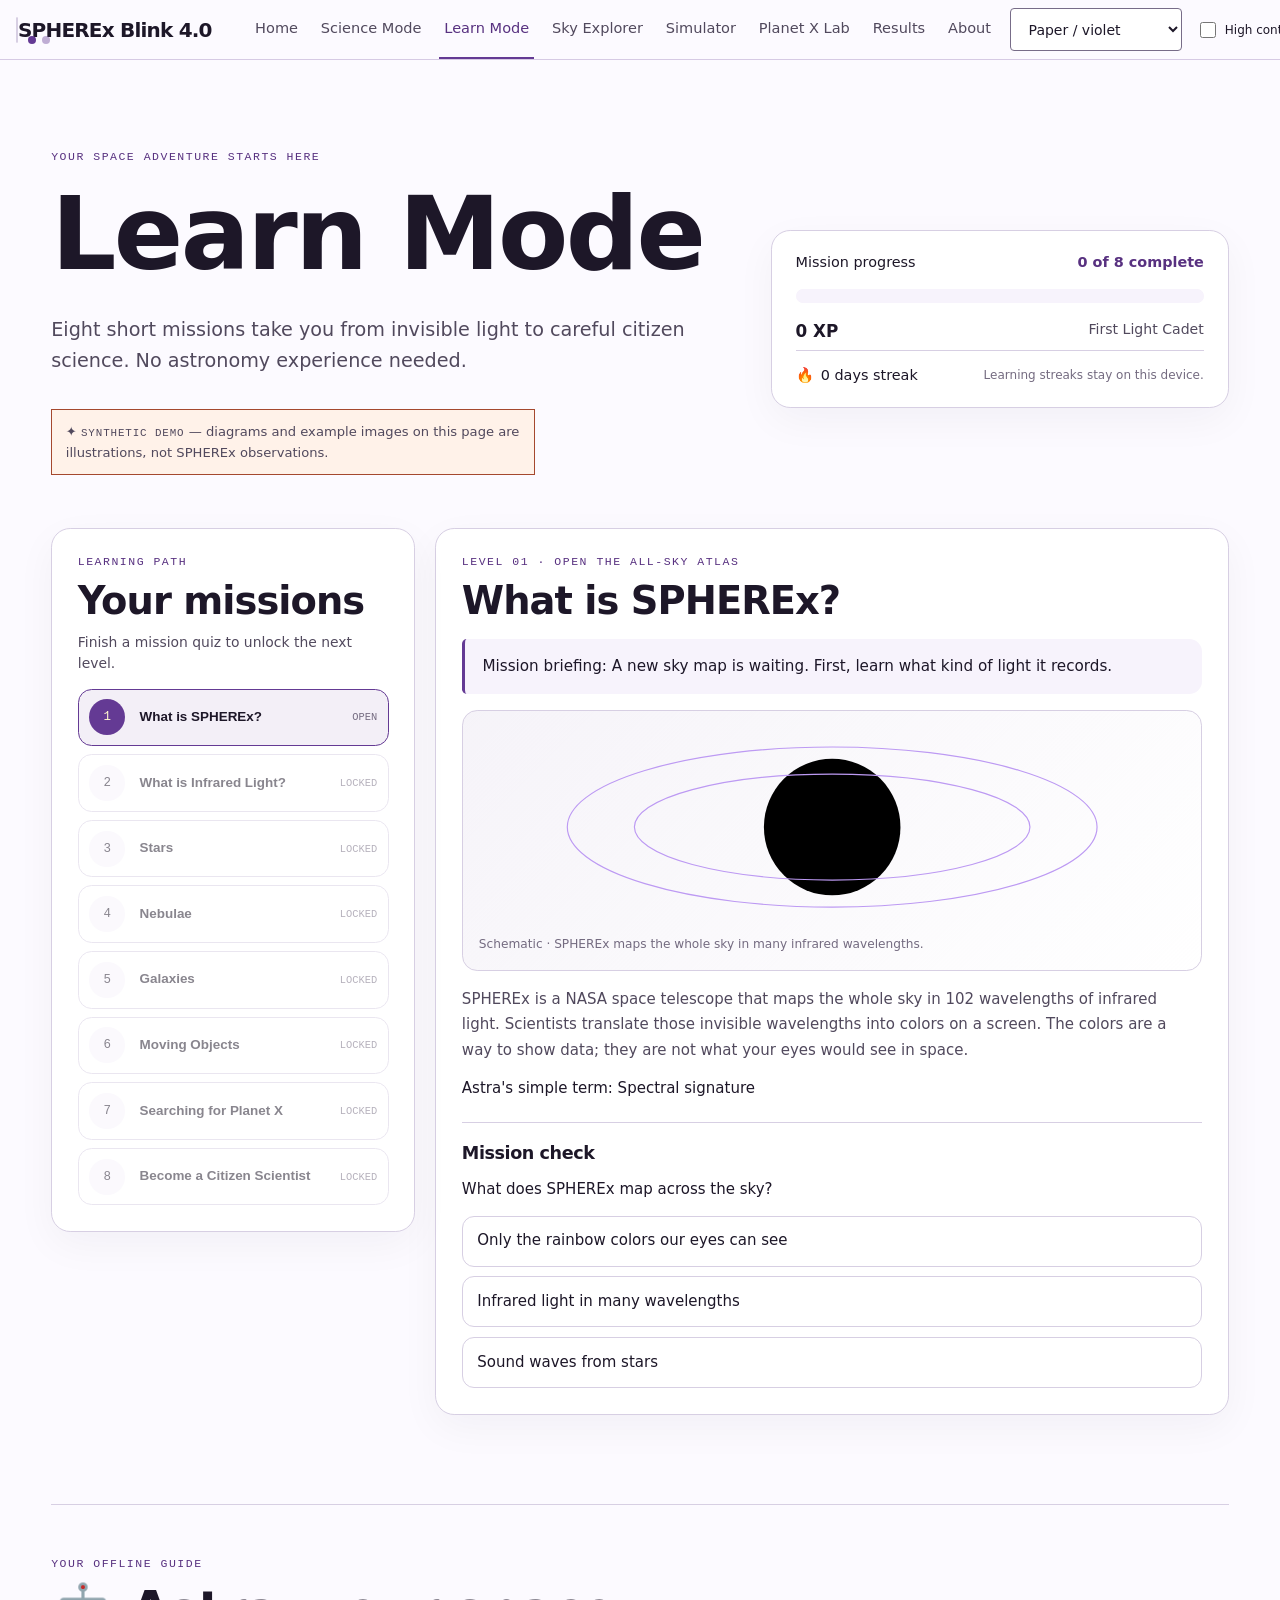
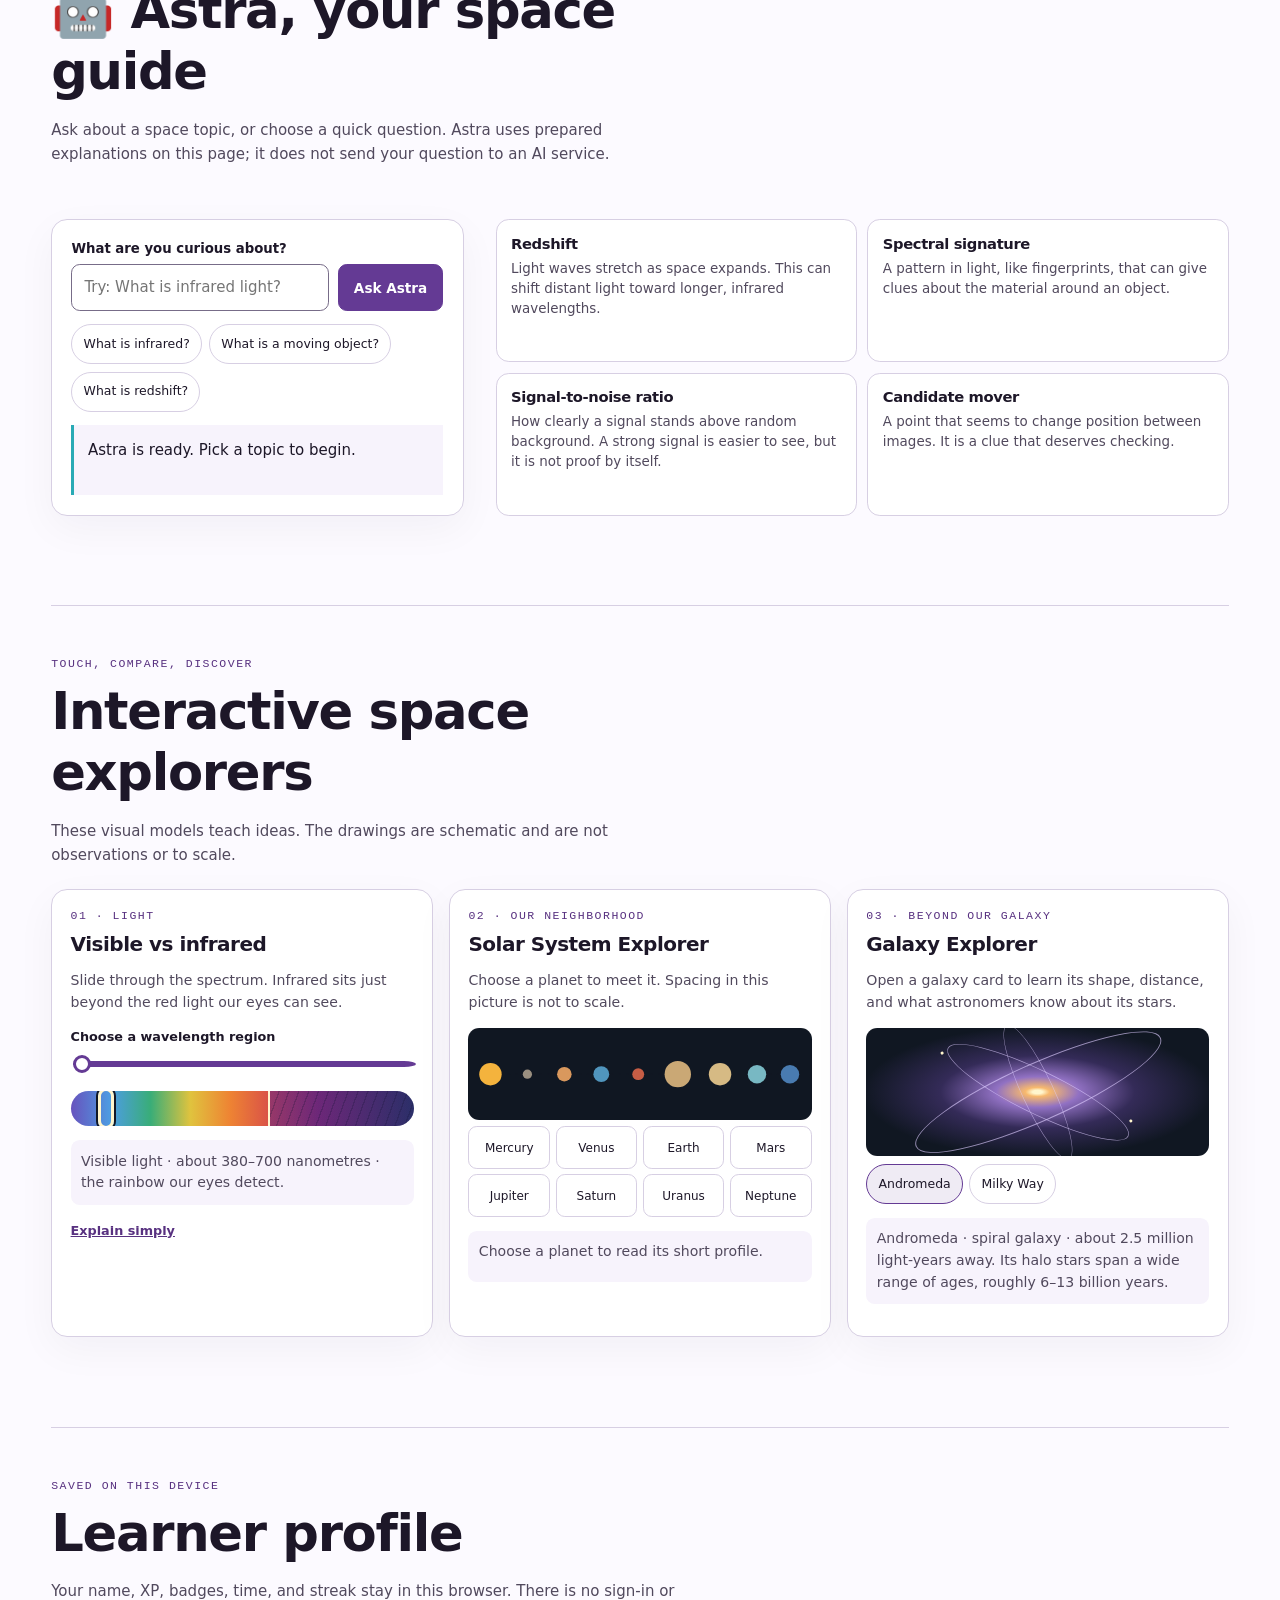
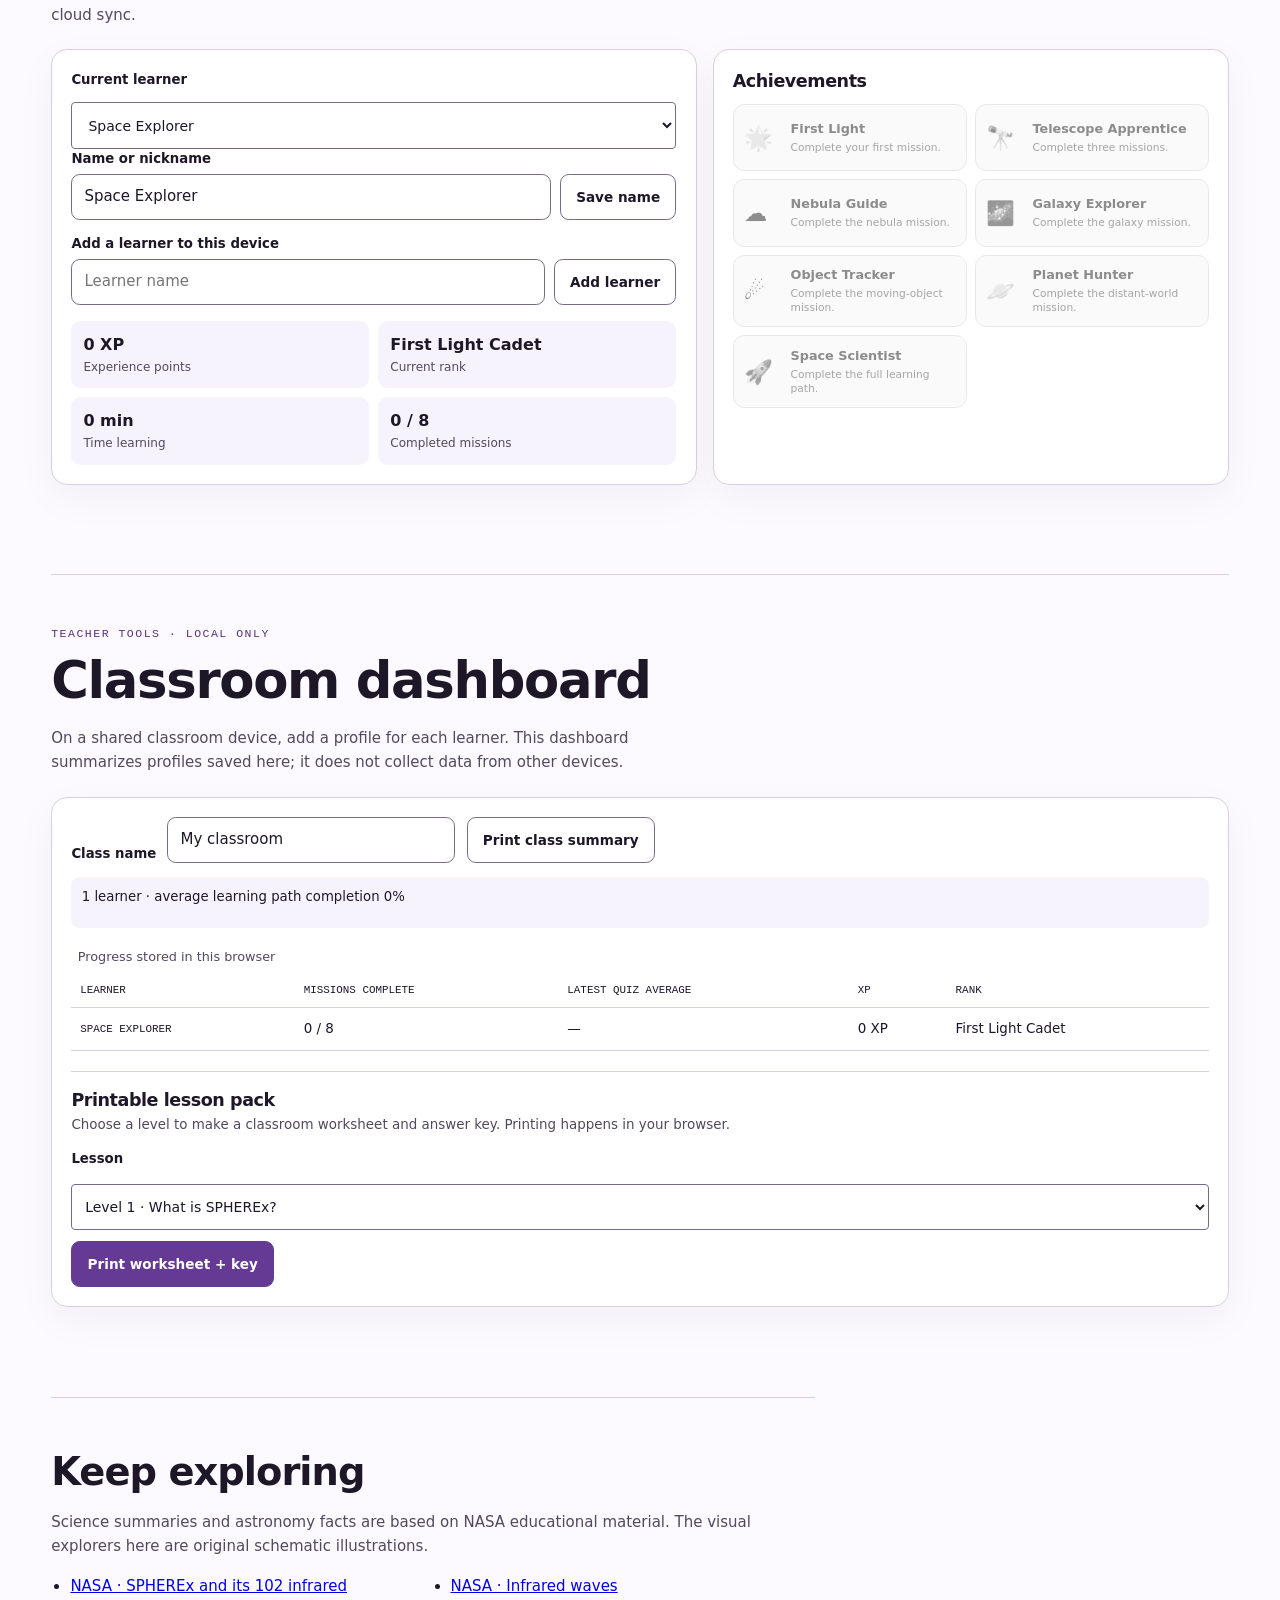
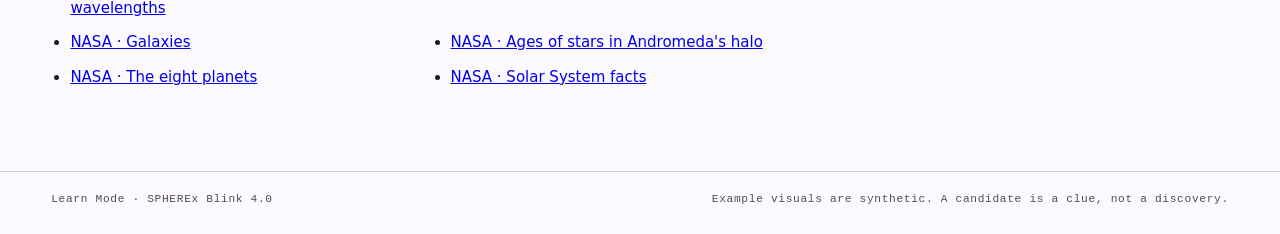
==== frontend/learn.html @ a58c1ca0 "Align Blink 4.0 Science mode with Blink 3.0" ====
<!doctype html>
<html lang="en" data-theme="nebula">
<head>
  <meta charset="utf-8"><meta name="viewport" content="width=device-width,initial-scale=1"><meta name="theme-color" content="#FCFAFF">
  <title>Learn Mode · SPHEREx Blink 4.0</title>
  <script>try{var t=new URLSearchParams(location.search).get("theme")||localStorage.getItem("spherex-blink-theme");if(/^(midnight|nebula|deep-space|observatory|light|classic)$/.test(t))document.documentElement.dataset.theme=t}catch(e){}</script>
  <link rel="stylesheet" href="css/styles.css?v=23"><link rel="stylesheet" href="css/instrument.css"><link rel="stylesheet" href="css/overview.css?v=2"><link rel="stylesheet" href="css/learn.css?v=1">
</head>
<body class="learn-page">
  <a class="skip-link" href="#learn-main">Skip to your missions</a>
  <header class="site-header overview-header learn-header" id="top" data-page="learn">
    <a class="site-brand overview-brand" href="overview.html" aria-label="SPHEREx Blink home"><span class="brand-logo" aria-hidden="true"></span><span>SPHEREx Blink 4.0</span></a>
    <select id="theme-select" data-default-theme="nebula" aria-label="Colour theme"></select>
  </header>
  <main id="learn-main">
    <section class="learn-hero" aria-labelledby="learn-title">
      <div><p class="learn-kicker">Your space adventure starts here</p><h1 id="learn-title">Learn Mode</h1><p>Eight short missions take you from invisible light to careful citizen science. No astronomy experience needed.</p><p class="synthetic-notice"><span aria-hidden="true">✦</span> <strong>SYNTHETIC DEMO</strong> — diagrams and example images on this page are illustrations, not SPHEREx observations.</p></div>
      <aside class="learn-progress-card" aria-label="Your learning progress"><div class="progress-heading"><span>Mission progress</span><strong id="progress-label">0 of 8 complete</strong></div><progress id="mission-progress" max="100" value="0">0%</progress><p><strong id="xp-total">0 XP</strong><span id="rank-label">First Light Cadet</span></p><div class="streak-line"><span aria-hidden="true">🔥</span> <span id="streak-label">0 day streak</span><span class="streak-help">Learning streaks stay on this device.</span></div></aside>
    </section>

    <div class="learn-layout">
      <aside class="path-card" aria-labelledby="path-title"><p class="learn-kicker">Learning path</p><h2 id="path-title">Your missions</h2><p class="path-hint">Finish a mission quiz to unlock the next level.</p><ol id="learning-path" class="learning-path" aria-label="Eight learning levels"></ol></aside>
      <section id="lesson-panel" class="lesson-panel" aria-labelledby="lesson-title" aria-live="polite" aria-atomic="false"><p>Loading your first mission…</p></section>
    </div>

    <section class="learn-section astra-section" aria-labelledby="astra-title">
      <div class="section-heading"><p class="learn-kicker">Your offline guide</p><h2 id="astra-title">🤖 Astra, your space guide</h2><p>Ask about a space topic, or choose a quick question. Astra uses prepared explanations on this page; it does not send your question to an AI service.</p></div>
      <div class="astra-card"><form id="astra-form"><label for="astra-question">What are you curious about?</label><div class="astra-input-row"><input id="astra-question" maxlength="180" placeholder="Try: What is infrared light?" autocomplete="off"><button class="learn-button learn-button-primary" type="submit">Ask Astra</button></div></form><div class="astra-quick" aria-label="Ask a suggested question"><button type="button" data-ask="What is infrared light?">What is infrared?</button><button type="button" data-ask="What is a candidate mover?">What is a moving object?</button><button type="button" data-ask="What is redshift?">What is redshift?</button></div><p id="astra-answer" class="astra-answer" role="status" aria-live="polite">Astra is ready. Pick a topic to begin.</p></div>
      <div class="glossary-grid" aria-label="Simple science explanations"><article><h3>Redshift</h3><p>Light waves stretch as space expands. This can shift distant light toward longer, infrared wavelengths.</p></article><article><h3>Spectral signature</h3><p>A pattern in light, like fingerprints, that can give clues about the material around an object.</p></article><article><h3>Signal-to-noise ratio</h3><p>How clearly a signal stands above random background. A strong signal is easier to see, but it is not proof by itself.</p></article><article><h3>Candidate mover</h3><p>A point that seems to change position between images. It is a clue that deserves checking.</p></article></div>
    </section>

    <section class="learn-section explorer-section" aria-labelledby="explorer-title"><div class="section-heading"><p class="learn-kicker">Touch, compare, discover</p><h2 id="explorer-title">Interactive space explorers</h2><p>These visual models teach ideas. The drawings are schematic and are not observations or to scale.</p></div>
      <div class="explorer-grid">
        <article class="explorer-card" id="infrared-explorer"><p class="explorer-number">01 · Light</p><h3>Visible vs infrared</h3><p>Slide through the spectrum. Infrared sits just beyond the red light our eyes can see.</p><label for="spectrum-slider">Choose a wavelength region</label><input id="spectrum-slider" type="range" min="0" max="2" step="1" value="0"><div class="spectrum-visual" aria-hidden="true"><span class="spectrum-visible"></span><span class="spectrum-infrared"></span><span class="spectrum-marker" id="spectrum-marker"></span></div><p class="explorer-readout" id="spectrum-readout" aria-live="polite">Visible light · about 380–700 nanometres · the rainbow our eyes detect.</p><button class="text-button" type="button" data-explain="infrared">Explain simply</button></article>
        <article class="explorer-card" id="solar-system-explorer"><p class="explorer-number">02 · Our neighborhood</p><h3>Solar System Explorer</h3><p>Choose a planet to meet it. Spacing in this picture is not to scale.</p><svg class="orbit-art" viewBox="0 0 520 140" role="img" aria-label="Schematic row of the eight planets, not to scale"><path d="M24 70H496" stroke="currentColor" stroke-opacity=".25" stroke-dasharray="4 8"/><circle cx="34" cy="70" r="17" fill="var(--learn-sun)"/><circle cx="90" cy="70" r="7" fill="var(--learn-mercury)"/><circle cx="146" cy="70" r="11" fill="var(--learn-venus)"/><circle cx="202" cy="70" r="12" fill="var(--learn-earth)"/><circle cx="258" cy="70" r="9" fill="var(--learn-mars)"/><circle cx="318" cy="70" r="20" fill="var(--learn-jupiter)"/><circle cx="382" cy="70" r="17" fill="var(--learn-saturn)"/><circle cx="438" cy="70" r="14" fill="var(--learn-uranus)"/><circle cx="488" cy="70" r="14" fill="var(--learn-neptune)"/></svg><div id="planet-picker" class="planet-picker" role="group" aria-label="Choose a planet"></div><p class="explorer-readout" id="planet-readout" aria-live="polite">Choose a planet to read its short profile.</p></article>
        <article class="explorer-card" id="galaxy-explorer"><p class="explorer-number">03 · Beyond our galaxy</p><h3>Galaxy Explorer</h3><p>Open a galaxy card to learn its shape, distance, and what astronomers know about its stars.</p><div class="galaxy-art" aria-hidden="true"><span></span><span></span><span></span></div><div class="galaxy-picker" role="group" aria-label="Choose a galaxy"><button type="button" data-galaxy="andromeda" aria-pressed="true">Andromeda</button><button type="button" data-galaxy="milky-way" aria-pressed="false">Milky Way</button></div><p class="explorer-readout" id="galaxy-readout" aria-live="polite">Andromeda · spiral galaxy · about 2.5 million light-years away. Its halo stars span a wide range of ages, roughly 6–13 billion years.</p></article>
      </div>
    </section>

    <section class="learn-section profile-section" id="learner-profile" aria-labelledby="profile-title"><div class="section-heading"><p class="learn-kicker">Saved on this device</p><h2 id="profile-title">Learner profile</h2><p>Your name, XP, badges, time, and streak stay in this browser. There is no sign-in or cloud sync.</p></div><div class="profile-layout"><div class="profile-card"><label for="profile-select">Current learner</label><select id="profile-select" aria-label="Choose a learner profile"></select><form id="profile-form"><label for="profile-name">Name or nickname</label><div class="astra-input-row"><input id="profile-name" maxlength="40" required><button class="learn-button" type="submit">Save name</button></div></form><form id="add-learner-form"><label for="new-learner-name">Add a learner to this device</label><div class="astra-input-row"><input id="new-learner-name" maxlength="40" placeholder="Learner name"><button class="learn-button" type="submit">Add learner</button></div></form><div class="profile-stats"><p><strong id="profile-xp">0 XP</strong><span>Experience points</span></p><p><strong id="profile-rank">First Light Cadet</strong><span>Current rank</span></p><p><strong id="profile-time">0 min</strong><span>Time learning</span></p><p><strong id="profile-completed">0 / 8</strong><span>Completed missions</span></p></div></div><div class="badge-panel"><h3>Achievements</h3><ul id="badge-list" class="badge-list"></ul></div></div></section>

    <section class="learn-section classroom-section" aria-labelledby="classroom-title"><div class="section-heading"><p class="learn-kicker">Teacher tools · local only</p><h2 id="classroom-title">Classroom dashboard</h2><p>On a shared classroom device, add a profile for each learner. This dashboard summarizes profiles saved here; it does not collect data from other devices.</p></div><div class="classroom-dashboard"><div class="classroom-toolbar"><label for="classroom-name">Class name</label><input id="classroom-name" maxlength="60" value="My classroom"><button type="button" id="print-class-report" class="learn-button">Print class summary</button></div><p id="class-progress" class="explorer-readout" aria-live="polite"></p><div class="table-scroll"><table><caption>Progress stored in this browser</caption><thead><tr><th scope="col">Learner</th><th scope="col">Missions complete</th><th scope="col">Latest quiz average</th><th scope="col">XP</th><th scope="col">Rank</th></tr></thead><tbody id="classroom-rows"></tbody></table></div><div class="worksheet-tools"><div><h3>Printable lesson pack</h3><p>Choose a level to make a classroom worksheet and answer key. Printing happens in your browser.</p></div><label for="worksheet-level">Lesson</label><select id="worksheet-level"></select><button type="button" id="print-worksheet" class="learn-button learn-button-primary">Print worksheet + key</button></div><div id="printable-content" class="printable-content" aria-live="polite"></div></div></section>

    <section class="learn-section source-section" aria-labelledby="sources-title"><h2 id="sources-title">Keep exploring</h2><p>Science summaries and astronomy facts are based on NASA educational material. The visual explorers here are original schematic illustrations.</p><ul><li><a href="https://science.nasa.gov/open-science/spherex-universe-map/" target="_blank" rel="noopener">NASA · SPHEREx and its 102 infrared wavelengths</a></li><li><a href="https://science.nasa.gov/ems/07_infraredwaves/" target="_blank" rel="noopener">NASA · Infrared waves</a></li><li><a href="https://science.nasa.gov/universe/galaxies/" target="_blank" rel="noopener">NASA · Galaxies</a></li><li><a href="https://science.nasa.gov/missions/hubble/young-and-old-stars-found-in-andromedas-halo/" target="_blank" rel="noopener">NASA · Ages of stars in Andromeda's halo</a></li><li><a href="https://science.nasa.gov/solar-system/planets/" target="_blank" rel="noopener">NASA · The eight planets</a></li><li><a href="https://science.nasa.gov/solar-system/solar-system-facts/" target="_blank" rel="noopener">NASA · Solar System facts</a></li></ul></section>
  </main>
  <footer class="learn-footer"><span>Learn Mode · SPHEREx Blink 4.0</span><span>Example visuals are synthetic. A candidate is a clue, not a discovery.</span></footer>
  <script type="module" src="js/siteHeader.js"></script>
  <script type="module" src="js/learnPage.js"></script>
  <script type="module" src="js/features/highContrast.js"></script>
</body>
</html>
---- frontend/css/styles.css ----
/* =========================================================
   SPHEREx Blink – styles
   Structure:
   1. Design tokens (CSS variables)   4. Panels & form
   2. Base / reset                    5. Player
   3. Header, layout, footer          6. Utilities, responsive, motion
   ========================================================= */

/* ---------- 1. Design tokens ---------- */
/* Semantic tokens: components use these names only, never a colour. The block below is the CLASSIC theme (the original teal and
   orange look); [data-theme="..."] blocks after it override the same names. js/features/theme.js sets data-theme on <html>.
   Tokens ending in -rgb are space-separated channels, for rgb(var(--x-rgb) / alpha). scratch/test_theme.mjs checks the contrast of
   every text/surface pair of every theme (WCAG 2.x, 4.5:1 for text). */
:root {
  color-scheme: light;
  --bg: #FCFAF5; --bg-2: #F2EEE5; --surface: #FFFFFF; --raised: #F6F0E8; --field: #FFFFFF;
  --border: #D8D0C3; --control-border: #75706A;
  --text: #1A1917; --text-muted: #514C46; --text-faint: #736D65;
  --accent: #A5482E; --accent-hi: #933A25; --accent-text: #933A25; --accent-rgb: 165 72 46;
  --accent-2: #514C46; --alt-rgb: 81 76 70; --rust: #8E583C; --on-accent: #FFFFFF;
  --warn: #7C4D00; --warn-rgb: 124 77 0; --danger: #A52323; --success: #28633B;
  --bg-rgb: 252 250 245; --surface-rgb: 255 255 255; --text-rgb: 26 25 23;
  --panel-alpha: .86;                        /* panels let a little of the nebula through */
  --veil-top:    .30;                        /* how strongly the page colour covers the nebula picture, top and bottom */
  --veil-bottom: .78;
  --chart-bg:     #0F2027;                   /* the Plotly palette in measure.js was validated against this surface */

  /* Learn mode diagrams use a stable, color-blind-conscious palette across page themes. */
  --learn-night: #111827; --learn-star: #FFF6CD; --learn-mover: #FF9B55;
  --learn-sun: #F4B33D; --learn-mercury: #9A8F80; --learn-venus: #D9985D;
  --learn-earth: #5095BD; --learn-mars: #C65D45; --learn-jupiter: #CAA875;
  --learn-saturn: #D6BA84; --learn-uranus: #78B8C3; --learn-neptune: #497BB0;
  --learn-galaxy: #6753BE; --learn-nebula: #A23B6D; --learn-nebula-warm: #EE8333;
  --learn-success: #20653C; --learn-success-border: #2E7D4B; --learn-success-text: #17482B;
  --learn-success-surface: #EAF5ED; --learn-retry: #A96A24; --learn-retry-text: #573616;
  --learn-retry-surface: #FFF4E5; --learn-notice-border: #A5482E;
  --learn-notice-surface: #FFF2E9; --learn-notice-text: #49291D;
  --learn-teal: #29AAB5; --learn-check: #70D8A2; --learn-check-line: #D9D1ED;
  --learn-spectrum-violet: #6753BE; --learn-spectrum-blue: #4D9DE2;
  --learn-spectrum-green: #39AD78; --learn-spectrum-yellow: #E0C33E;
  --learn-spectrum-orange: #EE8333; --learn-spectrum-red: #D95148;
  --learn-spectrum-deep-violet: #74297E; --learn-spectrum-indigo: #2D316D;
  --learn-galaxy-glow: #F7B96E; --learn-galaxy-arm: #9171C3; --learn-galaxy-dust: #342B58;
  --learn-orbit-night: #101722; --learn-orbit-line: #DCC8FF;
  --learn-orbit-line-rgb: 221 204 255; --learn-outline: #BD9AF3;
  --learn-midnight-notice: #2B2019; --learn-midnight-notice-border: #FF9C6B; --learn-midnight-notice-text: #FFE6D8;
  --learn-midnight-success: #173423; --learn-midnight-success-text: #C9F1D3;
  --learn-midnight-retry: #352817; --learn-midnight-retry-text: #FFE2B0;

  --radius:      16px;
  --radius-sm:   10px;
  --shadow:      0 20px 50px -20px rgb(0 0 0 / .7);
  --display:     "Georgia", "Times New Roman", serif;
  --font-body:   "Inter", system-ui, sans-serif;
  --font-head:   "Georgia", "Times New Roman", serif;
  --font-mono:   "JetBrains Mono", ui-monospace, "SF Mono", Menlo, Consolas, monospace;
  --ease:        cubic-bezier(.2, .8, .2, 1);
}

/* NEBULA (default since 10 Nov 2026): indigo-black ground, orchid / magenta accent, cyan secondary. Also the palette of the dark "islands" (the photo banner, the
   image stage, the charts) inside the light theme: they stay dark so that the images and the validated chart colours keep their ground. */
[data-theme="nebula"] {
  color-scheme: light;
  --bg: #FCFAFF; --bg-2: #F4F0FA; --surface: #FFFFFF; --raised: #F7F3FC; --field: #FFFFFF;
  --border: #D7CFE3; --control-border: #776C88; --text: #1D1728; --text-muted: #51495D; --text-faint: #746B80;
  --accent: #643A94; --accent-hi: #583180; --accent-text: #583180; --accent-rgb: 100 58 148; --accent-2: #51495D; --alt-rgb: 81 73 93; --rust: #7650A1; --on-accent: #FFFFFF;
  --warn: #734B00; --warn-rgb: 115 75 0; --danger: #A3214D; --success: #246442; --bg-rgb: 252 250 255; --surface-rgb: 255 255 255; --text-rgb: 29 23 40;
  --panel-alpha: 1; --veil-top: 1; --veil-bottom: 1; --display: "Instrument Serif", Georgia, serif; --font-head: "Instrument Serif", Georgia, serif;
  --font-mono: "JetBrains Mono", ui-monospace, "SF Mono", Menlo, Consolas, monospace;
}
/* The generated photo is orange and teal; in this theme it is tinted violet so that it belongs to the palette (the veil on top of it is near black, so the filter does not show there) */
[data-theme="nebula"] .hero::after, [data-theme="nebula"] body::before, [data-theme="light"] .hero::after { filter: grayscale(1) sepia(1) hue-rotate(238deg) saturate(2.4) brightness(.95); }
[data-theme="nebula"] .sky-bg { opacity: .9; }

/* DEEP SPACE: blue-black ground, blue / violet / cyan accents (the former default) */
[data-theme="deep-space"] {
  color-scheme: light; --bg: #F8FBFE; --bg-2: #EEF4F9; --surface: #FFFFFF; --raised: #F1F6FA; --field: #FFFFFF;
  --border: #CBD8E4; --control-border: #687B8D; --text: #152434; --text-muted: #485B6D; --text-faint: #6D8091;
  --accent: #1C6096; --accent-hi: #15547F; --accent-text: #15547F; --accent-rgb: 28 96 150; --accent-2: #485B6D; --alt-rgb: 72 91 109; --rust: #3578AB; --on-accent: #FFFFFF;
  --warn: #765000; --warn-rgb: 118 80 0; --danger: #A72C36; --success: #216442; --bg-rgb: 248 251 254; --surface-rgb: 255 255 255; --text-rgb: 21 36 52;
  --panel-alpha: 1; --veil-top: 1; --veil-bottom: 1; --display: "Instrument Serif", Georgia, serif; --font-head: "Instrument Serif", Georgia, serif;
  --font-mono: "JetBrains Mono", ui-monospace, "SF Mono", Menlo, Consolas, monospace;
}

/* OBSERVATORY: softer slate ground */
[data-theme="observatory"] {
  color-scheme: light; --bg: #F8FBF9; --bg-2: #EEF4F0; --surface: #FFFFFF; --raised: #F0F6F2; --field: #FFFFFF;
  --border: #CADAD1; --control-border: #677B70; --text: #15261E; --text-muted: #496056; --text-faint: #6E8378;
  --accent: #216B5A; --accent-hi: #185746; --accent-text: #185746; --accent-rgb: 33 107 90; --accent-2: #496056; --alt-rgb: 73 96 86; --rust: #477F72; --on-accent: #FFFFFF;
  --warn: #755000; --warn-rgb: 117 80 0; --danger: #A52A32; --success: #1F6542; --bg-rgb: 248 251 249; --surface-rgb: 255 255 255; --text-rgb: 21 38 30;
  --panel-alpha: 1; --veil-top: 1; --veil-bottom: 1; --display: "Instrument Serif", Georgia, serif; --font-head: "Instrument Serif", Georgia, serif;
  --font-mono: "JetBrains Mono", ui-monospace, "SF Mono", Menlo, Consolas, monospace;
}

/* LIGHT RESEARCH: white panels on a pale ground; images, banner and charts stay dark */
[data-theme="light"] {
  color-scheme: light;
  --bg: #FBFBF9; --bg-2: #F4F4EF; --surface: #FFFFFF; --raised: #F4F4EF; --field: #FFFFFF;
  --border: #D4D5D0; --control-border: #6F7586; --text: #121316; --text-muted: #525866; --text-faint: #6B7280;
  --accent: #C42A37; --accent-hi: #AD202D; --accent-text: #AD202D; --accent-rgb: 196 42 55; --accent-2: #525866; --alt-rgb: 82 88 102; --rust: #8B4550; --on-accent: #FFFFFF;
  --warn: #7A4C00; --warn-rgb: 122 76 0; --danger: #B3261E; --success: #1D6B38; --bg-rgb: 251 251 249; --surface-rgb: 255 255 255; --text-rgb: 18 19 22;
  --panel-alpha: 1; --veil-top: 1; --veil-bottom: 1; --shadow: none; --display: "Instrument Serif", Georgia, serif; --font-head: "Instrument Serif", Georgia, serif;
  --font-mono: "JetBrains Mono", ui-monospace, "SF Mono", Menlo, Consolas, monospace;
}
[data-theme="light"] .sky-bg { display: none; }                    /* white stars on a pale page would be invisible noise */

[data-theme="light"] :is(.hero, .stage, .chart) { color-scheme: dark; color: var(--text); }

/* MIDNIGHT: one intentionally dark alternative to the Paper palettes. */
[data-theme="midnight"] {
  color-scheme: dark;
  --bg: #111213; --bg-2: #171819; --surface: #151617; --raised: #252627; --field: #1c1d1e;
  --border: #424344; --control-border: #757575; --text: #f1f1ee; --text-muted: #c4c4bf; --text-faint: #aaa9a4;
  --accent: #efb24f; --accent-hi: #ffd18b; --accent-text: #f5c16f; --accent-rgb: 239 178 79; --accent-2: #d1cec8; --alt-rgb: 209 206 200; --rust: #D85C74; --on-accent: #20180b;
  --warn: #FFD17A; --warn-rgb: 255 209 122; --danger: #FF9AA7; --success: #76E0A9; --bg-rgb: 17 18 19; --surface-rgb: 21 22 23; --text-rgb: 241 241 238;
  --panel-alpha: 1; --veil-top: 1; --veil-bottom: 1; --shadow: none; --display: "Georgia", "Times New Roman", serif; --font-head: "Georgia", "Times New Roman", serif;
  --font-mono: "JetBrains Mono", ui-monospace, "SF Mono", Menlo, Consolas, monospace;
}

/* Optional high-contrast setting, shared by Science and Learn modes. */
html[data-contrast="high"] {
  color-scheme: dark;
  --bg: #000000; --bg-2: #000000; --surface: #000000; --raised: #111111; --field: #000000;
  --border: #FFFFFF; --control-border: #FFFFFF; --text: #FFFFFF; --text-muted: #FFFFFF; --text-faint: #FFFFFF;
  --accent: #FFFF00; --accent-hi: #FFFF00; --accent-text: #FFFF00; --accent-rgb: 255 255 0; --on-accent: #000000;
  --bg-rgb: 0 0 0; --surface-rgb: 0 0 0; --text-rgb: 255 255 255;
  --contrast-focus: #FFFF00;
}
html[data-contrast="high"] :focus-visible { outline: 4px solid var(--contrast-focus); outline-offset: 3px; }
html[data-contrast="high"] a { text-decoration: underline; text-underline-offset: .2em; }
.contrast-toggle { display: inline-flex; align-items: center; gap: .35rem; min-height: 2.5rem; color: var(--text); font: .75rem var(--font-body); white-space: nowrap; }
.contrast-toggle input { width: 1rem; height: 1rem; accent-color: var(--accent); }
@media (max-width: 900px) { header:has(.contrast-toggle) { flex-wrap: wrap; } }

/* ---------- 2. Base ---------- */
*, *::before, *::after { box-sizing: border-box; }

html, body { margin: 0; }

body {
  min-height: 100vh;
  font-family: var(--font-body);
  color: var(--text);
  background: radial-gradient(ellipse at 85% 0%, rgb(var(--accent-rgb) / .07) 0%, transparent 55%),
              var(--bg);
  line-height: 1.5;
}

h1, h2, h3 { font-family: var(--font-head); margin: 0; line-height: 1.2; }

.skip-link {
  position: absolute; left: .75rem; top: -4rem; z-index: 10; padding: .6rem 1rem;
  background: var(--accent); color: var(--on-accent); font-weight: 600; text-decoration: none; border-radius: 0 0 var(--radius-sm) var(--radius-sm);
}
.skip-link:focus { top: 0; }

/* Visible focus ring for keyboard users (accessibility) */
:focus-visible { outline: 2px solid var(--accent); outline-offset: 2px; }

kbd {
  font-family: var(--font-body);
  font-size: max(.8em, 12px);
  padding: .1em .45em;
  border: 1px solid var(--border);
  border-bottom-width: 2px;
  border-radius: 6px;
  background: var(--bg-2);
}

/* Decorative twinkling stars: many tiny radial gradients, slowly pulsing */
.sky-bg {
  position: fixed; inset: 0; z-index: -1; pointer-events: none;
  background-image:
    radial-gradient(1px 1px at 10% 20%, #fff8 50%, transparent 51%),
    radial-gradient(1px 1px at 30% 70%, #fff6 50%, transparent 51%),
    radial-gradient(1.5px 1.5px at 55% 30%, #fff9 50%, transparent 51%),
    radial-gradient(1px 1px at 75% 85%, #fff5 50%, transparent 51%),
    radial-gradient(1px 1px at 85% 15%, #fff7 50%, transparent 51%),
    radial-gradient(1.5px 1.5px at 45% 90%, #fff6 50%, transparent 51%),
    radial-gradient(1px 1px at 92% 55%, #fff5 50%, transparent 51%);
  background-size: 400px 400px;
  animation: twinkle 6s ease-in-out infinite alternate;
}
@keyframes twinkle { from { opacity: .45; } to { opacity: 1; } }

/* ---------- 3. Header, layout, footer ---------- */
.brand { display: flex; align-items: center; gap: .9rem; }
.brand h1 { font-size: clamp(1.5rem, 3vw, 2rem); letter-spacing: -.02em; }
.accent { color: var(--accent-hi); }
.tagline { margin: .15rem 0 0; color: var(--text-muted); font-size: .95rem; }

/* Small animated "blinking" logo: two dots that alternate */
.brand-logo {
  position: relative; width: 44px; height: 44px; border-radius: 12px; flex-shrink: 0;
  background: var(--raised);
  border: 1px solid var(--border);
}
.brand-logo::before, .brand-logo::after {
  content: ""; position: absolute; width: 8px; height: 8px; border-radius: 50%;
  background: var(--accent); box-shadow: 0 0 12px var(--accent);
  top: 18px; animation: blink-dot 1.2s steps(1) infinite;
}
.brand-logo::before { left: 11px; }
.brand-logo::after  { left: 25px; animation-delay: .6s; }
@keyframes blink-dot { 0% { opacity: 1; } 50% { opacity: 0; } }

.badge {
  font-size: .8rem; font-weight: 600; padding: .35rem .75rem; border-radius: 999px;
  color: var(--warn); background: rgb(var(--warn-rgb) / .12); border: 1px solid rgb(var(--warn-rgb) / .35);
}
.badge.real { color: var(--success); background: rgb(var(--alt-rgb) / .14); border-color: rgb(var(--alt-rgb) / .4); }

.layout {
  display: grid;
  grid-template-columns: minmax(280px, 360px) minmax(0, 1fr);       /* minmax(0, ...): a wide table or plot inside a panel scrolls, it does not widen the page */
  gap: 1.5rem;
  max-width: 1280px; margin: 0 auto; padding: 1rem 1.5rem 2rem;
}

.site-footer { text-align: center; color: var(--text-muted); font-size: .85rem; padding: 1rem 1.5rem 2rem; }

/* ---------- 4. Panels & form ---------- */
.panel {
  background: var(--surface);
  border: 1px solid var(--border);
  border-radius: var(--radius);
  box-shadow: var(--shadow);
  padding: 1.4rem;
}
.panel h2 { font-size: 1.1rem; margin-bottom: 1rem; color: var(--text); }
.panel h3 { font-size: .95rem; margin-bottom: .6rem; color: var(--text-muted); font-weight: 500; }

.field { display: flex; flex-direction: column; gap: .35rem; margin-bottom: 1rem; }
.field label { font-size: .9rem; font-weight: 500; }
.help { color: var(--text-muted); font-size: .78rem; }
.error-text { color: var(--danger); font-size: .8rem; min-height: 0; }
.error-text:empty { display: none; }

input[type="text"], select {
  width: 100%;
  padding: .7rem .85rem;
  font: inherit; color: var(--text);
  background: var(--field);
  border: 1px solid var(--control-border);
  border-radius: var(--radius-sm);
  transition: border-color .2s var(--ease), box-shadow .2s var(--ease);
}
input[type="text"]:hover, select:hover:not(:disabled) { border-color: rgb(var(--accent-rgb) / .45); }
input[type="text"]:focus, select:focus {
  outline: none; border-color: var(--accent); box-shadow: 0 0 0 3px rgb(var(--accent-rgb) / .25);
}
input[aria-invalid="true"] { border-color: var(--danger); }
select:disabled { opacity: .55; cursor: not-allowed; }

/* Range sliders – custom track & thumb */
input[type="range"] {
  -webkit-appearance: none; appearance: none;
  width: 100%; height: 6px; border-radius: 999px; cursor: pointer;
  background: var(--accent);
  /* the visible track stays 6 px, but the touch/click target is 24 px tall (WCAG 2.5.8) */
  box-sizing: content-box; padding: 9px 0; background-clip: content-box;
}
input[type="range"]:disabled { opacity: .35; cursor: not-allowed; }
input[type="range"]::-webkit-slider-thumb {
  -webkit-appearance: none; width: 18px; height: 18px; border-radius: 50%;
  background: #fff; border: 3px solid var(--accent); box-shadow: 0 0 10px rgb(var(--accent-rgb) / .5);
  transition: transform .15s var(--ease);
}
input[type="range"]::-moz-range-thumb {
  width: 14px; height: 14px; border-radius: 50%;
  background: #fff; border: 3px solid var(--accent);
}
input[type="range"]:hover::-webkit-slider-thumb { transform: scale(1.15); }
.range-scale { display: flex; justify-content: space-between; font-size: .75rem; color: var(--text-muted); }
output { font-weight: 600; color: var(--accent); }

/* Buttons */
.btn {
  display: inline-flex; align-items: center; justify-content: center; gap: .5rem;
  font: inherit; font-weight: 600; cursor: pointer;
  border: 1px solid var(--control-border); border-radius: var(--radius-sm);
  color: var(--text); background: var(--bg-2);
  transition: transform .15s var(--ease), box-shadow .2s var(--ease), background .2s;
}
.btn:hover:not(:disabled) { transform: translateY(-1px); }
.btn:active:not(:disabled) { transform: translateY(0); }
.btn:disabled { opacity: .4; cursor: not-allowed; }

.btn-primary {
  width: 100%; padding: .8rem 1rem; border: none; color: var(--on-accent);
  background: var(--accent);
  box-shadow: 0 8px 24px -8px rgb(var(--accent-rgb) / .35);
}
.btn-primary:hover:not(:disabled) { background: var(--accent-hi); box-shadow: 0 10px 30px -6px rgb(var(--accent-rgb) / .45); }
/* Loading state: spinner before the label (toggled by JS in step 6) */
.btn-primary.is-loading .btn-label::before {
  content: ""; display: inline-block; width: 14px; height: 14px; margin-right: .5rem;
  vertical-align: -2px; border: 2px solid currentColor; border-right-color: transparent;
  border-radius: 50%; animation: spin .7s linear infinite;
}
@keyframes spin { to { transform: rotate(360deg); } }

/* Quick-pick chips */
.quick-picks { margin-top: 1.5rem; }
.chip-list { display: flex; flex-wrap: wrap; gap: .5rem; }
.chip {
  font: inherit; font-size: .85rem; cursor: pointer;
  padding: .45rem .8rem; border-radius: 999px;
  color: var(--text); background: var(--raised); border: 1px solid var(--border);
  transition: border-color .2s, background .2s, transform .15s var(--ease);
}
.chip:hover { border-color: var(--accent); background: rgb(var(--accent-rgb) / .12); transform: translateY(-1px); }
.chip[aria-pressed="true"] { border-color: var(--accent); background: rgb(var(--accent-rgb) / .22); }

/* Hint box */
.hint {
  margin-top: 1.5rem; padding: .9rem 1rem; border-radius: var(--radius-sm);
  background: rgb(var(--alt-rgb) / .07); border: 1px solid rgb(var(--alt-rgb) / .25);
  font-size: .88rem;
}
.hint summary { cursor: pointer; font-weight: 600; color: var(--accent-2); }
.hint ol { margin: .6rem 0 0; padding-left: 1.2rem; color: var(--text-muted); }
.hint li + li { margin-top: .3rem; }
.hint strong { color: var(--text); }

/* ---------- 5. Player ---------- */
.player { display: flex; flex-direction: column; }

.stage {
  position: relative;
  width: 100%; max-width: 640px; margin: 0 auto;
  aspect-ratio: 1 / 1;                  /* cutouts are square */
  border-radius: var(--radius-sm);
  overflow: hidden;
  background: #000;
  border: 1px solid var(--border);
  box-shadow: inset 0 0 60px #04090c;
}
#blink-canvas {
  width: 100%; height: 100%; display: block;
  image-rendering: pixelated;           /* keep SPHEREx pixels sharp when scaled up */
}
/* Small crosshair marks the requested RA/Dec (center of the cutout) */
.crosshair {
  position: absolute; left: 50%; top: 50%; width: 36px; height: 36px;
  transform: translate(-50%, -50%); pointer-events: none; opacity: .55;
  background:
    linear-gradient(var(--accent), var(--accent)) center top    / 1px 10px no-repeat,
    linear-gradient(var(--accent), var(--accent)) center bottom / 1px 10px no-repeat,
    linear-gradient(var(--accent), var(--accent)) left center   / 10px 1px no-repeat,
    linear-gradient(var(--accent), var(--accent)) right center  / 10px 1px no-repeat;
}
/* Overlay for empty / loading / error / "no frames" states */
.stage-overlay {
  position: absolute; inset: 0;
  display: flex; flex-direction: column; align-items: center; justify-content: center;
  text-align: center; padding: 1.5rem;
  background: rgb(4 9 12 / .78);
  transition: opacity .3s var(--ease);
}
.stage-overlay.hidden { opacity: 0; pointer-events: none; }
.stage-overlay.error .overlay-title { color: var(--danger); }
.overlay-title { margin: 0; font-family: var(--font-head); font-size: 1.15rem; }
.overlay-sub { margin: .35rem 0 0; color: var(--text-muted); font-size: .9rem; max-width: 36ch; }
.overlay-progress {
  width: min(220px, 70%); height: 6px; margin-top: .9rem;
  appearance: none; -webkit-appearance: none; border: none; border-radius: 999px;
  background: rgb(var(--text-rgb) / .15); overflow: hidden;
}
.overlay-progress::-webkit-progress-bar { background: transparent; }
.overlay-progress::-webkit-progress-value { background: var(--accent); border-radius: 999px; }
.overlay-progress::-moz-progress-bar { background: var(--accent); border-radius: 999px; }
.btn-retry { margin-top: 1rem; padding: .55rem 1.1rem; }
.btn-retry:hover { border-color: var(--accent); }
[hidden] { display: none !important; }

/* Astra's local, child-friendly explanations are attached beside each Science Mode panel. */
.science-explain { margin:.45rem 0 .8rem; padding:.45rem .65rem; border-left:2px solid var(--accent); background:rgb(var(--accent-rgb)/.045); }
.science-explain-button { min-height:2.35rem; padding:.42rem .7rem; border:1px solid var(--control-border); border-radius:999px; background:var(--surface); color:var(--accent-text); font:600 .75rem var(--font-body); cursor:pointer; }
.science-explain-button:hover,.science-explain-button:focus-visible { border-color:var(--accent); background:var(--raised); }
.science-explain-button:focus-visible { outline:3px solid var(--accent); outline-offset:2px; }
.science-explain-answer { max-width:72ch; margin:.5rem 0 .2rem; color:var(--text-muted); font-size:.84rem; line-height:1.55; }

.shortcuts {
  max-width: 640px; width: 100%; margin: .8rem auto 0;
  font-size: .8rem; color: var(--text-muted); text-align: center;
}
/* Shortcuts make no sense on touch-only devices */
@media (hover: none) and (pointer: coarse) { .shortcuts { display: none; } }

.status {
  max-width: 640px; width: 100%; margin: .7rem auto 0; min-height: 1.2em;
  font-size: .85rem; color: var(--warn); text-align: center;
}
.status:empty { visibility: hidden; }

.player-controls {
  display: grid;
  grid-template-columns: auto 1fr minmax(140px, 200px);
  align-items: center; gap: 1rem;
  max-width: 640px; width: 100%; margin: 1.1rem auto 0;
}
.btn-icon {
  width: 52px; height: 52px; border-radius: 50%; border: none;
  background: var(--accent);
  box-shadow: 0 6px 20px -6px rgb(var(--accent-rgb) / .5);
}
/* Play triangle and pause bars drawn with CSS (no icon font needed) */
.icon-play {
  width: 0; height: 0; margin-left: 4px;
  border-left: 15px solid var(--on-accent);
  border-top: 9px solid transparent; border-bottom: 9px solid transparent;
}
.icon-pause {
  width: 14px; height: 18px;
  border-left: 5px solid var(--on-accent); border-right: 5px solid var(--on-accent);
}
.frame-info {
  display: flex; justify-content: space-between; gap: .5rem;
  margin-top: .45rem; font-size: .85rem; color: var(--text-muted);
  font-variant-numeric: tabular-nums;   /* digits don't jump while playing */
}
#frame-counter { white-space: nowrap; }
#frame-date { color: var(--text); font-weight: 500; text-align: right; }
.speed label { display: block; font-size: .8rem; color: var(--text-muted); margin-bottom: .45rem; }

.meta {
  display: grid; grid-template-columns: repeat(4, 1fr); gap: .75rem;
  max-width: 640px; width: 100%; margin: 1.2rem auto 0;
}
.meta > div {
  padding: .7rem .8rem; border-radius: var(--radius-sm);
  background: var(--field); border: 1px solid var(--border);
}
.meta dt { font-size: .8rem; text-transform: uppercase; letter-spacing: .06em; color: var(--text-muted); }
.meta dd { margin: .2rem 0 0; font-weight: 600; font-variant-numeric: tabular-nums; }

/* ---------- 6. Utilities, responsive, motion ---------- */
.sr-only {
  position: absolute; width: 1px; height: 1px; padding: 0; margin: -1px;
  overflow: hidden; clip: rect(0 0 0 0); white-space: nowrap; border: 0;
}

@media (max-width: 860px) {
  .layout { grid-template-columns: minmax(0, 1fr); }
  .player { order: -1; }                /* on phones, show the image first */
  .meta { grid-template-columns: repeat(2, 1fr); }
}
@media (max-width: 480px) {
  .player-controls { grid-template-columns: auto 1fr; }
  .speed { grid-column: 1 / -1; }
}

/* Respect users who disabled animations in their OS */
@media (prefers-reduced-motion: reduce) {
  *, *::before, *::after { animation: none !important; transition: none !important; }
}

/* =========================================================
   7. Stretch features: view modes, options, tools, overview,
      measurement charts, sky context
   ========================================================= */
.muted { color: var(--text-muted); }
.small { font-size: .8rem; }

/* Segmented control made of native radios (keyboard: arrow keys) */
.mode-switch {
  display: flex; gap: .25rem; margin: 0 auto .4rem; padding: .25rem;
  max-width: 640px; width: 100%;
  border: 1px solid var(--border); border-radius: 999px; background: var(--field);
}
.mode-switch label { flex: 1; position: relative; }
.mode-switch input { position: absolute; opacity: 0; inset: 0; margin: 0; cursor: pointer; }
.mode-switch span {
  display: block; text-align: center; padding: .4rem .5rem; border-radius: 999px;
  font-size: .85rem; font-weight: 600; color: var(--text-muted);
  transition: background .2s, color .2s;
}
.mode-switch input:checked + span {
  color: var(--on-accent); background: var(--accent);
}
.mode-switch input:focus-visible + span { outline: 2px solid var(--accent); outline-offset: 2px; }
.mode-switch input:disabled + span { opacity: .4; }
.mode-help {
  max-width: 640px; width: 100%; margin: 0 auto .7rem; min-height: 2.6em;
  font-size: .82rem; color: var(--text-muted); text-align: center;
}
.mode-help .swatch { display: inline-block; width: .8em; height: .8em; border-radius: 2px; vertical-align: -1px; }

/* Legend of the red flagged pixels */
.flags-legend { margin: .4rem 0 0; font-size: .8rem; color: var(--text-muted); }
.flags-legend .swatch { display: inline-block; width: .8em; height: .8em; border-radius: 2px; vertical-align: -1px; background: rgb(255 40 60); }

/* ?embed=1 (the page inside an <iframe> on another site): only the workspace, no banner, about or footer */
.embed .hero, .embed #about, .embed #telescope, .embed footer { display: none; }
.embed .layout { padding-top: .75rem; }
.embed-note { display: none; }
.embed .embed-note { display: block; margin: 0; padding: .6rem clamp(1rem, 3vw, 2rem) 0; font-size: .8rem; color: var(--text-muted); }

/* Compare mode: image A, the operation, image B */
.compare-controls {
  display: grid; grid-template-columns: 1fr minmax(9.5rem, auto) 1fr; gap: .5rem;
  max-width: 640px; width: 100%; margin: 0 auto .7rem;
}
.compare-controls label { display: grid; gap: .2rem; min-width: 0; font-size: .78rem; color: var(--text-muted); }
.compare-controls select { width: 100%; min-width: 0; text-overflow: ellipsis; }
@media (max-width: 560px) { .compare-controls { grid-template-columns: 1fr; } }

#blink-canvas { cursor: crosshair; }

.player-options, .tools {
  display: flex; flex-wrap: wrap; gap: .5rem 1.2rem; justify-content: center;
  max-width: 640px; width: 100%; margin: .8rem auto 0; font-size: .85rem;
}
.check { display: inline-flex; align-items: center; gap: .45rem; cursor: pointer; color: var(--text-muted); }
.check input { accent-color: var(--accent); width: 16px; height: 16px; }
.check:has(input:disabled) { opacity: .45; cursor: not-allowed; }

/* Zoom buttons, in the corner of the picture. The stage is a dark island in every theme (it takes the Deep Space tokens in the light theme). */
.stage-tools {
  position: absolute; top: .5rem; right: .5rem; z-index: 2;
  display: flex; align-items: center; gap: .3rem;
}
.stage-btn {
  min-width: 32px; height: 32px; padding: 0 .5rem;
  font: 600 1rem/1 var(--font-body); color: var(--text); cursor: pointer;
  background: rgb(var(--bg-rgb) / .78); border: 1px solid var(--control-border); border-radius: 8px;
}
.stage-btn-wide { font-size: .78rem; letter-spacing: .02em; }
.stage-btn:hover:not(:disabled) { border-color: var(--accent); }
.stage-btn:disabled { opacity: .4; cursor: not-allowed; }
.zoom-level {
  min-width: 2.6rem; padding: .2rem .35rem; text-align: center;
  font: 600 .78rem/1.2 var(--font-mono); font-variant-numeric: tabular-nums;
  color: var(--text); background: rgb(var(--bg-rgb) / .78); border-radius: 6px;
}
/* Dragging moves the picture only when it is zoomed in; a click without a drag still measures. On a phone a finger drag on a zoomed picture
   moves it, a drag on a whole picture scrolls the page (touch-action). */
#blink-canvas { touch-action: pan-y; }
#blink-canvas.zoomed { cursor: grab; touch-action: none; }
#blink-canvas.dragging { cursor: grabbing; }

/* What is under the pointer: pixel, sky position, offset from the centre of the field, value. A fixed height so the page does not jump. */
.readout {
  max-width: 640px; width: 100%; margin: .55rem auto 0; min-height: 2.9em;
  display: flex; flex-wrap: wrap; gap: .1rem 1rem; align-content: flex-start;
  font: .78rem/1.45 var(--font-mono); font-variant-numeric: tabular-nums; color: var(--text-muted);
}
.readout .ro:empty { display: none; }
.readout .ro-value { color: var(--text); }
.readout-idle { font-family: var(--font-body); }
.readout.active .readout-idle { display: none; }

/* Candidate explorer: a table you can sort, filter, search and page, and a plot of support against S/N (features/candidateExplorerView.js). The plot sits on the dark chart ground. */
.explorer { margin-top: .8rem; }
.ex-toolbar { display: flex; flex-wrap: wrap; align-items: end; gap: .5rem 1rem; }
.ex-toolbar label { display: grid; gap: .2rem; min-width: 0; font-size: .78rem; color: var(--text-muted); }
.ex-toolbar select, .ex-toolbar input { max-width: 100%; min-width: 0; }
.ex-count { margin: .55rem 0 .3rem; font-size: .82rem; color: var(--text-muted); }
.ex-plot { margin: .3rem 0 .8rem; }
.ex-plotbox { position: relative; height: 240px; padding: 0; overflow: hidden; }
.ex-axisbox { position: absolute; border-left: 1px solid var(--control-border); border-bottom: 1px solid var(--control-border); pointer-events: none; }
.ex-tick { position: absolute; font: .75rem/1 var(--font-mono); font-variant-numeric: tabular-nums; color: var(--text-muted); pointer-events: none; }
.ex-tick-y { left: 0; width: 7.5%; text-align: right; transform: translateY(-50%); }
.ex-tick-x { transform: translateX(-50%); margin-top: .25rem; }
.ex-axislabel { position: absolute; bottom: .1rem; left: 9%; font-size: .75rem; color: var(--text-muted); pointer-events: none; white-space: nowrap; }
.ex-threshold { position: absolute; border-top: 1px dashed var(--accent); pointer-events: none; }
.ex-thresholdlabel { position: absolute; right: 3.5%; transform: translateY(-115%); font-size: .75rem; color: var(--accent-text); pointer-events: none; }
.ex-plotnote { margin-top: .4rem; font-size: .78rem; color: var(--text-muted); }
/* the point is a 24 px button with the mark drawn inside: a diamond is a source nothing explains, a ring a weak one, a circle a known one, a square one not checked, a dashed square a possible artefact */
.ex-dot { position: absolute; width: 24px; height: 24px; padding: 0; margin: 0; transform: translate(-50%, -50%); border: 0; background: transparent; cursor: pointer; }
.ex-dot::after { content: ""; position: absolute; left: 50%; top: 50%; width: 11px; height: 11px; box-sizing: border-box; transform: translate(-50%, -50%); }
.ex-dot.cls-unknown::after { background: var(--accent); transform: translate(-50%, -50%) rotate(45deg); }
.ex-dot.cls-unknown-weak::after { border: 2px solid var(--warn); transform: translate(-50%, -50%) rotate(45deg); }
.ex-dot.cls-unchecked::after { background: var(--warn); }
.ex-dot.cls-artefact::after { border: 2px dashed var(--text-muted); }
.ex-dot.cls-catalogued::after, .ex-dot.cls-catalogued-moving::after, .ex-dot.cls-solar-system::after { border-radius: 50%; background: var(--success); }
.ex-dot.is-off { opacity: .22; }
.ex-dot.is-selected::after { outline: 2px solid var(--text); outline-offset: 3px; }
.explorer .table-scroll { max-height: none; overflow-x: auto; overflow-y: visible; }       /* the table pages instead of scrolling up and down; it still scrolls sideways on a phone */
.ex-table { width: 100%; border-collapse: collapse; font-size: .8rem; }
.ex-table th, .ex-table td { padding: .35rem .5rem; text-align: left; vertical-align: top; border-bottom: 1px solid var(--border); }
.ex-table .num { text-align: right; font-family: var(--font-mono); font-variant-numeric: tabular-nums; white-space: nowrap; }
.ex-table tr.is-selected td { background: rgb(var(--accent-rgb) / .12); }
.ex-sort, .ex-rowbtn { padding: .1rem .2rem; font: inherit; color: var(--text); text-align: inherit; cursor: pointer; background: transparent; border: 0; border-radius: 4px; }
.ex-sort { font-size: .75rem; font-weight: 600; letter-spacing: .02em; color: var(--text-muted); white-space: nowrap; }
.ex-sort:hover, .ex-rowbtn:hover { color: var(--accent-hi); }
.ex-empty { padding: 1rem; text-align: center; color: var(--text-muted); }
.ex-pager { display: flex; align-items: center; justify-content: center; gap: .8rem; margin-top: .6rem; }
.ex-pagetext { font-size: .8rem; color: var(--text-muted); }
.discover-views { display: flex; gap: .4rem; margin: .6rem 0 0; }
.discover-views .btn[aria-pressed="true"] { border-color: var(--accent); background: rgb(var(--accent-rgb) / .14); }

/* "How this search was run": input, settings, algorithm version, time (features/provenance.js). Closed by default: a line for people who want to reproduce or doubt a result. */
.provenance { margin: .6rem 0 0; padding: .45rem .7rem; border: 1px solid var(--border); border-radius: var(--radius-sm); font-size: .82rem; color: var(--text-muted); }
.provenance summary { cursor: pointer; color: var(--text); font-weight: 600; }
.provenance p { margin: .5rem 0 0; font-family: var(--font-mono); font-size: .76rem; line-height: 1.5; overflow-wrap: anywhere; font-variant-numeric: tabular-nums; }

/* Timeline: one button per image. Time order across (not to scale), wavelength up; a pass is a group; the filter greys out what it leaves out. */
.timeline { max-width: 640px; width: 100%; margin: 1rem auto 0; padding: .6rem .8rem .8rem; border: 1px solid var(--border); border-radius: var(--radius-sm); }
.tl-head { display: flex; flex-wrap: wrap; align-items: baseline; justify-content: space-between; gap: .2rem .8rem; }
.tl-head h3 { margin: 0; font-size: .78rem; font-weight: 600; letter-spacing: .04em; text-transform: uppercase; color: var(--text-muted); }
.tl-summary { margin: 0; font: .78rem/1.4 var(--font-mono); font-variant-numeric: tabular-nums; color: var(--text-muted); }
.tl-plot { padding: .7rem .4rem 0 4.6rem; }
.tl-field { position: relative; height: 150px; border-left: 1px solid var(--control-border); border-bottom: 1px solid var(--control-border); }
.tl-points { position: absolute; inset: 12px; }
.tl-band { position: absolute; left: 0; right: 0; background: rgb(var(--accent-rgb) / .12); border-block: 1px dashed var(--accent); pointer-events: none; }
.tl-axis { position: absolute; right: calc(100% + .45rem); font: .75rem/1 var(--font-mono); font-variant-numeric: tabular-nums; color: var(--text-muted); white-space: nowrap; }
.tl-axis-hi { top: 0; }
.tl-axis-lo { bottom: 0; }
/* the button is 24 px (a comfortable target); the dot drawn in it is smaller */
.tl-dot { position: absolute; width: 24px; height: 24px; padding: 0; margin: 0; transform: translate(-50%, 50%); border: 0; background: transparent; cursor: pointer; }
.tl-dot::after { content: ""; position: absolute; left: 50%; top: 50%; width: 12px; height: 12px; box-sizing: border-box; transform: translate(-50%, -50%); border-radius: 50%; border: 2px solid var(--accent); background: var(--accent); }
.tl-dot.has-flags::after { border-radius: 2px; transform: translate(-50%, -50%) rotate(45deg); }
.tl-dot.is-off::after { background: transparent; border-color: var(--text-faint); }
.tl-dot.is-current::after { outline: 2px solid var(--text); outline-offset: 3px; }
.tl-dot:hover::after { border-color: var(--text); }
.tl-passes { position: relative; height: 2rem; margin-top: .45rem; }
.tl-pass {
  position: absolute; top: 0; height: 100%; min-width: 24px; padding: 0 .15rem; overflow: hidden; white-space: nowrap; text-overflow: ellipsis;      /* min-width: a target of at least 24 px (WCAG 2.2, 2.5.8) even for a pass of two images on a narrow screen */
  font: 600 .75rem/1 var(--font-body); cursor: pointer; color: var(--text-muted); background: transparent;
  border: 1px solid var(--control-border); border-radius: 6px;
}
.tl-pass[aria-pressed="true"] { color: var(--text); border-color: var(--accent); background: rgb(var(--accent-rgb) / .12); }
.tl-pass.is-off { border-style: dashed; text-decoration: line-through; }
.tl-pass:hover { border-color: var(--text); }
.tl-filter { display: flex; flex-wrap: wrap; align-items: end; gap: .5rem 1rem; margin-top: .7rem; }
.tl-range { flex: 1 1 11rem; display: grid; gap: .2rem; font-size: .78rem; color: var(--text-muted); }
.tl-range output { font-family: var(--font-mono); font-variant-numeric: tabular-nums; color: var(--text); }
.tl-range input[type="range"] { width: 100%; }
.tl-note { margin: .55rem 0 0; font-size: .8rem; color: var(--text-muted); }
@media (max-width: 560px) { .tl-plot { padding-left: 4.4rem; } .tl-pass-word { display: none; } }

/* Layers: what is drawn over the picture, each with its own switch. The key is drawn in the colour used on the canvas, on a dark chip
   (the colours were chosen for the dark picture, not for the page). */
.layers { max-width: 640px; width: 100%; margin: .8rem auto 0; padding: .5rem .8rem .7rem; border: 1px solid var(--border); border-radius: var(--radius-sm); }
.layers legend { padding: 0 .4rem; font-size: .78rem; font-weight: 600; letter-spacing: .04em; text-transform: uppercase; color: var(--text-muted); }
.layer-list { list-style: none; margin: 0; padding: 0; display: grid; grid-template-columns: repeat(auto-fill, minmax(15.5rem, 1fr)); gap: .15rem 1.2rem; font-size: .85rem; }
.layer { display: flex; align-items: center; justify-content: space-between; gap: .5rem; min-width: 0; }
.layer .check { min-width: 0; }
.layer-name { min-width: 0; overflow-wrap: anywhere; }
.layer-count { flex: none; min-width: 1.6em; text-align: right; font: .75rem/1 var(--font-mono); font-variant-numeric: tabular-nums; color: var(--text-muted); }
.layer-count:empty { visibility: hidden; }
.layer-key {
  --key: var(--text-muted);
  flex: none; position: relative; width: 20px; height: 20px; border-radius: 5px; background: var(--chart-bg);
}
.layer-key::after { content: ""; position: absolute; left: 50%; top: 50%; width: 10px; height: 10px; transform: translate(-50%, -50%); box-sizing: border-box; }
.layer-key[data-shape="square"]::after  { background: var(--key); border-radius: 2px; }
.layer-key[data-shape="ring"]::after    { border: 2px solid var(--key); border-radius: 50%; }
.layer-key[data-shape="diamond"]::after { border: 2px solid var(--key); transform: translate(-50%, -50%) rotate(45deg) scale(.85); }
.layer-key[data-shape="bar"]::after     { width: 12px; height: 6px; border: 2px solid var(--key); border-top: 0; }
.layer-key[data-shape="cross"]::after   { width: 12px; height: 12px; background: linear-gradient(var(--key), var(--key)) center / 100% 2px no-repeat, linear-gradient(var(--key), var(--key)) center / 2px 100% no-repeat; }
.layer:has(input:disabled) .layer-key { opacity: .5; }
@media (hover: none) and (pointer: coarse) { .stage-btn { min-width: 44px; height: 44px; } }
.tools { gap: .5rem; }
.btn-small { padding: .45rem .9rem; font-size: .82rem; }
.btn-small:hover:not(:disabled) { border-color: var(--accent); }
.btn-small.recording { border-color: var(--danger); color: var(--danger); }

/* Detector overview */
.overview { max-width: 640px; width: 100%; margin: 1.4rem auto 0; }
.overview h3 { font-size: .95rem; margin-bottom: .6rem; }
.overview h3 .muted { font-family: var(--font-body); font-weight: 400; font-size: .8rem; }
.overview-grid { display: grid; grid-template-columns: repeat(auto-fill, minmax(92px, 1fr)); gap: .6rem; }
.overview-item {
  font: inherit; color: var(--text); cursor: pointer; padding: .35rem;
  border: 1px solid var(--border); border-radius: var(--radius-sm); background: var(--field);
  display: flex; flex-direction: column; gap: .3rem; text-align: left;
  transition: border-color .2s, transform .15s var(--ease);
}
.overview-item:hover { border-color: var(--accent); transform: translateY(-1px); }
.overview-item[aria-pressed="true"] { border-color: var(--accent); box-shadow: 0 0 0 1px var(--accent); }
.overview-item canvas { width: 100%; aspect-ratio: 1; image-rendering: pixelated; border-radius: 6px; background: #000; }
.overview-item .ov-name { font-weight: 600; font-size: .82rem; }
.overview-item .ov-sub { font-size: .8rem; color: var(--text-muted); }

/* Second row: full-width panels */
.measure, .context { grid-column: 1 / -1; }
.measure p, .context p { margin: .4rem 0; }
.measure-pos { font-variant-numeric: tabular-nums; font-size: .88rem; }
.charts { display: grid; grid-template-columns: 1fr 1fr; gap: 1rem; margin-top: .6rem; }
.chart { margin: 0; padding: .6rem; border: 1px solid var(--border); border-radius: var(--radius-sm); background: var(--chart-bg); }
.chart figcaption { font-size: .85rem; font-weight: 600; margin: 0 0 .3rem .3rem; }
.chart-box { width: 100%; height: 300px; }
.table-view { margin-top: .6rem; font-size: .85rem; }
.table-view summary { cursor: pointer; color: var(--accent); }
.table-scroll { max-height: 260px; overflow: auto; margin-top: .4rem; }
.table-view table { border-collapse: collapse; width: 100%; font-variant-numeric: tabular-nums; }
.table-view th, .table-view td { padding: .3rem .6rem; border-bottom: 1px solid var(--border); text-align: right; white-space: nowrap; }
.table-view th:first-child, .table-view td:first-child { text-align: left; }
.table-view th { position: sticky; top: 0; background: var(--bg-2); color: var(--text-muted); font-weight: 600; }

.context-controls { display: flex; flex-wrap: wrap; align-items: center; gap: .6rem; margin: .6rem 0; }
.context-controls label { font-size: .9rem; }
.context-controls select { width: auto; min-width: 220px; }
.skymap { position: relative; width: 100%; height: 440px; border-radius: var(--radius-sm); overflow: hidden; border: 1px solid var(--border); }
/* Coordinates of the cursor (or of the map centre) with, in brackets, the country that sky point is straight above (skyGeo.js) */
.sky-readout {
  position: absolute; left: .5rem; bottom: 2.6rem; z-index: 5; max-width: calc(100% - 1rem); pointer-events: none;   /* above Aladin's own zoom / field-of-view control (bottom left) */
  padding: .3rem .6rem; border-radius: 8px; border: 1px solid var(--border);
  background: rgb(var(--bg-rgb) / .86); color: var(--text); font-size: .8rem; line-height: 1.35; font-variant-numeric: tabular-nums;
}
.sky-readout:empty { display: none; }

/* Full-screen map: the frame (controls + map + status line) fills the screen.
   `is-fullscreen` = real Fullscreen API or CSS fallback; `is-fallback` = CSS fallback only (see fullscreen.js). */
.skyframe.is-fullscreen {
  display: flex; flex-direction: column; gap: .5rem; box-sizing: border-box;
  width: 100%; height: 100%; padding: .75rem 1rem; overflow: auto;   /* scrolls only on tiny screens */
  background: var(--bg);
}
.skyframe.is-fullscreen .context-controls { margin: 0; }
.skyframe.is-fullscreen .skymap { flex: 1 1 auto; height: auto; min-height: 14rem; }
.skyframe.is-fullscreen .muted { margin: 0; }
.skyframe.is-fallback { position: fixed; inset: 0; z-index: 1000; height: 100dvh; }
.panel.no-blur { backdrop-filter: none; -webkit-backdrop-filter: none; }
html.fs-locked { overflow: hidden; }

@media (max-width: 860px) {
  .charts { grid-template-columns: 1fr; }
  .skymap { height: 340px; }
}
@media (max-width: 480px) {
  .mode-switch span { font-size: .78rem; padding: .4rem .2rem; }
  .context-controls select { min-width: 0; width: 100%; }
}

/* Predicted-track info line (green = same colour as the overlay ticks) */
.track-info {
  max-width: 640px; width: 100%; margin: .6rem auto 0; font-size: .8rem; text-align: center;
  color: var(--text-muted);
}
.track-info:empty { display: none; }
.track-info::before { content: "◆ "; color: var(--text); }

/* Find movers: button + status, ranked list, details of the selected candidate */
.movers { margin-top: .9rem; padding-top: .8rem; border-top: 1px solid var(--border); }
.movers-head { display: flex; flex-wrap: wrap; align-items: center; gap: .6rem .9rem; }
.movers-head .btn-primary { width: auto; padding: .55rem 1.1rem; }
.movers-status { flex: 1 1 14rem; margin: 0; font-size: .85rem; color: var(--text-muted); }
.movers-all { font-size: .85rem; }
.mover-list { list-style: none; margin: .7rem 0 0; padding: 0; display: grid; gap: .4rem; }
.mover-item {
  display: grid; grid-template-columns: auto 1fr; column-gap: .75rem; align-items: baseline;
  width: 100%; text-align: left; font: inherit; cursor: pointer;
  padding: .55rem .8rem; border-radius: var(--radius-sm);
  color: var(--text); background: var(--raised); border: 1px solid var(--border);
  transition: border-color .2s, background .2s;
}
.mover-item:hover { border-color: var(--accent); background: rgb(var(--accent-rgb) / .12); }
.mover-item[aria-pressed="true"] { border-color: var(--accent); background: rgb(var(--accent-rgb) / .22); }
.mover-rank { grid-row: 1 / span 2; font-family: var(--display); font-weight: 700; font-size: 1.15rem; color: var(--accent-text); }
.mover-main { font-weight: 600; }
.mover-sub { font-size: .8rem; color: var(--text-muted); }
.mover-detail {
  margin-top: .6rem; padding: .7rem .8rem; font-size: .85rem;
  border-left: 3px solid var(--accent); border-radius: 0 var(--radius-sm) var(--radius-sm) 0;
  background: rgb(var(--accent-rgb) / .08);
}
.mover-detail p { margin: 0 0 .55rem; }
.mover-detail .btn + .btn { margin-left: .4rem; }
.mover-export { margin-top: .6rem; display: flex; flex-wrap: wrap; gap: .5rem; }
summary { padding-block: .4rem; cursor: pointer; }          /* a 21 px tall summary is a small target */

/* Find everything: every source in the images, its class, and the dossier of the one you open (js/features/discoverPanel.js) */
.discover { margin-top: .9rem; padding-top: .8rem; border-top: 1px solid var(--border); }
.discover-head { display: flex; flex-wrap: wrap; align-items: center; gap: .6rem .9rem; }
.discover-head .btn-primary { width: auto; padding: .55rem 1.1rem; }
.discover-status { flex: 1 1 14rem; margin: 0; font-size: .85rem; color: var(--text-muted); }
.discover-notes { margin: .6rem 0 0; padding: .5rem .8rem .5rem 1.6rem; font-size: .82rem; color: var(--warn); border-left: 3px solid var(--warn); background: rgb(var(--warn-rgb) / .07); border-radius: 0 var(--radius-sm) var(--radius-sm) 0; }
.discover-chips { list-style: none; margin: .7rem 0 0; padding: 0; display: flex; flex-wrap: wrap; gap: .4rem .5rem; }
.discover-chips li { padding: .2rem .65rem; font-size: .82rem; color: var(--text-muted); background: var(--field); border: 1px solid var(--border); border-radius: 99px; }
.discover-chips strong { color: var(--text); font-family: var(--display); font-size: 1rem; }
.discover-controls { display: flex; flex-wrap: wrap; gap: .5rem 1rem; margin-top: .7rem; font-size: .85rem; }
.discover-controls label { flex: 1 1 13rem; min-width: 0; display: flex; align-items: center; gap: .45rem; color: var(--text-muted); }
.discover-controls select { flex: 1 1 auto; width: 100%; min-width: 0; padding-block: .3rem; text-overflow: ellipsis; }
.discover-list { list-style: none; margin: .7rem 0 0; padding: 0; display: grid; gap: .4rem; }
.discover-li { border-left: 3px solid var(--text-muted); border-radius: var(--radius-sm); background: var(--raised); }
.discover-li.cls-unknown { border-left-color: var(--accent); }
.discover-li.cls-unknown-weak { border-left-color: var(--warn); }
.discover-li.cls-artefact { border-left-style: dashed; }
.discover-li.cls-catalogued, .discover-li.cls-catalogued-moving, .discover-li.cls-solar-system { border-left-color: var(--success); }
.discover-item {
  display: grid; gap: .1rem; width: 100%; text-align: left; font: inherit; cursor: pointer;
  padding: .55rem .8rem; border-radius: var(--radius-sm); color: var(--text); background: transparent; border: 1px solid transparent;
  transition: border-color .2s, background .2s;
}
.discover-item:hover, .discover-item[aria-expanded="true"] { border-color: var(--accent); background: rgb(var(--accent-rgb) / .12); }
.discover-badge { font-size: .72rem; letter-spacing: .06em; text-transform: uppercase; color: var(--text-muted); }
.cls-unknown .discover-badge { color: var(--accent-hi); font-weight: 700; }
.cls-unknown-weak .discover-badge { color: var(--warn); }
.discover-main { font-weight: 600; overflow-wrap: anywhere; }
.discover-sub { font-size: .8rem; color: var(--text-muted); overflow-wrap: anywhere; }
.discover-more { padding: .4rem .8rem; font-size: .82rem; color: var(--text-muted); }
.discover-export { margin-top: .6rem; display: flex; flex-wrap: wrap; gap: .5rem; }
.discover-list > li { min-width: 0; }                      /* a grid item would otherwise grow to fit a long catalogue name */
.discover-detail { margin: 0 .5rem .6rem; padding: .7rem .8rem; font-size: .85rem; border-radius: var(--radius-sm); background: rgb(var(--accent-rgb) / .08); overflow-wrap: anywhere; }
.discover-detail h3 { font-size: 1rem; margin-bottom: .4rem; overflow-wrap: anywhere; }
.discover-detail h4 { margin: .8rem 0 .3rem; font-size: .85rem; letter-spacing: .04em; color: var(--text-muted); }
.discover-lead { margin: 0 0 .6rem; }
.discover-stamps { display: flex; flex-wrap: wrap; gap: .5rem; margin: .2rem 0 .3rem; }
.discover-stampnote { margin: 0 0 .8rem; font-size: .74rem; color: var(--text-muted); }
.stamp { margin: 0; width: 76px; text-align: center; }
.stamp-pic { position: relative; width: 76px; height: 76px; border: 1px solid var(--border); background: #000; }
.stamp.seen .stamp-pic { border-color: var(--accent); }
.stamp canvas { display: block; width: 100%; height: 100%; image-rendering: pixelated; }
.stamp-ring { position: absolute; width: 22px; height: 22px; margin: -11px 0 0 -11px; border: 1px dashed var(--accent-hi); border-radius: 50%; pointer-events: none; }
.stamp figcaption { margin-top: .15rem; font-size: .68rem; line-height: 1.2; color: var(--text-muted); }
.discover-facts { margin: 0; display: grid; gap: .35rem; }
.discover-facts div { display: grid; grid-template-columns: 6.5rem 1fr; gap: .6rem; }
.discover-facts dt { color: var(--text-muted); }
.discover-facts dd { margin: 0; overflow-wrap: anywhere; }
.discover-spectrum { margin-top: .6rem; }
.discover-spectrum table { width: 100%; border-collapse: collapse; font-size: .78rem; }
.discover-spectrum th, .discover-spectrum td { padding: .15rem .4rem; text-align: right; border-bottom: 1px solid var(--border); }
.discover-flags, .discover-todo { margin: 0; padding-left: 1.2rem; }
.discover-flags li, .discover-todo li { margin-bottom: .25rem; }
.discover-actions { display: flex; flex-wrap: wrap; gap: .5rem; margin-top: .7rem; }
.discover-honest { margin: .7rem 0 0; font-size: .78rem; color: var(--text-muted); }
@media (max-width: 480px) { .discover-facts div { grid-template-columns: 1fr; gap: 0; } .discover-detail { margin-inline: 0; } }

/* Phones, tablets and projectors with a touch screen: every control at least 44 px high (the usual comfortable touch size) */
@media (pointer: coarse) {
  .btn, .btn-small, .chip, .mover-item, .discover-item, summary { min-height: 44px; }
  .check { min-height: 44px; }
  .check input { width: 22px; height: 22px; }
  input[type="range"] { padding: 18px 0; }                  /* 6 px track inside a 42 px band */
}

/* Guided tour (js/features/tour.js): a spotlight with a huge shadow dims the rest of the page */
.tour-spot {
  position: fixed; z-index: 1000; pointer-events: none;
  border-radius: var(--radius-sm); outline: 2px solid var(--accent);
  box-shadow: 0 0 0 100vmax rgb(5 12 16 / .72);
}
.tour-card {
  position: fixed; z-index: 1001; box-sizing: border-box; width: min(22rem, calc(100vw - 1rem));
  padding: 1rem 1.1rem; border-radius: var(--radius-sm);
  color: var(--text); background: var(--raised); border: 1px solid var(--accent);
  box-shadow: 0 10px 30px rgb(0 0 0 / .5);
}
.tour-count { margin: 0 0 .2rem; font-size: .75rem; letter-spacing: .08em; text-transform: uppercase; color: var(--text-muted); }
.tour-title { margin: 0 0 .4rem; font-size: 1.05rem; }
.tour-text { margin: 0 0 .9rem; font-size: .9rem; line-height: 1.45; }
.tour-actions { display: flex; align-items: center; gap: .5rem; }
.tour-spacer { flex: 1; }
.tour-card .btn-primary { width: auto; }
.tour-card button:focus-visible { outline: 2px solid var(--accent-hi); outline-offset: 2px; }
.mover-colour { color: var(--text-muted); }
.chip-sim { border-style: dashed; }          /* the simulated object: not one of the real test objects */

/* =========================================================
   8. Hero header (photo banner)
   ========================================================= */
.hero {
  --ink: rgb(var(--bg-rgb)); --cta: var(--accent); --cta-hover: var(--accent-hi); --peach: var(--accent-hi);
  position: relative; isolation: isolate; overflow: hidden;
  min-height: clamp(400px, 62vh, 620px);
  display: flex; flex-direction: column; justify-content: space-between;
  background: #0b0d0c;
}
/* Legibility scrim behind the top bar (functional, not decorative) */
.hero::before {
  content: ""; position: absolute; inset: 0 0 auto 0; height: 38%; z-index: -1;
  background: linear-gradient(to bottom, rgb(var(--bg-rgb) / .78), transparent);
}
.hero .badge { background: var(--ink); }
.hero-title {
  align-self: flex-start; width: min(100%, 660px);
  background: var(--ink); color: #fff;
  padding: clamp(1rem, 2.6vw, 2.4rem);
}
.hero-eyebrow {
  margin: 0 0 .8rem; font-size: .75rem; letter-spacing: .2em; text-transform: uppercase; color: var(--peach);
}
.hero h1 {
  font-family: var(--display); font-size: clamp(3.4rem, 10vw, 7.6rem); line-height: .9; letter-spacing: -.01em; font-weight: 700;
}
.hero h1 span { display: block; }
.hero-tag { margin: .9rem 0 0; max-width: 28em; font-size: clamp(1rem, 1.6vw, 1.25rem); color: #fff; }
.hero-cta {
  display: inline-block; margin-top: 1.2rem; padding: .8rem 1.3rem;
  background: var(--cta); color: var(--ink); font-weight: 700; text-decoration: none;
  transition: background .2s var(--ease);
}
.hero-cta:hover { background: var(--cta-hover); }
.hero-credit {
  position: absolute; right: clamp(.8rem, 2vw, 1.5rem); bottom: clamp(.8rem, 2vw, 1.2rem); margin: 0;
  background: var(--ink); color: var(--text-muted); font-size: .75rem; padding: .3rem .6rem;
}
html { scroll-behavior: smooth; }
@media (max-width: 560px) {
  .hero { min-height: 460px; }
  .hero-title { width: 100%; }
  .hero-credit { top: 3.8rem; bottom: auto; }
}
@media (prefers-reduced-motion: reduce) { html { scroll-behavior: auto; } }

/* =========================================================
   9. Photo backgrounds (our own generated nebula, scratch/make_nebula.py)
   ========================================================= */
/* Hero picture: scaled from the left edge so the nebula sits in the right half,
   away from the title block. Scale >= 1 keeps the picture covering the banner. */
.hero::after {
  content: ""; position: absolute; inset: 0; z-index: -2;
  background: url("../img/header-nebula-hd.jpg") center / cover no-repeat;
  transform: scale(1.5); transform-origin: 0% 62%;
}
/* Page background: fixed, darkened in steps so text on it keeps its contrast */
body::before {
  content: ""; position: fixed; inset: 0; z-index: -2; pointer-events: none;
  background:
    linear-gradient(to bottom, rgb(var(--bg-rgb) / var(--veil-top)), rgb(var(--bg-rgb) / var(--veil-bottom))),
    url("../img/bg-nebula.jpg") center / cover no-repeat;
}
/* Panels let a little of the background through */
.panel {
  background: rgb(var(--surface-rgb) / var(--panel-alpha));
  backdrop-filter: blur(8px); -webkit-backdrop-filter: blur(8px);
}
@media (max-width: 560px) {
  .hero::after { transform: scale(1.12); transform-origin: 62% 40%; }
}

/* =========================================================
   10. Hero extras (nav, scroll ring) and info sections
   ========================================================= */
.hero-scroll {
  position: absolute; right: clamp(1rem, 7vw, 6rem); bottom: 4.2rem; width: 104px; height: 104px;
  display: grid; place-items: center; color: var(--accent); text-decoration: none;
}
.hero-scroll:hover { color: var(--accent-hi); }
.hero-scroll svg { width: 100%; height: 100%; }
.hero-scroll .ring { transform-origin: 50% 50%; animation: spin-slow 40s linear infinite; }
@keyframes spin-slow { to { transform: rotate(360deg); } }
@media (prefers-reduced-motion: reduce) { .hero-scroll .ring { animation: none; } }
@media (max-width: 720px) {
  .hero-scroll { display: none; }
  .hero-credit { position: static; align-self: flex-end; margin: .5rem 1rem; }
}

.info { max-width: 1240px; margin: 0 auto; padding: clamp(2rem, 5vw, 4rem) clamp(1rem, 3vw, 2rem) 0; }
.info:last-of-type { padding-bottom: clamp(1.5rem, 4vw, 3rem); }
.info-box {
  background: rgb(var(--surface-rgb) / var(--panel-alpha)); backdrop-filter: blur(8px); -webkit-backdrop-filter: blur(8px);
  border: 1px solid var(--border); padding: clamp(1.2rem, 3vw, 2.6rem);
}
.info-kicker { margin: 0 0 .6rem; font-size: .75rem; letter-spacing: .22em; text-transform: uppercase; color: var(--accent-hi); }
.info h2 {
  margin: 0 0 1rem; font-family: var(--display); font-weight: 700; color: var(--text);
  font-size: clamp(2rem, 5vw, 3.6rem); line-height: 1; letter-spacing: -.005em;
}
.info h2::after { content: ""; display: block; width: 64px; height: 4px; margin-top: 1rem; background: var(--accent); }
.info h3 { margin: 0 0 .5rem; font-family: var(--display); font-weight: 500; font-size: 1.3rem; letter-spacing: .02em; color: var(--text); }
.info p { margin: 0 0 1rem; max-width: 64ch; color: var(--text-muted); }
.info strong { color: var(--text); font-weight: 600; }
.info p.info-lead { color: var(--text); font-size: clamp(1.05rem, 1.6vw, 1.3rem); line-height: 1.55; }
.info-top { display: grid; grid-template-columns: 1.1fr 1fr; gap: clamp(1.2rem, 4vw, 3rem); align-items: start; }
.steps { list-style: none; counter-reset: step; margin: 0; padding: 0; display: grid; gap: 1rem; }
.steps li { counter-increment: step; position: relative; padding-left: 3.4rem; color: var(--text-muted); }
.steps li::before {
  content: counter(step, decimal-leading-zero); position: absolute; left: 0; top: -.25rem;
  font-family: var(--display); font-weight: 700; font-size: 1.9rem; color: var(--accent-hi);
}
.steps b { display: block; color: var(--text); font-weight: 600; }
.info-cols {
  display: grid; grid-template-columns: repeat(auto-fit, minmax(240px, 1fr)); gap: clamp(1rem, 3vw, 2rem);
  margin-top: clamp(1.4rem, 3vw, 2.4rem); padding-top: clamp(1.2rem, 3vw, 2rem); border-top: 1px solid var(--border);
}
.info-cols p { margin-bottom: 0; }
.stats { display: grid; grid-template-columns: repeat(auto-fit, minmax(130px, 1fr)); gap: 1rem; margin: 1.4rem 0 0; padding: 0; list-style: none; }
.stats li { padding-left: .8rem; border-left: 3px solid var(--accent); }
.stats b { display: block; font-family: var(--display); font-weight: 700; font-size: clamp(1.8rem, 3.4vw, 2.6rem); line-height: 1; color: var(--text); }
.stats span { font-size: .82rem; letter-spacing: .04em; color: var(--text-muted); }
.det-table { width: 100%; margin-top: .4rem; border-collapse: collapse; font-size: .92rem; font-variant-numeric: tabular-nums; }
.det-table th, .det-table td { padding: .5rem .7rem; text-align: left; border-bottom: 1px solid var(--border); }
.det-table th { font-weight: 500; font-size: .75rem; letter-spacing: .08em; text-transform: uppercase; color: var(--text-muted); }
.det-table td { color: var(--text); }
.det-table td:first-child { font-family: var(--display); font-weight: 700; color: var(--accent-hi); }
.det-table td:last-child { color: var(--text-muted); }
.info-note { font-size: .8rem !important; margin-top: .6rem !important; }
.info-links { display: flex; flex-wrap: wrap; gap: .8rem; margin-top: 1rem; }
.info-links a { padding: .5rem .9rem; border: 1px solid var(--border); color: var(--text); text-decoration: none; font-weight: 500; }
.info-links a:hover { border-color: var(--accent); color: var(--accent-hi); }
@media (max-width: 860px) { .info-top { grid-template-columns: 1fr; } }

/* =========================================================
   Theme switch and numerals (css tokens: section 1; js/features/theme.js)
   ========================================================= */
.theme-switch { display: inline-flex; align-items: center; }
.theme-switch select { width: auto; min-width: 0; max-width: 100%; padding: .3rem 1.7rem .3rem .7rem; font-size: .8rem; border-radius: 999px; }
/* Numbers that people compare line by line: equal-width digits, and the monospace face in the themes that define one */
.meta dd, .frame-info, .measure-pos, .mover-sub, .discover-sub, .discover-facts dd, .discover-spectrum td, .stamp figcaption,
.discover-chips strong, #measure-table td, .rtable td, .stats b {
  font-variant-numeric: tabular-nums;
}
.meta dd, .measure-pos, .mover-sub, .discover-sub, .discover-facts dd, .discover-spectrum td, .stamp figcaption, #measure-table td, .rtable td {
  font-family: var(--font-mono);
}
.mover-sub, .discover-sub { font-size: .76rem; }
@media (max-width: 560px) {
  .theme-switch select { padding-block: .25rem; font-size: .75rem; }
}

/* ---------- Workspace panels: search | picture | inspector (features/workspace.js, workspaceView.js) ----------
   From 1180 px three columns; from 861 px the search panel beside the picture and the inspector below them; below that one column.
   The two side panels close (a button each, or the keys [ and ]): on a wide screen the closed panel is a thin rail with its heading
   written upright, so the picture takes the room; on a narrow one only its body is hidden. */
.panel-head { display: flex; align-items: flex-start; justify-content: space-between; gap: .6rem; }
.panel-head h2 { min-width: 0; }
.panel-toggle {
  flex: none; display: inline-grid; place-items: center; width: 2rem; height: 2rem; padding: 0;
  border: 1px solid var(--control-border); border-radius: var(--radius-sm); background: transparent; color: var(--text); cursor: pointer;
}
.panel-toggle:hover { border-color: var(--accent); }
.panel-toggle-icon { width: .5rem; height: .5rem; border-left: 2px solid currentColor; border-bottom: 2px solid currentColor; transform: translateX(.12rem) rotate(45deg); }   /* a chevron: points left */
.panel-toggle-right .panel-toggle-icon { transform: translateX(-.12rem) rotate(-135deg); }                                                                       /* points right */
.layout[data-left="closed"] #panel-left-btn .panel-toggle-icon { transform: translateX(-.12rem) rotate(-135deg); }
.layout[data-right="closed"] #panel-right-btn .panel-toggle-icon { transform: translateX(.12rem) rotate(45deg); }
@media (hover: none) and (pointer: coarse) { .panel-toggle { width: 2.75rem; height: 2.75rem; } }

.layout[data-left="closed"] .controls h2, .layout[data-right="closed"] .inspector h2 { margin-bottom: 0; }

.inspector { grid-column: 1 / -1; }
.inspector .panel-body { display: grid; grid-template-columns: repeat(auto-fit, minmax(240px, 1fr)); gap: 1rem 1.5rem; }
.insp-sec { min-width: 0; }
.insp-sec h3 { margin-bottom: .5rem; }
.inspector .meta { grid-template-columns: repeat(2, minmax(0, 1fr)); max-width: none; margin: 0; }
.insp-mark { margin: 0; font-size: .85rem; font-variant-numeric: tabular-nums; font-family: var(--font-mono); overflow-wrap: anywhere; color: var(--text-muted); }
.insp-mark.has-mark { color: var(--text); }
.insp-slot > * + * { margin-top: .6rem; }
.insp-slot .mover-detail, .insp-slot .discover-detail { margin-inline: 0; }

@media (min-width: 1180px) {
  .layout { grid-template-columns: minmax(250px, 320px) minmax(0, 1fr) minmax(280px, 340px); max-width: 1560px; }
  .layout[data-left="closed"] { grid-template-columns: 3.25rem minmax(0, 1fr) minmax(280px, 340px); }
  .layout[data-right="closed"] { grid-template-columns: minmax(250px, 320px) minmax(0, 1fr) 3.25rem; }
  .layout[data-left="closed"][data-right="closed"] { grid-template-columns: 3.25rem minmax(0, 1fr) 3.25rem; }
  .inspector { grid-column: auto; align-self: start; position: sticky; top: 1rem; max-height: calc(100dvh - 2rem); overflow: auto; }
  .inspector .panel-body { display: block; }
  .insp-sec + .insp-sec { margin-top: 1.1rem; }
  .layout[data-left="closed"] .controls, .layout[data-right="closed"] .inspector { padding: .7rem .4rem; overflow: hidden; }
  .layout[data-left="closed"] .controls .panel-head, .layout[data-right="closed"] .inspector .panel-head { flex-direction: column; align-items: center; }
  .layout[data-left="closed"] .controls h2, .layout[data-right="closed"] .inspector h2 { writing-mode: vertical-rl; font-size: .9rem; white-space: nowrap; margin-top: .4rem; }
  .layout[data-right="closed"] .inspector { position: static; max-height: none; }
  /* a closed side panel gives its room to the picture, but never more than the window is high (the picture is square) */
  .layout[data-left="closed"] .stage, .layout[data-right="closed"] .stage { max-width: max(640px, min(780px, calc(100dvh - 9rem))); }
  .layout[data-left="closed"][data-right="closed"] .stage { max-width: max(640px, min(920px, calc(100dvh - 9rem))); }
}

/* ---------- Shared interface pieces: icons, tooltips, dialog, state boxes (features/ui.js, tooltip.js, dialog.js) ---------- */
.icon { display: block; flex: none; }
.btn-ico { display: inline-flex; vertical-align: -3px; margin-right: .4rem; }
.btn-ico:empty { display: none; }

.tooltip {
  position: fixed; z-index: 1100; max-width: min(22rem, calc(100vw - 16px)); padding: .45rem .65rem; border-radius: var(--radius-sm);
  background: var(--raised); color: var(--text); border: 1px solid var(--control-border); box-shadow: var(--shadow);
  font-size: .8rem; line-height: 1.35; pointer-events: none; overflow-wrap: anywhere;
}

.dlg {
  width: min(34rem, calc(100vw - 2rem)); max-height: calc(100dvh - 2rem); padding: 1.2rem 1.4rem; overflow: auto;
  border: 1px solid var(--control-border); border-radius: var(--radius); background: var(--surface); color: var(--text); box-shadow: var(--shadow);
}
.dlg::backdrop { background: rgb(var(--bg-rgb) / .72); }
.dlg-head { display: flex; align-items: center; justify-content: space-between; gap: 1rem; margin-bottom: .8rem; }
.dlg-head h2 { margin: 0; font-size: 1.1rem; }
.keys { width: 100%; border-collapse: collapse; font-size: .9rem; }
.keys th, .keys td { padding: .45rem .5rem; text-align: left; vertical-align: top; border-bottom: 1px solid var(--border); }
.keys th { width: 1%; white-space: nowrap; font-weight: 400; }

.state {
  display: flex; align-items: flex-start; gap: .7rem; padding: .8rem .9rem; text-align: left; color: var(--text);
  border: 1px solid var(--border); border-radius: var(--radius-sm); background: rgb(var(--accent-rgb) / .06);
}
.state-icon { display: inline-flex; margin-top: .1rem; color: var(--text-muted); }
.state-error { border-color: var(--danger); }
.state-error .state-icon { color: var(--danger); }
.state-partial { border-color: var(--warn); }
.state-partial .state-icon { color: var(--warn); }
.state-body { min-width: 0; }
.state-body p { margin: .25rem 0 .5rem; font-size: .85rem; color: var(--text-muted); }
.state-loading .icon { animation: state-spin 1s linear infinite; }
@keyframes state-spin { to { transform: rotate(360deg); } }
@media (prefers-reduced-motion: reduce) { .state-loading .icon { animation: none; } }
.ex-empty { padding: 1rem; }

/* The explainer (features/assistantView.js): sentences with the ids of the measured values they are made of */
.assistant { grid-column: 1 / -1; }
.assistant p { margin: .4rem 0; }
.assistant-buttons { display: flex; flex-wrap: wrap; gap: .5rem; margin: .6rem 0; }
.assistant-out { display: grid; gap: .6rem; max-width: 80ch; margin: .6rem 0; padding-left: 1.2rem; }
.assistant-out li.is-fixed { color: var(--text-muted); font-style: italic; }
.cites { display: inline-flex; flex-wrap: wrap; gap: .25rem; margin-left: .4rem; }
.cite { padding: .2rem .45rem; font: .72rem/1 var(--font-mono); color: var(--accent-text); cursor: pointer; border: 1px solid var(--control-border); border-radius: 999px; background: transparent; }
.cite:hover { border-color: var(--accent); }
.ss-table tr.is-cited th, .ss-table tr.is-cited td { background: rgb(var(--accent-rgb) / .14); }

/* The Solar System simulator (features/solarSystemView.js): the map sits in a .chart box, which keeps a dark ground and the Deep Space tokens in every theme */
.ss { grid-column: 1 / -1; }
.ss p { margin: .4rem 0; }
.ss-modes { display: grid; gap: .3rem; margin: .6rem 0; padding: .4rem .7rem .6rem; border: 1px solid var(--border); border-radius: var(--radius-sm); }
.ss-modes legend { padding: 0 .3rem; font-size: .78rem; font-weight: 600; letter-spacing: .04em; text-transform: uppercase; color: var(--text-muted); }
.ss-controls, .ss-body-controls { display: flex; flex-wrap: wrap; align-items: center; gap: .6rem 1.2rem; margin: .5rem 0; font-size: .88rem; }
.ss-controls label, .ss-body-controls label { display: inline-flex; align-items: center; gap: .4rem; }
.ss-date input[type="range"] { width: min(18rem, 60vw); }
.ss-controls output { font-variant-numeric: tabular-nums; min-width: 6.5rem; }
.ss-body-controls input[type="number"] { width: 6rem; min-height: 1.75rem; }      /* min-height: a target of at least 24 px (WCAG 2.2, 2.5.8); it was 21 px */
.ss-map { max-width: 640px; margin: .6rem auto; }
.ss-svg { display: block; width: 100%; height: auto; }
.ss-edge { fill: none; stroke: var(--text-muted); stroke-width: .006; }
.ss-ring { fill: none; stroke: var(--text-muted); stroke-opacity: .25; stroke-width: .004; }
.ss-orbit { fill: none; stroke: var(--text-muted); stroke-opacity: .45; stroke-width: .005; }
.ss-orbit.is-earth { stroke: var(--accent-hi); stroke-opacity: .8; }
.ss-sun { fill: var(--warn); }
.ss-planet { fill: var(--text); }
.ss-planet.is-earth { fill: var(--accent-hi); }
.ss-name, .ss-label { font-size: .055px; font-family: var(--font-body); }
.ss-name { fill: var(--text); }
.ss-label { fill: var(--text-muted); }
.ss-sight { stroke: var(--accent-2); stroke-width: .006; stroke-dasharray: .03 .02; }
.ss-earth-date { fill: none; stroke: var(--accent-hi); stroke-width: .006; }
.ss-body { stroke: var(--warn); stroke-width: .012; fill: none; }
.ss-table th, .ss-table td { padding: .35rem .6rem; border-bottom: 1px solid var(--border); text-align: left; font-size: .85rem; }
.ss-table .num { text-align: right; font-variant-numeric: tabular-nums; }

/* The sky explorer (features/skyExplorerView.js): the maps sit in .chart boxes, which keep a dark ground and the Deep Space tokens in every theme */
.sky { grid-column: 1 / -1; }
.sky p { margin: .4rem 0; }
.sky-map { max-width: 920px; margin: .6rem auto; }
.sky-svg { display: block; width: 100%; height: auto; cursor: crosshair; }
.sky-outline { fill: none; stroke: var(--text-muted); stroke-width: .012; }
.sky-grid { fill: none; stroke: var(--text-muted); stroke-opacity: .3; stroke-width: .006; }
.sky-ecliptic { fill: none; stroke: var(--warn); stroke-width: .016; stroke-dasharray: .07 .05; }
.sky-galactic { fill: none; stroke: var(--accent-2); stroke-width: .024; stroke-dasharray: .012 .04; stroke-linecap: round; }
.sky-label, .sky-field-label { font-size: .12px; font-family: var(--font-body); }
.sky-label { fill: var(--text-muted); }
.sky-field-label { fill: var(--text); font-weight: 600; }
.sky-field circle { fill: rgb(var(--accent-rgb) / .35); stroke: var(--accent-hi); stroke-width: .014; }
.sky-field.is-selected circle { fill: rgb(var(--accent-rgb) / .85); stroke: var(--text); }
.sky-list { list-style: none; margin: .6rem 0; padding: 0; display: grid; gap: .4rem; grid-template-columns: repeat(auto-fill, minmax(18rem, 1fr)); }
.sky-item { display: grid; grid-template-columns: auto 1fr; column-gap: .7rem; width: 100%; padding: .5rem .7rem; text-align: left; cursor: pointer;
  border: 1px solid var(--control-border); border-radius: var(--radius-sm); background: transparent; color: var(--text); }
.sky-item:hover { border-color: var(--accent); }
.sky-item[aria-pressed="true"] { border-color: var(--accent); box-shadow: 0 0 0 1px var(--accent); }
.sky-item-id { grid-row: 1 / 3; align-self: center; font-weight: 700; color: var(--accent-text); }
.sky-item-main { font-family: var(--font-mono); font-size: .85rem; }
.sky-item-sub { grid-column: 2; font-size: .78rem; color: var(--text-muted); }
.sky-detail h3 { margin-top: 1rem; }
.sky-detail .chart { max-width: 460px; }
.sky-detail .btn, .sky .btn { width: auto; }
.sky-field-svg { display: block; width: 100%; height: auto; }
.fp-poly { fill: rgb(var(--accent-rgb) / .1); stroke: var(--accent-hi); stroke-width: 1.5px; vector-effect: non-scaling-stroke; }
.fp-poly.fp-dash { stroke: var(--accent-2); stroke-dasharray: 6 4; }
.fp-centre { fill: var(--text); }
.survey-chart { max-width: 560px; margin: .6rem auto; }
.survey-svg { display: block; width: 100%; height: auto; }
.survey-poly-far { fill: none; stroke: var(--text-muted); stroke-opacity: .45; stroke-width: 1px; vector-effect: non-scaling-stroke; }
.survey-circle { fill: none; stroke: var(--warn); stroke-width: 1.5px; stroke-dasharray: 6 4; vector-effect: non-scaling-stroke; }

/* Detectors with no images of the field are shown as missing (main.js renderOverview, features/spectral.js), and the style of the spectrum's uncertainty */
.overview-item.is-missing { cursor: default; border-style: dashed; opacity: 1; }
.overview-item.is-missing:hover { border-color: var(--border); transform: none; }
.overview-item .ov-blank { display: block; width: 100%; aspect-ratio: 1; border-radius: 6px; background: repeating-linear-gradient(45deg, transparent 0 6px, rgb(var(--text-rgb) / .08) 6px 7px); border: 1px dashed var(--border); }
.measure-tools { display: grid; gap: .3rem; margin: .4rem 0; }
.chart-style { display: flex; flex-wrap: wrap; align-items: center; gap: .2rem 1.2rem; margin: 0; padding: .3rem .6rem; border: 1px solid var(--border); border-radius: var(--radius-sm); }
.chart-style legend { padding: 0 .3rem; font-size: .78rem; font-weight: 600; letter-spacing: .04em; text-transform: uppercase; color: var(--text-muted); }

/* The Planet X Lab (features/planetLabView.js) */
.lab { grid-column: 1 / -1; }
.lab p { margin: .4rem 0; }
.lab h3 { margin-top: 1.3rem; }
.lab-form { display: flex; flex-wrap: wrap; align-items: flex-end; gap: .6rem 1rem; margin: .6rem 0; }
.lab-form label { display: grid; gap: .25rem; font-size: .85rem; color: var(--text-muted); }
.lab-form input[type="text"] { min-width: 12rem; }
.lab-form .btn { width: auto; }
.lab-progress { width: min(32rem, 100%); }
.lab-models, .lab-map { border-collapse: collapse; font-size: .85rem; }
.lab-models th, .lab-models td, .lab-map th, .lab-map td { padding: .4rem .6rem; border-bottom: 1px solid var(--border); text-align: left; }
.lab-models .num { text-align: right; font-variant-numeric: tabular-nums; }
.lab-models .is-best th, .lab-models .is-best td { color: var(--text); font-weight: 600; }
.lab-verdict { font-weight: 600; }
.lab-distance { padding: .5rem .7rem; border-left: 3px solid var(--border); border-radius: 0 var(--radius-sm) var(--radius-sm) 0; background: rgb(var(--accent-rgb) / .06); }
.lab-constrained { border-left-color: var(--accent); }
.lab-map th { font-weight: 500; color: var(--text-muted); }
.lab-swing { display: block; font-size: .72rem; font-weight: 400; }
.lab-map th.leaves { color: var(--warn); }
.lab-cell { text-align: center; min-width: 6.5rem; background: rgb(var(--accent-rgb) / calc(var(--f, 0) * .4)); }
.lab-cell.is-empty { background: transparent; }
.lab-cell-num { display: block; font-family: var(--font-mono); font-variant-numeric: tabular-nums; color: var(--text); }
.lab-cell-word { display: block; font-size: .72rem; color: var(--text); }
.lab-cell.is-empty .lab-cell-num, .lab-cell.is-empty .lab-cell-word { color: var(--text-muted); }

/* The spectrum sketch in a row of the candidate table (ui.js sparklineSvg) */
.ex-spec { width: 7rem; color: var(--text-muted); }
.spark { display: block; }

/* Opacity and order of the layers (viewerControls.js renderLayerOrder) */
.layer-settings { margin-top: .6rem; padding-top: .5rem; border-top: 1px solid var(--border); }
.layer-settings summary { cursor: pointer; font-size: .82rem; font-weight: 600; color: var(--text-muted); min-height: 1.6rem; }
.layer-settings p { margin: .4rem 0 .6rem; }
.layer-order { list-style: none; margin: 0; padding: 0; display: grid; gap: .35rem; }
.layer-row { display: grid; grid-template-columns: 20px minmax(7rem, 1fr) minmax(5rem, 11rem) 3.2rem auto auto; align-items: center; gap: .5rem; font-size: .85rem; }
.layer-opacity { width: 100%; min-width: 0; }
.layer-pct { font: .75rem/1 var(--font-mono); font-variant-numeric: tabular-nums; text-align: right; color: var(--text-muted); }
.layer-move {
  width: 1.9rem; height: 1.9rem; padding: 0; display: inline-grid; place-items: center; cursor: pointer;
  border: 1px solid var(--control-border); border-radius: var(--radius-sm); background: transparent; color: var(--text);
}
.layer-move:hover:not(:disabled) { border-color: var(--accent); }
.layer-move:disabled { opacity: .35; cursor: default; }
@media (hover: none) and (pointer: coarse) { .layer-move { width: 2.75rem; height: 2.75rem; } }
@media (max-width: 560px) {
  .layer-row { grid-template-columns: 20px 1fr auto auto; }
  .layer-opacity { grid-column: 2 / 4; grid-row: 2; }
  .layer-pct { grid-column: 4; grid-row: 2; }
}

/* ---------- From the other Blink 2.0 line: settings, image display, links to the standalone research pages, the pair of detectors ---------- */
.workspace-settings, .view-settings { margin: .7rem 0; }
.workspace-settings label, .view-settings label { display: flex; align-items: center; gap: .6rem; margin: .5rem 0; }
.workspace-settings select, .view-settings select { width: auto; }
.view-settings input[type="range"] { width: 10rem; }
.research-nav { display: flex; gap: .5rem 1rem; flex-wrap: wrap; }
.research-nav a { color: var(--accent-text); }
.detector-pair { margin: .75rem 0; }
.pair-grid { display: grid; grid-template-columns: repeat(2, minmax(0, 1fr)); gap: .5rem; }
.pair-grid figure { margin: 0; }
.pair-grid img { width: 100%; aspect-ratio: 1; object-fit: contain; background: #000; image-rendering: pixelated; }
.pair-grid figcaption { font-size: .85rem; font-variant-numeric: tabular-nums; }
.observation-select { display: grid; gap: .3rem; margin: .7rem 0; font-size: .88rem; color: var(--text-muted); }
.observation-select select { width: 100%; min-width: 0; }

/* "About the project" sits in the workspace grid, to the right of the text analysis (which is one narrow column and left the row empty). On a narrow screen it is a full-width block under it. */
.layout .info-aside { grid-column: 1 / -1; max-width: none; margin: 0; padding: 0; }
@media (min-width: 861px) { .layout .info-aside { grid-column: 2 / -1; align-self: start; position: sticky; top: 1rem; } }      /* the text analysis beside it is long: About stays in view while it scrolls */
/* Once the text analysis has built its tables it needs the whole row; About then takes the whole row below it */
@media (min-width: 861px) {
  .layout .textan:has(#ta-out:not([hidden])) { grid-column: 1 / -1; }
  .layout .textan:has(#ta-out:not([hidden])) + .info-aside { grid-column: 1 / -1; position: static; }
}

/* Blink 3.0 research interface. The same semantic colours and theme choices remain;
   surfaces, spacing and hierarchy are shared by the workspace and research pages. */
html[data-theme] {
  --radius: 8px;
  --radius-sm: 6px;
  --shadow: none;
  --display: "Inter", system-ui, sans-serif;
  --font-head: "Inter", system-ui, sans-serif;
}
body { background: var(--bg); }
body::before, .sky-bg { display: none; }
h1, h2, h3 { letter-spacing: -.015em; }
.panel {
  background: var(--surface);
  border-color: var(--border);
  box-shadow: none;
  backdrop-filter: none;
  -webkit-backdrop-filter: none;
}
.layout { gap: .75rem; padding-top: .75rem; }
.panel h2 { font-size: 1rem; }
.panel h3 { font-size: .9rem; font-weight: 600; color: var(--text); }
.btn:hover:not(:disabled), .chip:hover, .overview-item:hover { transform: none; }
.btn-primary, .btn-primary:hover:not(:disabled) { box-shadow: none; }
.brand-logo::before, .brand-logo::after { animation: none; box-shadow: none; }
.brand-logo::after { opacity: .4; }
.badge {
  border-radius: var(--radius-sm);
  font-size: .75rem;
  letter-spacing: .025em;
  text-transform: uppercase;
}
.chip, .discover-chips li { border-radius: var(--radius-sm); }
.hint, .mover-detail, .discover-detail, .rnotice, .rcaveat { box-shadow: none; }

/* Keep the complete introduction and navigation, with the workspace visible at once. */
.hero, [data-theme="light"] .hero {
  min-height: 0;
  background: var(--surface);
  color: var(--text);
  color-scheme: inherit;
  border-bottom: 1px solid var(--border);
}
[data-theme="light"] .hero {
  --surface: #FFFFFF;
  --raised: #F1F5FA;
  --border: #DCE3EC;
  --control-border: #77869C;
  --text: #172033;
  --text-muted: #56657C;
  --accent-text: #1D4ED8;
  --warn: #9A4A06;
}
.hero::before, .hero::after { display: none; }
.hero .brand-logo { width: 30px; height: 30px; border-radius: 5px; }
.hero .brand-logo::before, .hero .brand-logo::after { top: 10px; width: 6px; height: 6px; }
.hero .brand-logo::before { left: 7px; }
.hero .brand-logo::after { left: 17px; }
.hero .badge { background: var(--raised); }
.hero .theme-switch select { color: var(--text); background: var(--surface); border-radius: var(--radius-sm); }
.hero-title {
  align-self: stretch;
  width: auto;
  max-width: 1560px;
  margin: 0 auto;
  padding: .55rem clamp(1rem, 2vw, 1.5rem) .75rem;
  display: flex;
  align-items: baseline;
  gap: .35rem 1rem;
  flex-wrap: wrap;
  background: transparent;
  color: var(--text);
  border-top: 1px solid var(--border);
}
.hero-eyebrow { margin: 0; color: var(--text-muted); letter-spacing: .055em; font-size: .7rem; }
.hero h1 { font: 700 clamp(1.05rem, 2vw, 1.35rem)/1.2 var(--font-body); letter-spacing: -.03em; }
.hero h1 span { display: inline; }
.hero h1 span + span::before { content: " "; }
.hero-tag { margin: 0; max-width: none; color: var(--text-muted); font-size: .85rem; }
.hero-cta { margin: 0 0 0 auto; padding: .35rem .65rem; border: 1px solid var(--control-border); border-radius: var(--radius-sm); background: transparent; color: var(--accent-text); font-size: .82rem; }
.hero-cta:hover { background: var(--raised); }
.hero-credit, .hero-scroll { display: none; }
.research-nav { display: grid; gap: 0; margin: .45rem 0 .8rem; border-block: 1px solid var(--border); }
.research-nav a {
  display: block;
  padding: .45rem .15rem;
  color: var(--text-muted);
  text-decoration: none;
  font-size: .85rem;
  border-bottom: 1px solid var(--border);
}
.research-nav a:last-child { border-bottom: 0; }
.research-nav a:hover, .research-nav a:focus-visible { color: var(--accent-text); background: var(--raised); }
@media (max-width: 720px) {
  .hero-title { gap: .3rem .8rem; }
  .hero-cta { margin-left: 0; }
}
@media (max-width: 860px) {
  .layout { grid-template-columns: minmax(0, 1fr); }
  .layout > *, .panel, .table-scroll, .layers { min-width: 0; }
  .layer-list { grid-template-columns: minmax(0, 1fr); }
  .ss-date { flex-wrap: wrap; min-width: 0; }
  .ss-date input[type="range"] { max-width: 100%; width: min(18rem, 100%); }
}

/* ---------- Paper presentation: shared by every named palette ---------- */
html[data-theme] body::before, html[data-theme] .sky-bg { display: none; }
html[data-theme] .panel { box-shadow: none; border-radius: 2px; backdrop-filter: none; -webkit-backdrop-filter: none; }
html[data-theme] .btn:hover:not(:disabled) { background: var(--raised); transform: none; }
html[data-theme] :focus-visible { outline: 2px solid var(--accent); outline-offset: 3px; }
html[data-theme] :is(input, select, textarea):focus { outline: 2px solid var(--accent); outline-offset: 1px; box-shadow: none; }
html[data-theme] .hero { background: var(--bg); border-bottom: 1px solid var(--border); }
html[data-theme] .hero::before { display: none; }
html[data-theme] .hero-title { background: transparent; color: var(--text); }
html[data-theme] .hero h1 { font-family: var(--font-head); font-size: clamp(2.8rem, 6vw, 5.6rem); font-weight: 400; text-transform: none; color: var(--text); }
html[data-theme] .hero h1 span { display: inline; }
html[data-theme] .hero h1 span + span::before { content: " "; }
html[data-theme] .hero-tag, html[data-theme] .hero-eyebrow { color: var(--text-muted); }
html[data-theme] .hero-eyebrow, html[data-theme] .workspace-kicker, html[data-theme] .atlas-kicker { color: var(--accent-text); font-family: var(--font-mono); font-size: .72rem; letter-spacing: .13em; text-transform: uppercase; }
html[data-theme] .hero-cta { background: var(--text); border-color: var(--text); color: #fff; }
html[data-theme] .hero-cta:hover { background: var(--accent); }
html[data-theme] .stage, html[data-theme] .chart { color-scheme: dark; --bg: #0B0F19; --bg-2: #101724; --surface: #141D2B; --raised: #1E2A3A; --field: #0B0F19; --border: #536070; --control-border: #8D9AAD; --text: #F6F7F9; --text-muted: #CDD4DF; --text-faint: #9CA8B7; --accent: #F4F6F8; --accent-hi: #F4F6F8; --accent-text: #F4F6F8; --accent-rgb: 244 246 248; --accent-2: #CDD4DF; --alt-rgb: 205 212 223; --warn: #F5C451; --warn-rgb: 245 196 81; --danger: #FF9A9A; --success: #68D4A0; --bg-rgb: 11 15 25; --surface-rgb: 20 29 43; --text-rgb: 246 247 249; }
html[data-theme] .site-footer { border-top: 1px solid var(--border); background: var(--bg-2); }
---- frontend/css/instrument.css ----
/* Shared observing-tool typography, surfaces and controls. */
html[data-theme] {
  --font-head: system-ui, sans-serif;
  --font-body: system-ui, sans-serif;
  --radius: 5px;
  --radius-sm: 4px;
}
html[data-theme] body { background: var(--bg); font: 400 15px/1.45 var(--font-body); }
html[data-theme] :is(h1,h2,h3) { font-weight: 650; letter-spacing: -.025em; line-height: 1.2; }
html[data-theme] :is(.btn,.chip,.hero-cta,.stage-btn,select,input[type=text],input[type=search],input[type=date],input[type=number]) {
  font: 500 .875rem/1.25 var(--font-body);
  letter-spacing: normal;
  text-transform: none;
  border-radius: 4px;
  box-shadow: none;
}
html[data-theme] :is(.btn,.chip) {
  color: var(--text);
  border: 1px solid var(--control-border);
  background: var(--field);
  padding: .43rem .82rem;
  min-height: 32px;
}
html[data-theme] :is(.btn-primary,.mode-switch input:checked + span,.overview-item[aria-pressed=true]) {
  border-color: var(--accent);
}
html[data-theme] :is(.btn-primary,.overview-primary,.mode-switch input:checked + span) { background: var(--accent); color: var(--on-accent); }
html[data-theme] .btn-primary:hover:not(:disabled) { background: var(--accent-hi); color: var(--on-accent); }
html[data-theme] .chip[aria-pressed=true] { color: var(--accent-text); border-color: var(--accent); background: var(--raised); }
html[data-theme] .btn:disabled { opacity: .55; }
html[data-theme] .panel { min-width: 0; border: 1px solid var(--border); border-radius: 5px; padding: 16px; }
html[data-theme] .panel h2 { font-size: 1.16rem; margin: 0 0 .7rem; }
html[data-theme] .panel h3 { font-size: .95rem; }
input[type=range] { accent-color: var(--accent); }
input[type=range]::-webkit-slider-thumb { box-shadow: none; }


/* Viewer tools stay together above the observation and playback controls. */
.viewer-tools {
  display: flex;
  flex-wrap: wrap;
  align-items: center;
  gap: 6px;
  padding: 8px 12px;
  background: color-mix(in srgb, var(--accent) 6%, var(--surface));
  border-top: 1px solid var(--border);
}
.viewer-tools > span { font-weight: 650; margin-inline-end: 6px; }
.viewer-tools .btn { display: inline-flex; align-items: center; gap: 6px; }
.viewer-tools svg {
  width: 16px;
  height: 16px;
  fill: none;
  stroke: var(--accent-text);
  stroke-width: 1.8;
  stroke-linecap: round;
  stroke-linejoin: round;
}
@media (max-width: 540px) {
  .viewer-tools > span { flex-basis: 100%; }
}

/* One application masthead. The compact menu overlays the page in normal tab order. */
.site-header {
  position: relative; z-index: 6; min-height: 60px; display: flex;
  align-items: center; gap: clamp(16px, 3vw, 48px);
  padding: 0 max(16px, calc((100% - 1440px) / 2 + 20px));
  background: var(--bg); border-bottom: 1px solid var(--border);
}
.site-brand { white-space: nowrap; color: var(--text); font: 700 1.3rem var(--font-head); letter-spacing: -.04em; text-decoration: none; }
.project-menu { flex: 1; display: flex; align-items: center; justify-content: space-between; gap: 14px; }
.project-menu nav { display: flex; align-items: center; gap: clamp(4px, 1vw, 18px); }
.project-menu nav a {
  display: flex; align-items: center; min-height: 59px; padding: 0 5px;
  border-bottom: 2px solid transparent; color: var(--text-muted); text-decoration: none;
  font: 500 .91rem/1.25 var(--font-body); white-space: nowrap;
}
.project-menu nav a:hover { color: var(--text); }
.project-menu nav a[aria-current] { color: var(--accent-text); border-color: var(--accent); }
.project-menu select { width: auto; max-width: 12rem; min-height: 36px; }
#pages-toggle,.embed .site-header { display: none; }
@media (max-width: 64rem) {
  .site-header { justify-content: space-between; min-height: 56px; }
  #pages-toggle { display: inline-flex; align-items: center; min-height: 44px; }
  .project-menu { display: none; position: absolute; top: 100%; right: 8px;
    width: min(19rem, calc(100% - 16px)); max-height: calc(100dvh - 64px); overflow: auto;
    padding: 8px; background: var(--surface); border: 1px solid var(--control-border); border-radius: var(--radius); }
  .project-menu.is-open { display: block; }
  .project-menu nav { display: grid; gap: 0; }
  .project-menu nav a { min-height: 44px; padding-inline: 12px; border: 0; }
  .project-menu nav a[aria-current] { background: var(--raised); }
  .project-menu select { margin: 8px; }
}
html[data-theme] :is(.workspace-kicker,.atlas-kicker,.overview-kicker,.info-kicker,.result-links a) {
  text-transform: none; letter-spacing: normal; font-family: var(--font-body);
}
---- frontend/css/overview.css ----
.overview-primary{display:inline-flex;align-items:center;justify-content:center;gap:.7rem;min-height:2.8rem;padding:.65rem 1rem;background:var(--text);color:#fff;font:.72rem var(--font-mono);letter-spacing:.1em;text-decoration:none;text-transform:uppercase}.overview-primary:hover{background:var(--accent)}#overview-main{overflow:hidden}.overview-hero{display:grid;grid-template-columns:minmax(0,1.08fr) minmax(22rem,.92fr);gap:clamp(2rem,6vw,7rem);align-items:center;max-width:110rem;min-height:clamp(38rem,calc(100vh - 4.5rem),50rem);margin:auto;padding:clamp(3rem,7vw,7rem) clamp(1.25rem,5vw,5.5rem)}.overview-copy{max-width:45rem}.overview-kicker{margin:0 0 1rem;color:var(--accent-text);font:.72rem var(--font-mono);letter-spacing:.15em;text-transform:uppercase}.overview-copy h1,.overview-section h2,.overview-method h2,.overview-callout h2{margin:0;font:clamp(4.2rem,10vw,8.5rem)/.88 var(--font-head);letter-spacing:-.045em}.overview-copy h1 span{color:var(--accent)}.overview-copy>p:not(.overview-kicker):not(.overview-meta){max-width:37rem;margin:2rem 0;font-size:clamp(1.05rem,1.6vw,1.35rem);line-height:1.55;color:var(--text-muted)}.overview-actions{display:flex;flex-wrap:wrap;gap:.8rem}.overview-secondary{display:inline-flex;align-items:center;justify-content:center;min-height:2.8rem;padding:.65rem 1rem;border:1px solid var(--border);color:var(--text);font:.72rem var(--font-mono);letter-spacing:.1em;text-decoration:none;text-transform:uppercase}.overview-secondary:hover{border-color:var(--text);background:var(--raised)}.overview-meta{margin:3.2rem 0 0;color:var(--text-faint);font:.72rem var(--font-mono);letter-spacing:.1em;text-transform:uppercase}.overview-frame{position:relative;min-height:31rem;margin:0;overflow:hidden;background:#111;border:1px solid var(--text);box-shadow:1.25rem 1.25rem 0 var(--raised)}.overview-frame-status{position:absolute;z-index:2;top:1rem;left:1rem;color:#e6e8ed;font:.72rem var(--font-mono);letter-spacing:.12em;text-transform:uppercase}.overview-frame-status span{display:inline-block;width:.55rem;height:.55rem;margin-right:.4rem;border-radius:50%;background:#e4414f}.overview-frame figcaption{position:absolute;z-index:2;right:1rem;bottom:1rem;color:#d8dbe2;font:.65rem var(--font-mono);letter-spacing:.08em;text-transform:uppercase}.overview-stars{position:absolute;inset:0;background:radial-gradient(circle at 16% 18%,#d8d8d8 0 1.2%,transparent 2%),radial-gradient(circle at 75% 22%,#eee 0 1.8%,transparent 2.8%),radial-gradient(circle at 68% 68%,#e4e4e4 0 2%,transparent 3.5%),radial-gradient(circle at 29% 61%,#ccc 0 1.6%,transparent 3%),radial-gradient(circle at 87% 78%,#f1f1f1 0 1.3%,transparent 2.7%),radial-gradient(circle at 48% 42%,#aaa 0 1.1%,transparent 2.2%),repeating-linear-gradient(0deg,#121212 0 8px,#1a1a1a 8px 15px);filter:contrast(1.2);animation:overview-noise 6s steps(2) infinite}.overview-stars i{position:absolute;width:clamp(2rem,5vw,4rem);aspect-ratio:1;border-radius:50%;background:radial-gradient(circle,#eee 0 14%,#aaa 15% 28%,transparent 56%);filter:blur(1px);opacity:.78}.overview-stars i:nth-child(1){left:14%;top:46%}.overview-stars i:nth-child(2){left:48%;top:19%}.overview-stars i:nth-child(3){right:14%;top:42%}.overview-stars i:nth-child(4){left:55%;bottom:9%}.overview-stars i:nth-child(5){left:25%;bottom:15%;transform:scale(.65)}.overview-stars i:nth-child(6){right:31%;top:67%;transform:scale(.6)}.overview-stars b{position:absolute;left:54%;top:58%;width:3rem;aspect-ratio:1;border:2px solid #e4414f;border-radius:50%;box-shadow:0 0 0 1rem rgb(228 65 79/.08);animation:overview-pulse 2.2s ease-in-out infinite}@keyframes overview-noise{50%{transform:scale(1.025)}}@keyframes overview-pulse{50%{transform:scale(1.25);opacity:.45}}.overview-ticker{display:flex;justify-content:center;gap:clamp(1rem,3.6vw,4rem);margin:0;padding:1.4rem 1rem;border-block:1px solid var(--border);font:clamp(1.1rem,2vw,1.8rem)/1 var(--font-head);font-style:italic;white-space:nowrap}.overview-ticker b{color:var(--accent);font-size:.65em}.overview-section,.overview-method{max-width:110rem;margin:auto;padding:clamp(5rem,10vw,9rem) clamp(1.25rem,5vw,5.5rem)}.overview-section h2,.overview-method h2,.overview-callout h2{font-size:clamp(2.8rem,5vw,5rem);line-height:1}.overview-modes{display:grid;grid-template-columns:repeat(4,1fr);gap:1.4rem;margin-top:3.5rem;padding:1.4rem;border:1px solid var(--border);background:var(--surface)}.mode-image{aspect-ratio:1;background:#202020}.mode-blink{background:radial-gradient(circle at 45% 48%,#ddd 0 5%,transparent 7%),radial-gradient(circle at 75% 26%,#eee 0 4%,transparent 6%),repeating-linear-gradient(90deg,#171717 0 12px,#282828 12px 18px)}.mode-difference{background:radial-gradient(circle at 53% 51%,#050505 0 8%,transparent 9%),repeating-linear-gradient(45deg,#b7b7b7 0 6px,#aaa 6px 12px)}.mode-stack{background:radial-gradient(circle at 45% 48%,#f5f5f5 0 4%,transparent 6%),radial-gradient(circle at 72% 28%,#aaa 0 4%,transparent 6%),#252525}.mode-trail{background:linear-gradient(135deg,transparent 43%,#dedede 44% 48%,transparent 49%),radial-gradient(circle at 40% 52%,#eee 0 5%,transparent 7%),#202020}.overview-modes article p{margin:.9rem 0 .35rem;font:.75rem var(--font-mono);letter-spacing:.12em;text-transform:uppercase}.overview-modes article span{color:var(--text-muted);font-size:.9rem;line-height:1.45}.overview-method{border-top:1px solid var(--border);background:var(--bg-2);max-width:none}.overview-method>p,.overview-method>h2,.overview-method>ol{max-width:110rem;margin-left:auto;margin-right:auto}.overview-method ol{display:grid;grid-template-columns:repeat(3,1fr);gap:3rem;margin-top:3.5rem;padding:0;list-style:none}.overview-method li{border-top:2px solid var(--text);padding-top:1.5rem}.overview-method li>span{color:var(--accent);font:1rem var(--font-mono)}.overview-method h3{margin:1.1rem 0 .7rem;font-size:clamp(1.55rem,2.5vw,2.4rem)}.overview-method li p{color:var(--text-muted);line-height:1.55}.overview-presets{border-top:1px solid var(--border)}.overview-preset-grid{display:grid;grid-template-columns:repeat(3,1fr);gap:1.25rem;margin-top:3.5rem}.overview-preset-grid a{min-height:14rem;padding:1.5rem;border:1px solid var(--border);color:var(--text);text-decoration:none;background:var(--surface);transition:transform .18s ease,box-shadow .18s ease}.overview-preset-grid a:hover{transform:translateY(-.3rem);box-shadow:.35rem .35rem 0 var(--accent)}.overview-preset-grid h3{display:flex;justify-content:space-between;margin:0;font-size:1.7rem}.overview-preset-grid h3 span{color:var(--text-faint)}.preset-coords{color:var(--accent-text);font:.72rem var(--font-mono);letter-spacing:.08em}.overview-preset-grid a>p:last-child{color:var(--text-muted);line-height:1.45}.overview-callout{max-width:110rem;margin:0 auto clamp(4rem,8vw,8rem);padding:clamp(2rem,5vw,5rem);background:#151515;color:#fff}.overview-callout .overview-kicker{color:#cfd2db}.overview-callout h2{max-width:19ch}.overview-callout>p:not(.overview-kicker){max-width:54ch;color:#cfd2db;line-height:1.55}.overview-callout .overview-secondary{border-color:#fff;color:#fff}.overview-callout .overview-secondary:hover{background:#fff;color:#151515}.overview-footer{display:flex;justify-content:space-between;gap:1rem;padding:1.5rem clamp(1rem,5vw,5.5rem);border-top:1px solid var(--border);color:var(--text-muted);font:.7rem var(--font-mono);letter-spacing:.08em;text-transform:uppercase}@media (max-width:1100px){.overview-hero{grid-template-columns:1fr}.overview-frame{max-width:45rem;width:100%;min-height:25rem}.overview-modes{grid-template-columns:repeat(2,1fr)}}@media(max-width:700px){.overview-hero{min-height:0;padding-top:4rem;padding-bottom:4rem}.overview-copy h1{font-size:clamp(3.8rem,19vw,6rem)}.overview-frame{min-height:18rem;box-shadow:.6rem .6rem 0 var(--raised)}.overview-ticker{justify-content:flex-start;overflow:auto}.overview-method ol,.overview-preset-grid{grid-template-columns:1fr;gap:1.25rem}.overview-modes{grid-template-columns:1fr}.overview-footer{display:grid}.overview-section,.overview-method{padding-top:4rem;padding-bottom:4rem}}@media(prefers-reduced-motion:reduce){.overview-stars,.overview-stars b{animation:none}.overview-preset-grid a{transition:none}}
.overview-kicker{margin:0 0 1rem}
.mode-choices{display:grid;grid-template-columns:repeat(2,minmax(0,1fr));gap:1.25rem;max-width:110rem;margin:0 auto;padding:0 clamp(1.25rem,5vw,5.5rem) clamp(3rem,6vw,6rem)}.mode-card{position:relative;display:flex;flex-direction:column;align-items:flex-start;min-height:24rem;padding:clamp(1.5rem,3vw,3rem);border:1px solid var(--border);background:var(--surface);color:var(--text);text-decoration:none;box-shadow:0 1rem 2.5rem rgb(var(--text-rgb)/.05);transition:transform .2s ease,border-color .2s ease,box-shadow .2s ease}.mode-card:hover{transform:translateY(-.3rem);border-color:var(--accent);box-shadow:0 .7rem 0 rgb(var(--accent-rgb)/.22)}.mode-card:focus-visible{outline:3px solid var(--accent);outline-offset:4px}.mode-card-learn{background:linear-gradient(145deg,var(--surface),rgb(var(--accent-rgb)/.08))}.mode-card-icon{display:grid;place-items:center;width:3.5rem;height:3.5rem;border-radius:50%;background:var(--raised);font-size:1.7rem}.mode-card-kicker{margin:1.25rem 0 .5rem;color:var(--accent-text);font:.68rem var(--font-mono);letter-spacing:.12em;text-transform:uppercase}.mode-card h2{margin:0;font:clamp(2.5rem,4.8vw,4.8rem)/1 var(--font-head);letter-spacing:-.04em}.mode-card>p{margin:.75rem 0;color:var(--text);font-size:1.15rem;font-weight:650}.mode-card-detail{max-width:48ch;color:var(--text-muted);line-height:1.6}.mode-card-cta{display:flex;justify-content:space-between;gap:1rem;width:100%;margin-top:auto;padding-top:2rem;color:var(--accent-text);font:.72rem var(--font-mono);letter-spacing:.09em;text-transform:uppercase}.mode-card-cta span{font-size:1.1rem}.mode-card-learn .mode-card-icon{background:rgb(var(--accent-rgb)/.13)}@media(max-width:700px){.mode-choices{grid-template-columns:1fr;padding-bottom:3rem}.mode-card{min-height:21rem}.mode-card h2{font-size:clamp(2.6rem,13vw,4.2rem)}}@media(prefers-reduced-motion:reduce){.mode-card{transition:none}.mode-card:hover{transform:none}}
---- frontend/css/learn.css ----
.learn-page{background:radial-gradient(ellipse at 15% 0%,rgb(var(--accent-rgb)/.11),transparent 40%),var(--bg)}
.learn-header{border-bottom-color:rgb(var(--accent-rgb)/.25)}
.learn-header nav a[aria-current=page]{color:var(--accent-text)}
.learn-header .overview-brand{font-size:1.25rem}
#learn-main{max-width:112rem;margin:auto;padding:0 clamp(1rem,4vw,4rem) 4rem}
.learn-hero{display:grid;grid-template-columns:minmax(0,1.2fr) minmax(18rem,.8fr);gap:2rem;align-items:center;padding:clamp(3rem,7vw,6.5rem) 0 2.5rem}
.learn-kicker,.explorer-number{margin:0 0 .65rem;color:var(--accent-text);font:.72rem var(--font-mono);letter-spacing:.13em;text-transform:uppercase}
.learn-hero h1{margin:0;font:clamp(3.5rem,8vw,7rem)/.95 var(--font-head);letter-spacing:-.045em}
.learn-hero>div>p:not(.learn-kicker){max-width:58ch;color:var(--text-muted);font-size:clamp(1rem,1.5vw,1.2rem);line-height:1.6}
.synthetic-notice{display:inline-block;padding:.7rem .85rem;border:1px solid var(--learn-notice-border);background:var(--learn-notice-surface);color:var(--learn-notice-text);font-size:.82rem!important}
.synthetic-notice strong{font:.68rem var(--font-mono);letter-spacing:.08em}
.learn-progress-card,.path-card,.lesson-panel,.astra-card,.explorer-card,.profile-card,.badge-panel,.classroom-dashboard{border:1px solid var(--border);background:var(--surface);box-shadow:0 .8rem 2.5rem rgb(var(--text-rgb)/.045)}
.learn-progress-card{padding:1.35rem 1.5rem;border-radius:1.2rem}
.progress-heading{display:flex;justify-content:space-between;gap:1rem;font-size:.9rem}.progress-heading strong{color:var(--accent-text)}
.learn-progress-card progress{display:block;width:100%;height:.9rem;margin:1rem 0;border:0;border-radius:1rem;overflow:hidden;background:var(--raised);accent-color:var(--accent)}.learn-progress-card progress::-webkit-progress-bar{background:var(--raised);border-radius:1rem}.learn-progress-card progress::-webkit-progress-value{background:linear-gradient(90deg,var(--accent),var(--learn-teal));border-radius:1rem}.learn-progress-card progress::-moz-progress-bar{background:linear-gradient(90deg,var(--accent),var(--learn-teal));border-radius:1rem}
.learn-progress-card>p{display:flex;justify-content:space-between;gap:1rem;margin:.4rem 0;color:var(--text-muted);font-size:.88rem}.learn-progress-card>p strong{color:var(--text);font-size:1.05rem}.streak-line{display:flex;align-items:center;gap:.45rem;padding-top:.85rem;border-top:1px solid var(--border);font-size:.9rem}.streak-help{margin-left:auto;color:var(--text-faint);font-size:.75rem}
.learn-layout{display:grid;grid-template-columns:minmax(16rem,.78fr) minmax(0,1.7fr);align-items:start;gap:1.25rem}
.path-card,.lesson-panel{padding:clamp(1.1rem,2vw,1.8rem);border-radius:1.2rem}
.path-card{position:sticky;top:1rem}.path-card h2,.lesson-panel h2{margin:.1rem 0 .5rem;font:clamp(1.8rem,3vw,2.7rem)/1.05 var(--font-head)}.path-hint{margin:.2rem 0 1rem;color:var(--text-muted);font-size:.87rem}
.learning-path{display:grid;gap:.5rem;margin:0;padding:0;list-style:none;counter-reset:mission}
.learning-path button{display:grid;grid-template-columns:2.5rem 1fr auto;align-items:center;gap:.65rem;width:100%;min-height:3.6rem;padding:.5rem .65rem;border:1px solid var(--border);border-radius:.85rem;background:var(--surface);color:var(--text);text-align:left;cursor:pointer}
.learning-path button:hover:not(:disabled),.learning-path button[aria-current=step]{border-color:var(--accent);background:rgb(var(--accent-rgb)/.08)}.learning-path button:focus-visible,.learn-button:focus-visible,.answer-button:focus-visible,.planet-picker button:focus-visible,.galaxy-picker button:focus-visible{outline:3px solid var(--accent);outline-offset:3px}.learning-path button:disabled{opacity:.52;cursor:not-allowed}
.path-number{display:grid;place-items:center;width:2.25rem;height:2.25rem;border-radius:50%;background:var(--raised);font: .78rem var(--font-mono)}.learning-path [data-status=complete] .path-number{background:var(--learn-success);color:var(--learn-star)}.learning-path [data-status=active] .path-number{background:var(--accent);color:var(--learn-star)}.path-title{font-size:.84rem;font-weight:650;line-height:1.25}.path-state{color:var(--text-faint);font:.65rem var(--font-mono);text-transform:uppercase}
.lesson-story{margin:.9rem 0;padding:1rem 1.1rem;border-left:3px solid var(--accent);border-radius:.3rem .8rem .8rem .3rem;background:var(--raised);color:var(--text);font-size:.95rem;line-height:1.55}
.lesson-copy{max-width:75ch;color:var(--text-muted);line-height:1.7}
.lesson-visual{margin:1rem 0;padding:1rem;border:1px solid var(--border);border-radius:.95rem;background:linear-gradient(135deg,rgb(var(--accent-rgb)/.06),var(--surface))}
.lesson-visual svg{display:block;width:100%;max-height:14rem}.lesson-visual figcaption{margin-top:.55rem;color:var(--text-faint);font-size:.76rem}
.lesson-mover-sequence{display:grid;grid-template-columns:repeat(3,1fr);gap:.6rem}.lesson-frame{position:relative;display:grid;place-items:center;aspect-ratio:1.7;border-radius:.7rem;background:var(--learn-night);overflow:hidden}.lesson-frame:before,.lesson-frame:after{position:absolute;width:.42rem;height:.42rem;border-radius:50%;background:var(--learn-star);box-shadow:0 0 1rem var(--learn-star)}.lesson-frame:before{content:"";left:24%;top:31%}.lesson-frame:after{content:"";right:25%;bottom:27%}.lesson-frame span{position:relative;z-index:1;width:.75rem;height:.75rem;border-radius:50%;background:var(--learn-mover);box-shadow:0 0 1rem var(--learn-mover)}.lesson-frame:nth-child(1) span{transform:translateX(-1rem)}.lesson-frame:nth-child(2) span{transform:translateX(0)}.lesson-frame:nth-child(3) span{transform:translateX(1rem)}
.lesson-quiz{margin-top:1.4rem;padding-top:1rem;border-top:1px solid var(--border)}.lesson-quiz h3{margin:.2rem 0 .8rem;font-size:1.1rem}.answer-list{display:grid;gap:.6rem}.answer-button{display:flex;align-items:center;gap:.8rem;min-height:3.2rem;padding:.7rem .9rem;border:1px solid var(--border);border-radius:.75rem;background:var(--surface);color:var(--text);text-align:left;font:inherit;cursor:pointer}.answer-button:hover{border-color:var(--accent)}.answer-button[aria-pressed=true]{border-color:var(--accent);background:rgb(var(--accent-rgb)/.09)}.answer-button:disabled{cursor:default}.choice-icon{display:grid;place-items:center;flex:0 0 2rem;width:2rem;height:2rem;border-radius:50%;background:var(--raised)}.quiz-feedback{min-height:3rem;margin:.75rem 0 0;padding:.75rem;border-radius:.65rem;color:var(--text-muted);background:var(--raised);line-height:1.5}.quiz-feedback[data-kind=correct]{border:1px solid var(--learn-success-border);color:var(--learn-success-text);background:var(--learn-success-surface)}.quiz-feedback[data-kind=try]{border:1px solid var(--learn-retry);color:var(--learn-retry-text);background:var(--learn-retry-surface)}.quiz-feedback[hidden]{display:none}.lesson-finish{display:inline-flex;align-items:center;gap:.5rem;margin-top:1rem;padding:.65rem .9rem;border-radius:999px;background:var(--learn-success);color:var(--learn-star);font-weight:700}
.sort-board{display:grid;grid-template-columns:repeat(3,minmax(0,1fr));gap:.7rem;margin-top:.85rem}.sort-bin{min-height:8rem;padding:.7rem;border:2px dashed var(--border);border-radius:.8rem;background:rgb(var(--accent-rgb)/.035)}.sort-bin h4{margin:0 0 .5rem;font-size:.87rem}.sort-items{display:flex;flex-wrap:wrap;gap:.4rem}.sort-item{min-height:2.6rem;padding:.45rem .65rem;border:1px solid var(--border);border-radius:.6rem;background:var(--surface);color:var(--text);font:inherit;cursor:grab}.sort-item[aria-pressed=true]{outline:3px solid var(--accent);outline-offset:1px}.sort-item[data-placed=true]{background:var(--raised)}.sort-bin.is-over{outline:3px solid var(--accent)}.sort-help{color:var(--text-faint);font-size:.8rem}
.learn-section{margin-top:clamp(3rem,7vw,6rem);padding-top:clamp(2rem,4vw,3.5rem);border-top:1px solid var(--border)}.section-heading{max-width:67ch;margin-bottom:1.4rem}.section-heading h2,.learn-section>h2{margin:0 0 .65rem;font:clamp(2rem,4vw,3.4rem)/1.05 var(--font-head)}.section-heading>p:not(.learn-kicker){color:var(--text-muted);line-height:1.6}
.astra-section{display:grid;grid-template-columns:minmax(17rem,.72fr) minmax(0,1.28fr);gap:1rem 2rem}.astra-section .section-heading{grid-column:1/-1}.astra-card{padding:1.2rem;border-radius:1rem}.astra-card label,.profile-card label,.classroom-toolbar label,.worksheet-tools label{display:block;margin:0 0 .35rem;font-size:.83rem;font-weight:700}.astra-input-row{display:flex;gap:.55rem}.astra-input-row input,.classroom-toolbar input,.profile-card select,.classroom-toolbar input{min-width:0;min-height:2.9rem;padding:.65rem .75rem;border:1px solid var(--control-border);border-radius:.55rem;background:var(--field);color:var(--text);font:inherit}.astra-input-row input{flex:1}.learn-button{display:inline-flex;align-items:center;justify-content:center;min-height:2.9rem;padding:.65rem .95rem;border:1px solid var(--control-border);border-radius:.55rem;background:var(--surface);color:var(--text);font:700 .85rem var(--font-body);cursor:pointer}.learn-button:hover{border-color:var(--accent);background:var(--raised)}.learn-button-primary{border-color:var(--accent);background:var(--accent);color:var(--on-accent)}.learn-button-primary:hover{background:var(--accent-hi)}.astra-quick{display:flex;flex-wrap:wrap;gap:.45rem;margin-top:.85rem}.astra-quick button,.galaxy-picker button{min-height:2.5rem;padding:.5rem .7rem;border:1px solid var(--border);border-radius:999px;background:var(--surface);color:var(--text);font:inherit;font-size:.78rem;cursor:pointer}.astra-quick button:hover,.galaxy-picker button:hover{border-color:var(--accent)}.astra-answer{min-height:4.4rem;margin:.85rem 0 0;padding:.85rem;border-left:3px solid var(--learn-teal);background:var(--raised);line-height:1.55}.glossary-grid{display:grid;grid-template-columns:repeat(2,minmax(0,1fr));gap:.65rem}.glossary-grid article{padding:.9rem;border:1px solid var(--border);border-radius:.8rem;background:var(--surface)}.glossary-grid h3{margin:0 0 .4rem;font-size:.92rem}.glossary-grid p{margin:0;color:var(--text-muted);font-size:.84rem;line-height:1.5}
.explorer-grid{display:grid;grid-template-columns:repeat(3,minmax(0,1fr));gap:1rem}.explorer-card{min-width:0;padding:1.15rem;border-radius:1rem}.explorer-card h3{margin:.2rem 0 .5rem;font-size:1.25rem}.explorer-card>p:not(.explorer-number){color:var(--text-muted);font-size:.88rem;line-height:1.55}.explorer-card label{display:block;margin:.75rem 0 .25rem;font-size:.8rem;font-weight:700}.explorer-card input[type=range]{width:100%;accent-color:var(--accent)}.spectrum-visual{position:relative;height:2.2rem;margin:.5rem 0;border-radius:999px;background:linear-gradient(90deg,var(--learn-spectrum-violet),var(--learn-spectrum-blue),var(--learn-spectrum-green),var(--learn-spectrum-yellow),var(--learn-spectrum-orange),var(--learn-spectrum-red) 58%,var(--learn-nebula) 58%,var(--learn-spectrum-deep-violet) 72%,var(--learn-spectrum-indigo) 100%);overflow:hidden}.spectrum-visible{position:absolute;top:0;bottom:0;left:0;width:58%;border-right:2px solid var(--learn-star)}.spectrum-infrared{position:absolute;inset:0 0 0 58%;background:repeating-linear-gradient(110deg,rgb(20 19 52/.08) 0 .5rem,rgb(20 19 52/.3) .5rem .58rem)}.spectrum-marker{position:absolute;top:-.2rem;left:8%;width:1rem;height:2.6rem;border:3px solid var(--learn-star);border-radius:1rem;box-shadow:0 0 0 2px var(--learn-night);transition:left .2s ease}.explorer-readout{min-height:3.2rem;padding:.65rem;border-radius:.55rem;background:var(--raised);font-size:.83rem;line-height:1.45}.text-button{padding:.25rem 0;border:0;background:none;color:var(--accent-text);font:700 .8rem var(--font-body);text-decoration:underline;cursor:pointer}.orbit-art{display:block;width:100%;height:auto;margin:.4rem 0;background:var(--learn-orbit-night);border-radius:.7rem}.planet-picker{display:grid;grid-template-columns:repeat(4,1fr);gap:.35rem}.planet-picker button{min-height:2.65rem;border:1px solid var(--border);border-radius:.55rem;background:var(--surface);color:var(--text);font: .75rem var(--font-body);cursor:pointer}.planet-picker button:hover,.planet-picker button[aria-pressed=true]{border-color:var(--accent);background:rgb(var(--accent-rgb)/.1)}.galaxy-art{position:relative;height:8rem;margin:.5rem 0;border-radius:.7rem;background:radial-gradient(ellipse at 50% 50%,var(--learn-star) 0 2%,var(--learn-galaxy-glow) 5%,var(--learn-galaxy-arm) 17%,var(--learn-galaxy-dust) 40%,var(--learn-orbit-night) 72%);overflow:hidden}.galaxy-art:before,.galaxy-art:after,.galaxy-art span{position:absolute;left:50%;top:50%;width:78%;height:45%;border:1px solid rgb(var(--learn-orbit-line-rgb)/.65);border-radius:50%;content:"";transform:translate(-50%,-50%) rotate(-24deg)}.galaxy-art:after{transform:translate(-50%,-50%) rotate(26deg) scale(.75)}.galaxy-art span:first-child{transform:translate(-50%,-50%) rotate(65deg) scale(.55)}.galaxy-art span:nth-child(2){left:22%;top:20%;width:.18rem;height:.18rem;background:var(--learn-star);border:0}.galaxy-art span:nth-child(3){left:77%;top:73%;width:.2rem;height:.2rem;background:var(--learn-star);border:0}.galaxy-picker{display:flex;flex-wrap:wrap;gap:.4rem}.galaxy-picker button[aria-pressed=true]{border-color:var(--accent);background:rgb(var(--accent-rgb)/.1)}
.profile-layout{display:grid;grid-template-columns:minmax(0,1fr) minmax(18rem,.8fr);gap:1rem}.profile-card,.badge-panel{padding:1.2rem;border-radius:1rem}.profile-card>label,.profile-card form{margin-bottom:.85rem}.profile-card select{width:100%}.profile-stats{display:grid;grid-template-columns:repeat(2,1fr);gap:.55rem;margin-top:1rem}.profile-stats p{display:grid;gap:.18rem;margin:0;padding:.75rem;border-radius:.6rem;background:var(--raised)}.profile-stats strong{font-size:1rem}.profile-stats span{color:var(--text-muted);font-size:.75rem}.badge-panel h3{margin:.1rem 0 .75rem}.badge-list{display:grid;grid-template-columns:repeat(2,minmax(0,1fr));gap:.5rem;margin:0;padding:0;list-style:none}.badge-list li{display:grid;grid-template-columns:2.4rem 1fr;gap:.5rem;align-items:center;min-height:4.2rem;padding:.65rem;border:1px solid var(--border);border-radius:.7rem;background:var(--raised);font-size:.8rem}.badge-list li.is-locked{opacity:.5;filter:grayscale(1)}.badge-icon{font-size:1.45rem}.badge-list small{display:block;margin-top:.15rem;color:var(--text-muted);line-height:1.35}
.classroom-dashboard{padding:1.2rem;border-radius:1rem}.classroom-toolbar{display:flex;align-items:end;gap:.7rem;flex-wrap:wrap;margin-bottom:.85rem}.classroom-toolbar label{margin:0}.classroom-toolbar input{width:min(18rem,100%)}.table-scroll{overflow-x:auto}.classroom-dashboard table{width:100%;border-collapse:collapse;font-size:.84rem}.classroom-dashboard caption{text-align:left;color:var(--text-muted);font-size:.8rem;padding:.4rem}.classroom-dashboard th,.classroom-dashboard td{padding:.7rem .55rem;border-bottom:1px solid var(--border);text-align:left;white-space:nowrap}.classroom-dashboard th{font:.68rem var(--font-mono);text-transform:uppercase}.worksheet-tools{display:flex;align-items:end;gap:.65rem;flex-wrap:wrap;margin-top:1.25rem;padding-top:1.1rem;border-top:1px solid var(--border)}.worksheet-tools>div{flex:1 1 100%}.worksheet-tools h3{margin:0 0 .3rem}.worksheet-tools p{margin:.2rem 0;color:var(--text-muted);font-size:.84rem}.worksheet-tools select{min-height:2.9rem;padding:.55rem;border:1px solid var(--control-border);border-radius:.5rem;background:var(--field);color:var(--text);font:inherit}.printable-content{display:none}
.source-section{max-width:80ch}.source-section h2{margin:0 0 .75rem;font:clamp(1.8rem,3vw,2.5rem) var(--font-head)}.source-section>p{color:var(--text-muted);line-height:1.6}.source-section ul{display:grid;grid-template-columns:repeat(2,minmax(0,1fr));gap:.4rem 1rem;padding-left:1.2rem}.source-section li{padding:.2rem 0}.learn-footer{display:flex;justify-content:space-between;gap:1rem;padding:1.3rem clamp(1rem,4vw,4rem);border-top:1px solid var(--border);color:var(--text-muted);font:.7rem var(--font-mono);letter-spacing:.06em}
html[data-theme=midnight] .synthetic-notice{background:var(--learn-midnight-notice);border-color:var(--learn-midnight-notice-border);color:var(--learn-midnight-notice-text)}html[data-theme=midnight] .quiz-feedback[data-kind=correct]{background:var(--learn-midnight-success);color:var(--learn-midnight-success-text)}html[data-theme=midnight] .quiz-feedback[data-kind=try]{background:var(--learn-midnight-retry);color:var(--learn-midnight-retry-text)}
@media(max-width:900px){.learn-hero{grid-template-columns:1fr}.learn-layout{grid-template-columns:1fr}.path-card{position:static}.learning-path{grid-template-columns:repeat(2,minmax(0,1fr))}.astra-section{grid-template-columns:1fr}.explorer-grid{grid-template-columns:1fr 1fr}.explorer-card:last-child{grid-column:1/-1}.profile-layout{grid-template-columns:1fr}}
@media(max-width:600px){#learn-main{padding-inline:.85rem}.learn-header nav{justify-content:flex-start}.learn-hero{padding-top:2.5rem}.learn-hero h1{font-size:clamp(3.2rem,18vw,5rem)}.learn-layout{gap:.8rem}.learning-path{grid-template-columns:1fr}.learning-path button{min-height:3.25rem}.lesson-mover-sequence{gap:.35rem}.lesson-frame{aspect-ratio:1.15}.sort-board,.explorer-grid{grid-template-columns:1fr}.explorer-card:last-child{grid-column:auto}.astra-input-row{flex-direction:column}.astra-input-row input,.astra-input-row button{width:100%}.glossary-grid,.badge-list{grid-template-columns:1fr}.source-section ul{grid-template-columns:1fr}.classroom-toolbar>*{width:100%}.classroom-toolbar label{margin-bottom:-.4rem}.learn-footer{display:grid}.streak-help{font-size:.68rem}}
@media(prefers-reduced-motion:reduce){.spectrum-marker{transition:none}.mode-card,.overview-stars{animation:none;transition:none}}
@media print{body.learn-page{background:var(--learn-star);color:#000}.learn-header,#learn-main>section:not(.classroom-section),.learn-hero,.learn-layout,.classroom-toolbar,.worksheet-tools,.learn-footer{display:none!important}#learn-main{padding:0}.classroom-section{display:block!important;border:0;margin:0;padding:0}.classroom-section>.section-heading,.classroom-dashboard>div:not(.printable-content),.classroom-dashboard>.table-scroll{display:none!important}.classroom-dashboard{border:0;box-shadow:none;padding:0}.printable-content{display:block!important}.printable-content h1,.printable-content h2{font-family:Georgia,serif}.printable-content .answer-key{break-before:page}}
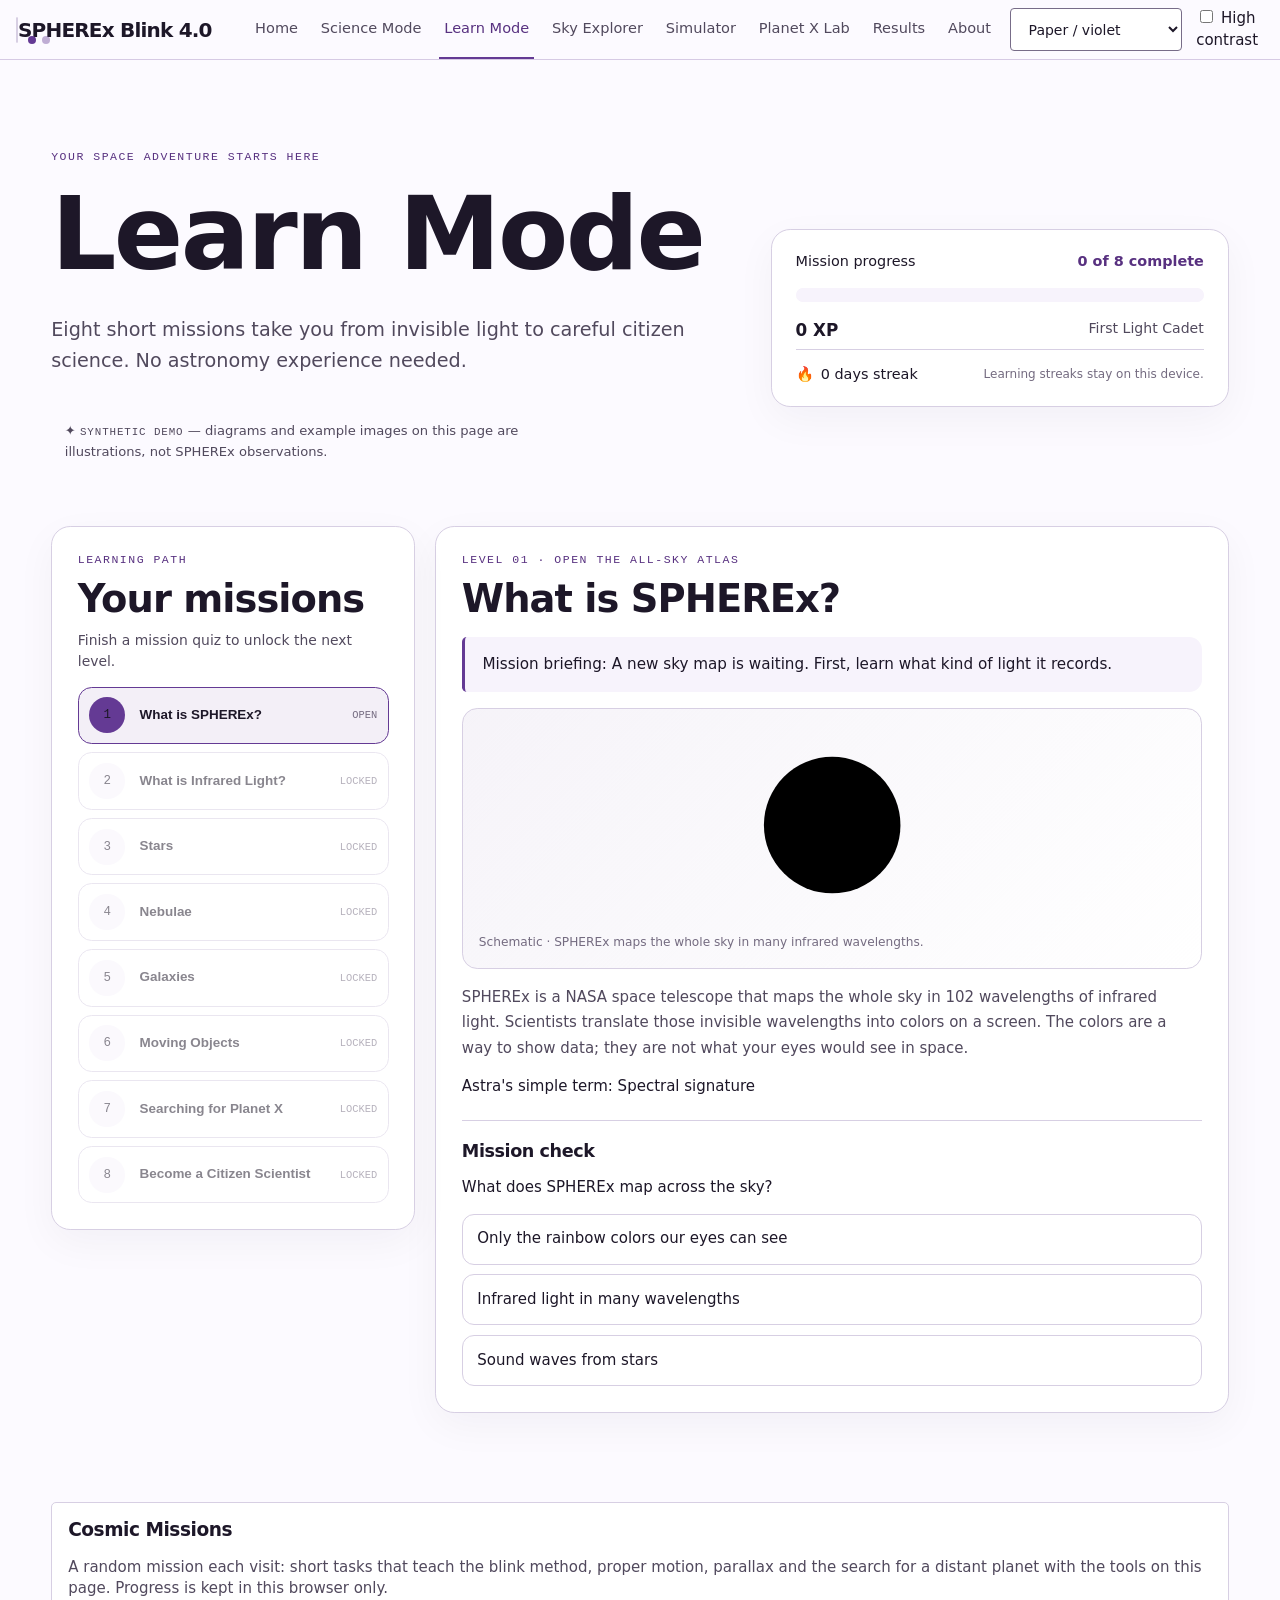
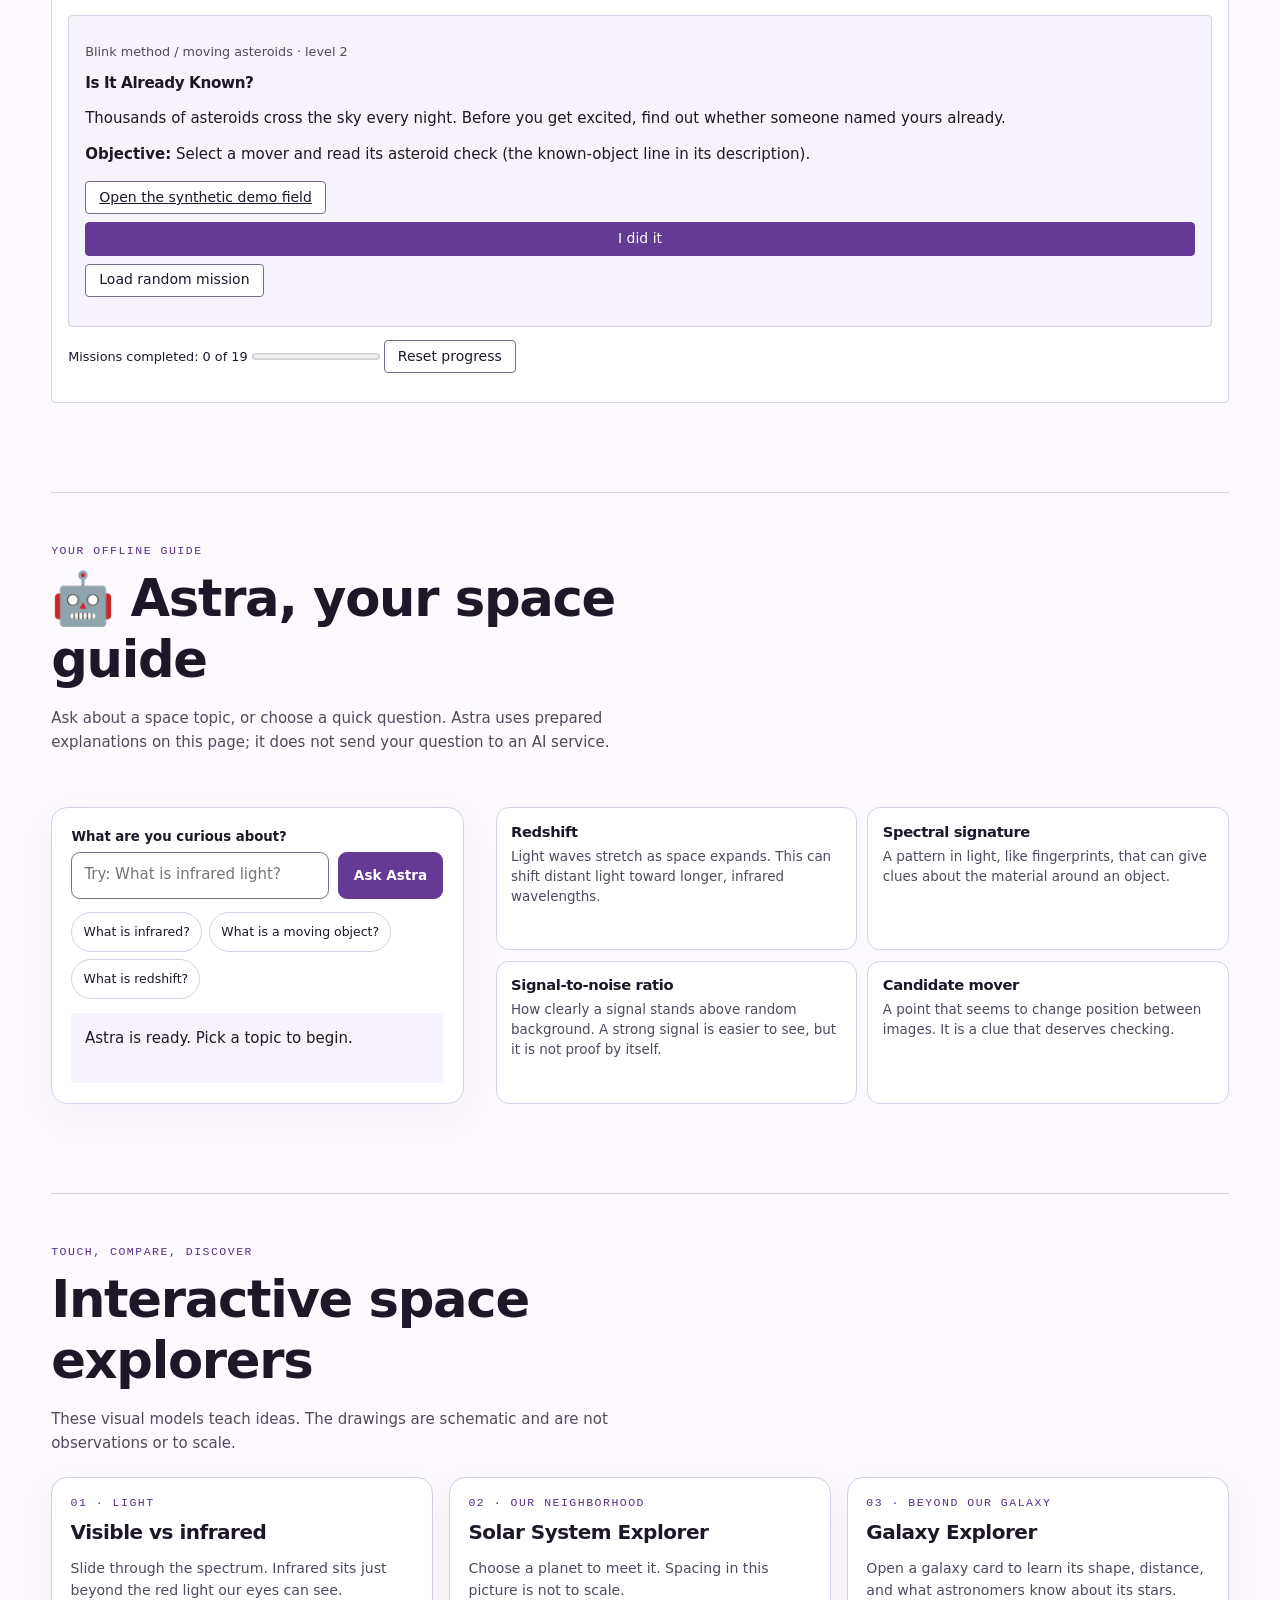
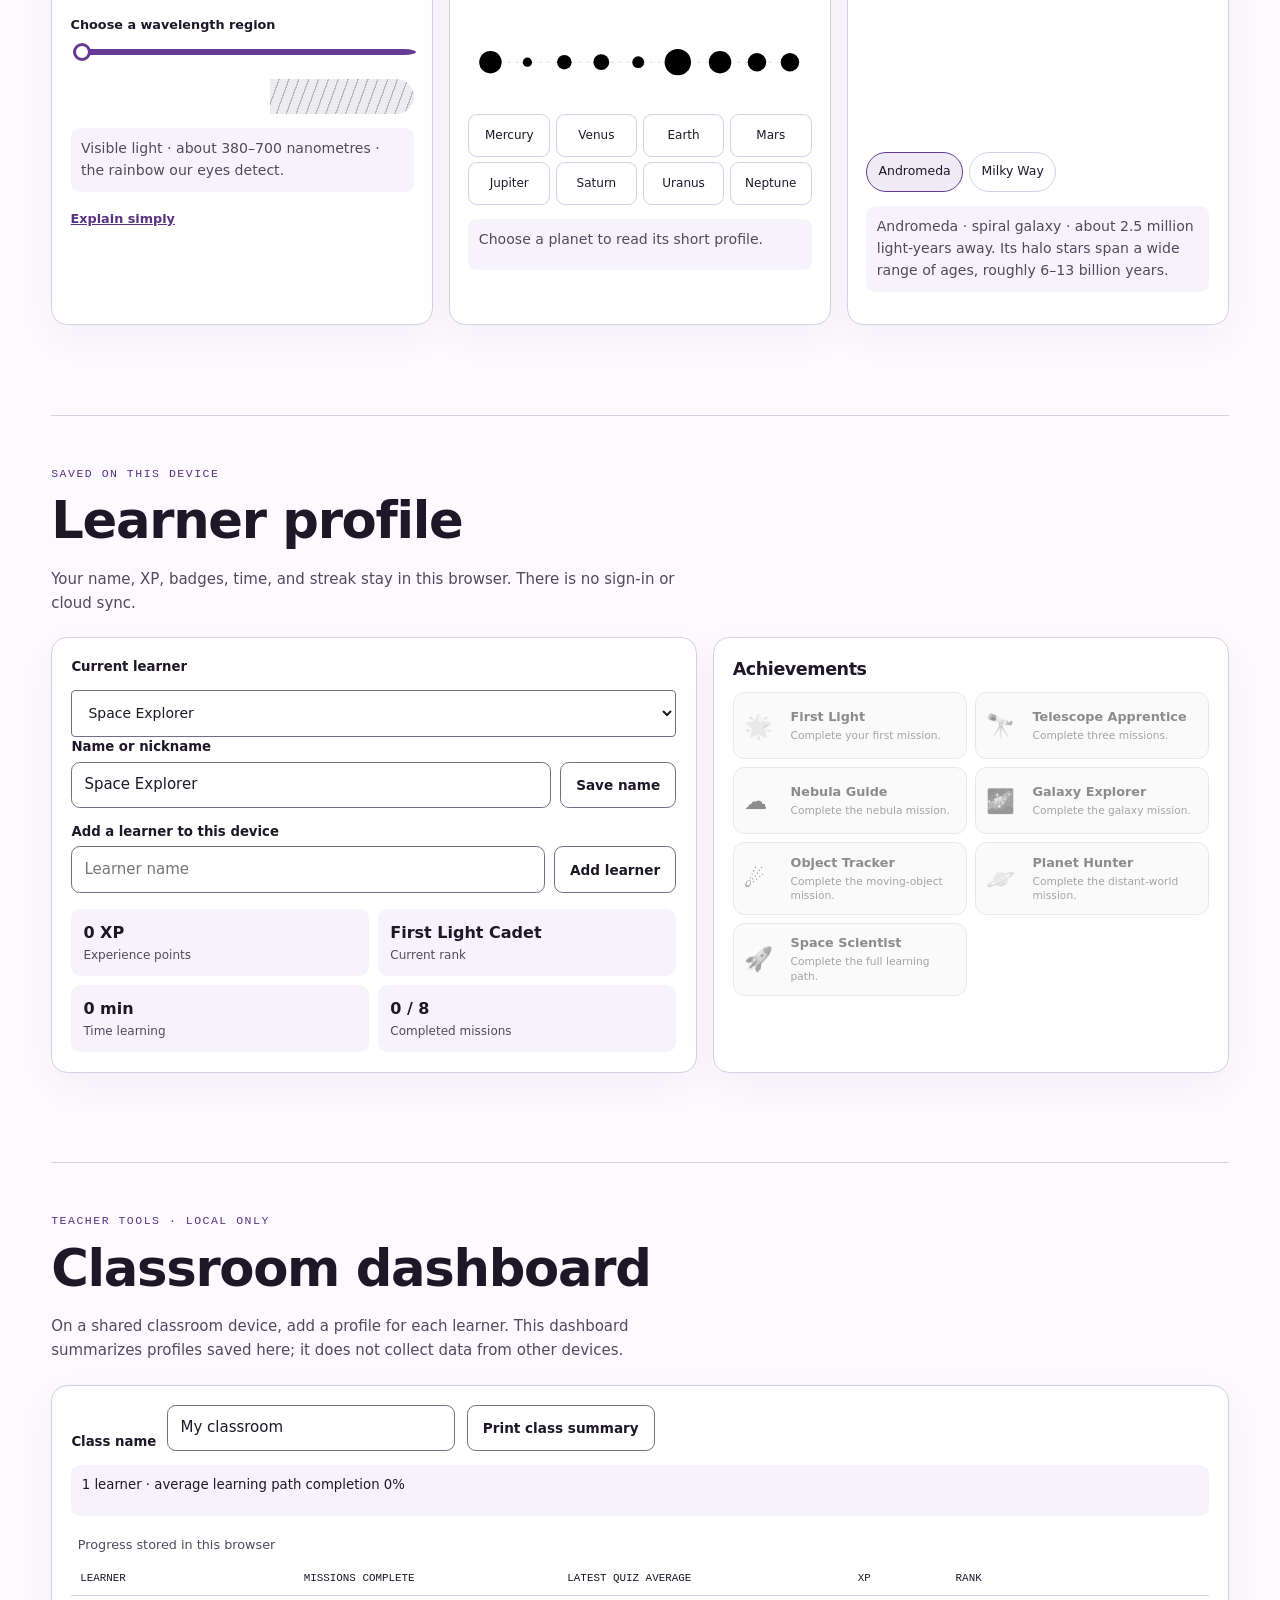
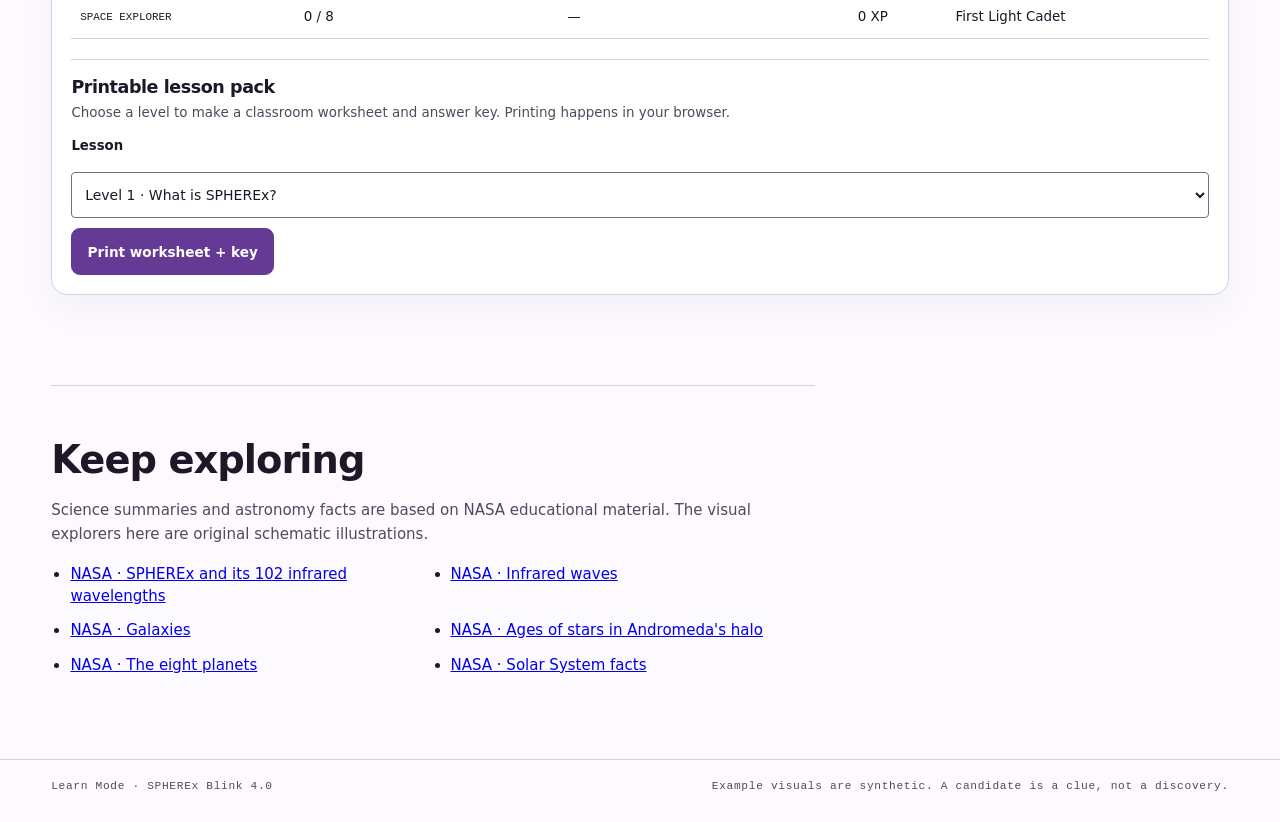
==== commit 935548d8: "Missions card in Learn Mode; pin board texts as specified (Waze-style button, observer prompt, Disco" ====
--- a/frontend/learn.html
+++ b/frontend/learn.html
@@ -23,6 +23,26 @@
       <section id="lesson-panel" class="lesson-panel" aria-labelledby="lesson-title" aria-live="polite" aria-atomic="false"><p>Loading your first mission…</p></section>
     </div>
 
+    <!-- ============ Cosmic Missions (features/missions.js, missionsPinView.js) ============ -->
+    <section class="learn-section panel missions" id="missions" aria-labelledby="missions-title">
+      <h2 id="missions-title">Cosmic Missions</h2>
+      <p class="muted">A random mission each visit: short tasks that teach the blink method, proper motion, parallax and the search for a distant planet with the tools on this page. Progress is kept in this browser only.</p>
+      <article class="mission-card" id="mission-card" aria-live="polite">
+        <p class="muted small" id="mission-category"></p>
+        <h3 id="mission-title"></h3>
+        <p id="mission-story"></p>
+        <p><strong>Objective:</strong> <span id="mission-objective"></span></p>
+        <p class="mission-feedback" id="mission-feedback" hidden></p>
+        <p class="mission-actions">
+          <a class="btn btn-small" id="mission-go" href="#"></a>
+          <button type="button" class="btn btn-small btn-primary" id="mission-done-btn">I did it</button>
+          <button type="button" class="btn btn-small" id="mission-random-btn">Load random mission</button>
+        </p>
+      </article>
+      <p class="small"><span id="cm-progress"></span> <progress id="cm-progress-bar" value="0" max="1"></progress>
+        <button type="button" class="btn btn-small" id="mission-reset-btn">Reset progress</button></p>
+    </section>
+
     <section class="learn-section astra-section" aria-labelledby="astra-title">
       <div class="section-heading"><p class="learn-kicker">Your offline guide</p><h2 id="astra-title">🤖 Astra, your space guide</h2><p>Ask about a space topic, or choose a quick question. Astra uses prepared explanations on this page; it does not send your question to an AI service.</p></div>
       <div class="astra-card"><form id="astra-form"><label for="astra-question">What are you curious about?</label><div class="astra-input-row"><input id="astra-question" maxlength="180" placeholder="Try: What is infrared light?" autocomplete="off"><button class="learn-button learn-button-primary" type="submit">Ask Astra</button></div></form><div class="astra-quick" aria-label="Ask a suggested question"><button type="button" data-ask="What is infrared light?">What is infrared?</button><button type="button" data-ask="What is a candidate mover?">What is a moving object?</button><button type="button" data-ask="What is redshift?">What is redshift?</button></div><p id="astra-answer" class="astra-answer" role="status" aria-live="polite">Astra is ready. Pick a topic to begin.</p></div>
@@ -46,6 +66,7 @@
   <footer class="learn-footer"><span>Learn Mode · SPHEREx Blink 4.0</span><span>Example visuals are synthetic. A candidate is a clue, not a discovery.</span></footer>
   <script type="module" src="js/siteHeader.js"></script>
   <script type="module" src="js/learnPage.js"></script>
+  <script type="module">import { setupMissions } from "./js/features/missionsPinView.js"; setupMissions();</script>
   <script type="module" src="js/features/highContrast.js"></script>
 </body>
 </html>
--- a/frontend/css/styles.css
+++ b/frontend/css/styles.css
@@ -25,28 +25,6 @@
   --veil-bottom: .78;
   --chart-bg:     #0F2027;                   /* the Plotly palette in measure.js was validated against this surface */
 
-  /* Learn mode diagrams use a stable, color-blind-conscious palette across page themes. */
-  --learn-night: #111827; --learn-star: #FFF6CD; --learn-mover: #FF9B55;
-  --learn-sun: #F4B33D; --learn-mercury: #9A8F80; --learn-venus: #D9985D;
-  --learn-earth: #5095BD; --learn-mars: #C65D45; --learn-jupiter: #CAA875;
-  --learn-saturn: #D6BA84; --learn-uranus: #78B8C3; --learn-neptune: #497BB0;
-  --learn-galaxy: #6753BE; --learn-nebula: #A23B6D; --learn-nebula-warm: #EE8333;
-  --learn-success: #20653C; --learn-success-border: #2E7D4B; --learn-success-text: #17482B;
-  --learn-success-surface: #EAF5ED; --learn-retry: #A96A24; --learn-retry-text: #573616;
-  --learn-retry-surface: #FFF4E5; --learn-notice-border: #A5482E;
-  --learn-notice-surface: #FFF2E9; --learn-notice-text: #49291D;
-  --learn-teal: #29AAB5; --learn-check: #70D8A2; --learn-check-line: #D9D1ED;
-  --learn-spectrum-violet: #6753BE; --learn-spectrum-blue: #4D9DE2;
-  --learn-spectrum-green: #39AD78; --learn-spectrum-yellow: #E0C33E;
-  --learn-spectrum-orange: #EE8333; --learn-spectrum-red: #D95148;
-  --learn-spectrum-deep-violet: #74297E; --learn-spectrum-indigo: #2D316D;
-  --learn-galaxy-glow: #F7B96E; --learn-galaxy-arm: #9171C3; --learn-galaxy-dust: #342B58;
-  --learn-orbit-night: #101722; --learn-orbit-line: #DCC8FF;
-  --learn-orbit-line-rgb: 221 204 255; --learn-outline: #BD9AF3;
-  --learn-midnight-notice: #2B2019; --learn-midnight-notice-border: #FF9C6B; --learn-midnight-notice-text: #FFE6D8;
-  --learn-midnight-success: #173423; --learn-midnight-success-text: #C9F1D3;
-  --learn-midnight-retry: #352817; --learn-midnight-retry-text: #FFE2B0;
-
   --radius:      16px;
   --radius-sm:   10px;
   --shadow:      0 20px 50px -20px rgb(0 0 0 / .7);
@@ -116,21 +94,6 @@
   --panel-alpha: 1; --veil-top: 1; --veil-bottom: 1; --shadow: none; --display: "Georgia", "Times New Roman", serif; --font-head: "Georgia", "Times New Roman", serif;
   --font-mono: "JetBrains Mono", ui-monospace, "SF Mono", Menlo, Consolas, monospace;
 }
-
-/* Optional high-contrast setting, shared by Science and Learn modes. */
-html[data-contrast="high"] {
-  color-scheme: dark;
-  --bg: #000000; --bg-2: #000000; --surface: #000000; --raised: #111111; --field: #000000;
-  --border: #FFFFFF; --control-border: #FFFFFF; --text: #FFFFFF; --text-muted: #FFFFFF; --text-faint: #FFFFFF;
-  --accent: #FFFF00; --accent-hi: #FFFF00; --accent-text: #FFFF00; --accent-rgb: 255 255 0; --on-accent: #000000;
-  --bg-rgb: 0 0 0; --surface-rgb: 0 0 0; --text-rgb: 255 255 255;
-  --contrast-focus: #FFFF00;
-}
-html[data-contrast="high"] :focus-visible { outline: 4px solid var(--contrast-focus); outline-offset: 3px; }
-html[data-contrast="high"] a { text-decoration: underline; text-underline-offset: .2em; }
-.contrast-toggle { display: inline-flex; align-items: center; gap: .35rem; min-height: 2.5rem; color: var(--text); font: .75rem var(--font-body); white-space: nowrap; }
-.contrast-toggle input { width: 1rem; height: 1rem; accent-color: var(--accent); }
-@media (max-width: 900px) { header:has(.contrast-toggle) { flex-wrap: wrap; } }
 
 /* ---------- 2. Base ---------- */
 *, *::before, *::after { box-sizing: border-box; }
@@ -373,13 +336,6 @@
 .btn-retry { margin-top: 1rem; padding: .55rem 1.1rem; }
 .btn-retry:hover { border-color: var(--accent); }
 [hidden] { display: none !important; }
-
-/* Astra's local, child-friendly explanations are attached beside each Science Mode panel. */
-.science-explain { margin:.45rem 0 .8rem; padding:.45rem .65rem; border-left:2px solid var(--accent); background:rgb(var(--accent-rgb)/.045); }
-.science-explain-button { min-height:2.35rem; padding:.42rem .7rem; border:1px solid var(--control-border); border-radius:999px; background:var(--surface); color:var(--accent-text); font:600 .75rem var(--font-body); cursor:pointer; }
-.science-explain-button:hover,.science-explain-button:focus-visible { border-color:var(--accent); background:var(--raised); }
-.science-explain-button:focus-visible { outline:3px solid var(--accent); outline-offset:2px; }
-.science-explain-answer { max-width:72ch; margin:.5rem 0 .2rem; color:var(--text-muted); font-size:.84rem; line-height:1.55; }
 
 .shortcuts {
   max-width: 640px; width: 100%; margin: .8rem auto 0;
@@ -1365,3 +1321,23 @@
 html[data-theme] .hero-cta:hover { background: var(--accent); }
 html[data-theme] .stage, html[data-theme] .chart { color-scheme: dark; --bg: #0B0F19; --bg-2: #101724; --surface: #141D2B; --raised: #1E2A3A; --field: #0B0F19; --border: #536070; --control-border: #8D9AAD; --text: #F6F7F9; --text-muted: #CDD4DF; --text-faint: #9CA8B7; --accent: #F4F6F8; --accent-hi: #F4F6F8; --accent-text: #F4F6F8; --accent-rgb: 244 246 248; --accent-2: #CDD4DF; --alt-rgb: 205 212 223; --warn: #F5C451; --warn-rgb: 245 196 81; --danger: #FF9A9A; --success: #68D4A0; --bg-rgb: 11 15 25; --surface-rgb: 20 29 43; --text-rgb: 246 247 249; }
 html[data-theme] .site-footer { border-top: 1px solid var(--border); background: var(--bg-2); }
+
+/* ---------- Cosmic Missions and the Discovery Pin Board (features/missionsPinView.js) ---------- */
+.mission-card { border: 1px solid var(--border); border-radius: var(--radius-sm); background: var(--raised); padding: 14px 16px; margin: 10px 0; }
+.mission-card h3 { margin: 2px 0 8px; font-family: var(--font-head); }
+.mission-feedback { border-left: 3px solid var(--success); padding-left: 10px; }
+.mission-actions { display: flex; flex-wrap: wrap; gap: 8px; }
+#mission-progress-bar { vertical-align: middle; accent-color: var(--accent); }
+.pin-map { width: 100%; max-width: 720px; height: auto; display: block; border-radius: var(--radius-sm); border: 1px solid var(--border); }
+.pin-map-bg { fill: var(--chart-bg); }
+.pin-map-grid { stroke: #ffffff2e; stroke-width: .5; fill: none; }
+.pin-map-label { fill: #ffffffb3; font-size: 7px; font-family: var(--font-mono); }
+.pin-marker path { fill: var(--accent); stroke: #fff; stroke-width: .6; }
+.pin-marker circle { fill: #fff; }
+.pin-marker.is-synthetic path { fill: var(--text-faint); stroke-dasharray: 1.5 1; }
+.pin-list { list-style: none; padding: 0; margin: 10px 0; display: grid; gap: 8px; }
+.pin-item { border: 1px solid var(--border); border-radius: var(--radius-sm); padding: 8px 10px; overflow-wrap: anywhere; }
+.pin-hash { font-family: var(--font-mono); font-size: .8em; color: var(--text-muted); }
+.pin-dialog { border: 1px solid var(--border); border-radius: var(--radius); background: var(--surface); color: var(--text); max-width: min(420px, calc(100vw - 32px)); }
+.pin-dialog input { width: 100%; box-sizing: border-box; padding: 6px 8px; background: var(--field); color: var(--text); border: 1px solid var(--control-border); border-radius: 6px; }
+#pin-name-error { color: var(--danger); }
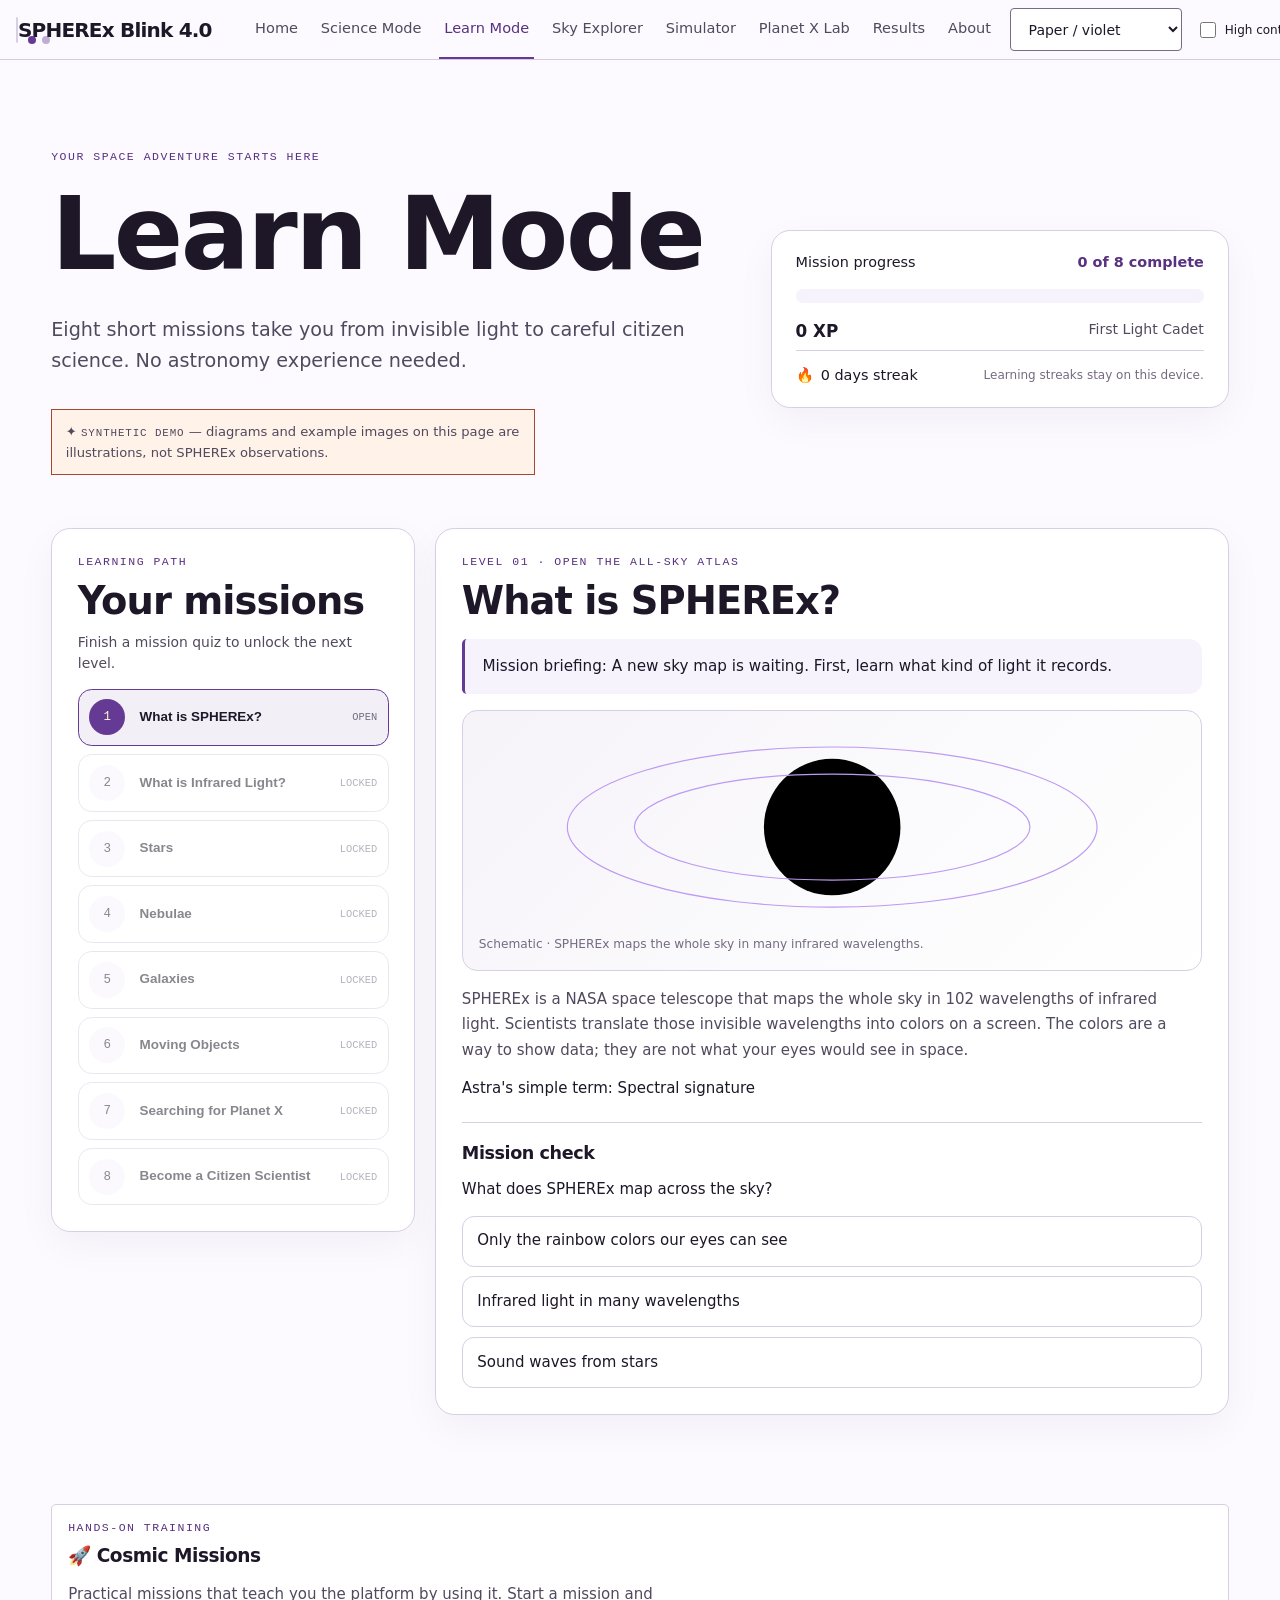
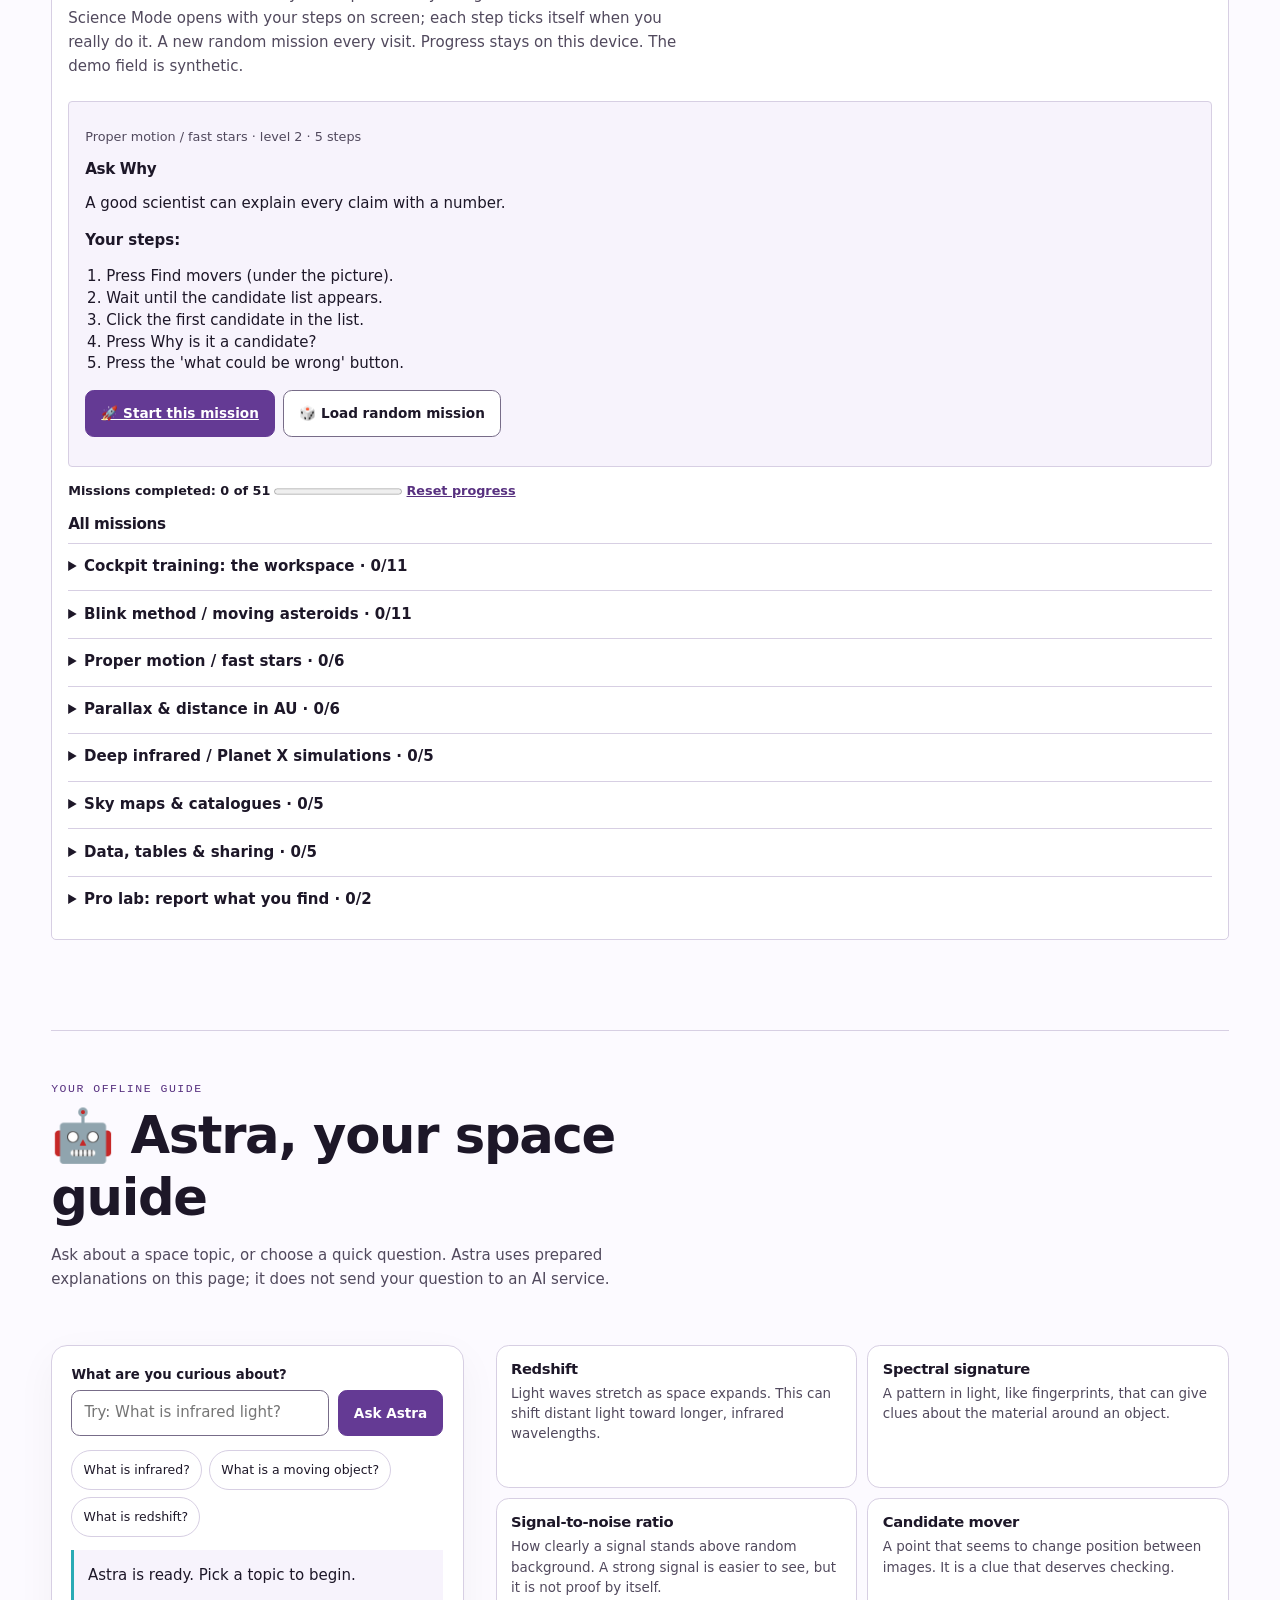
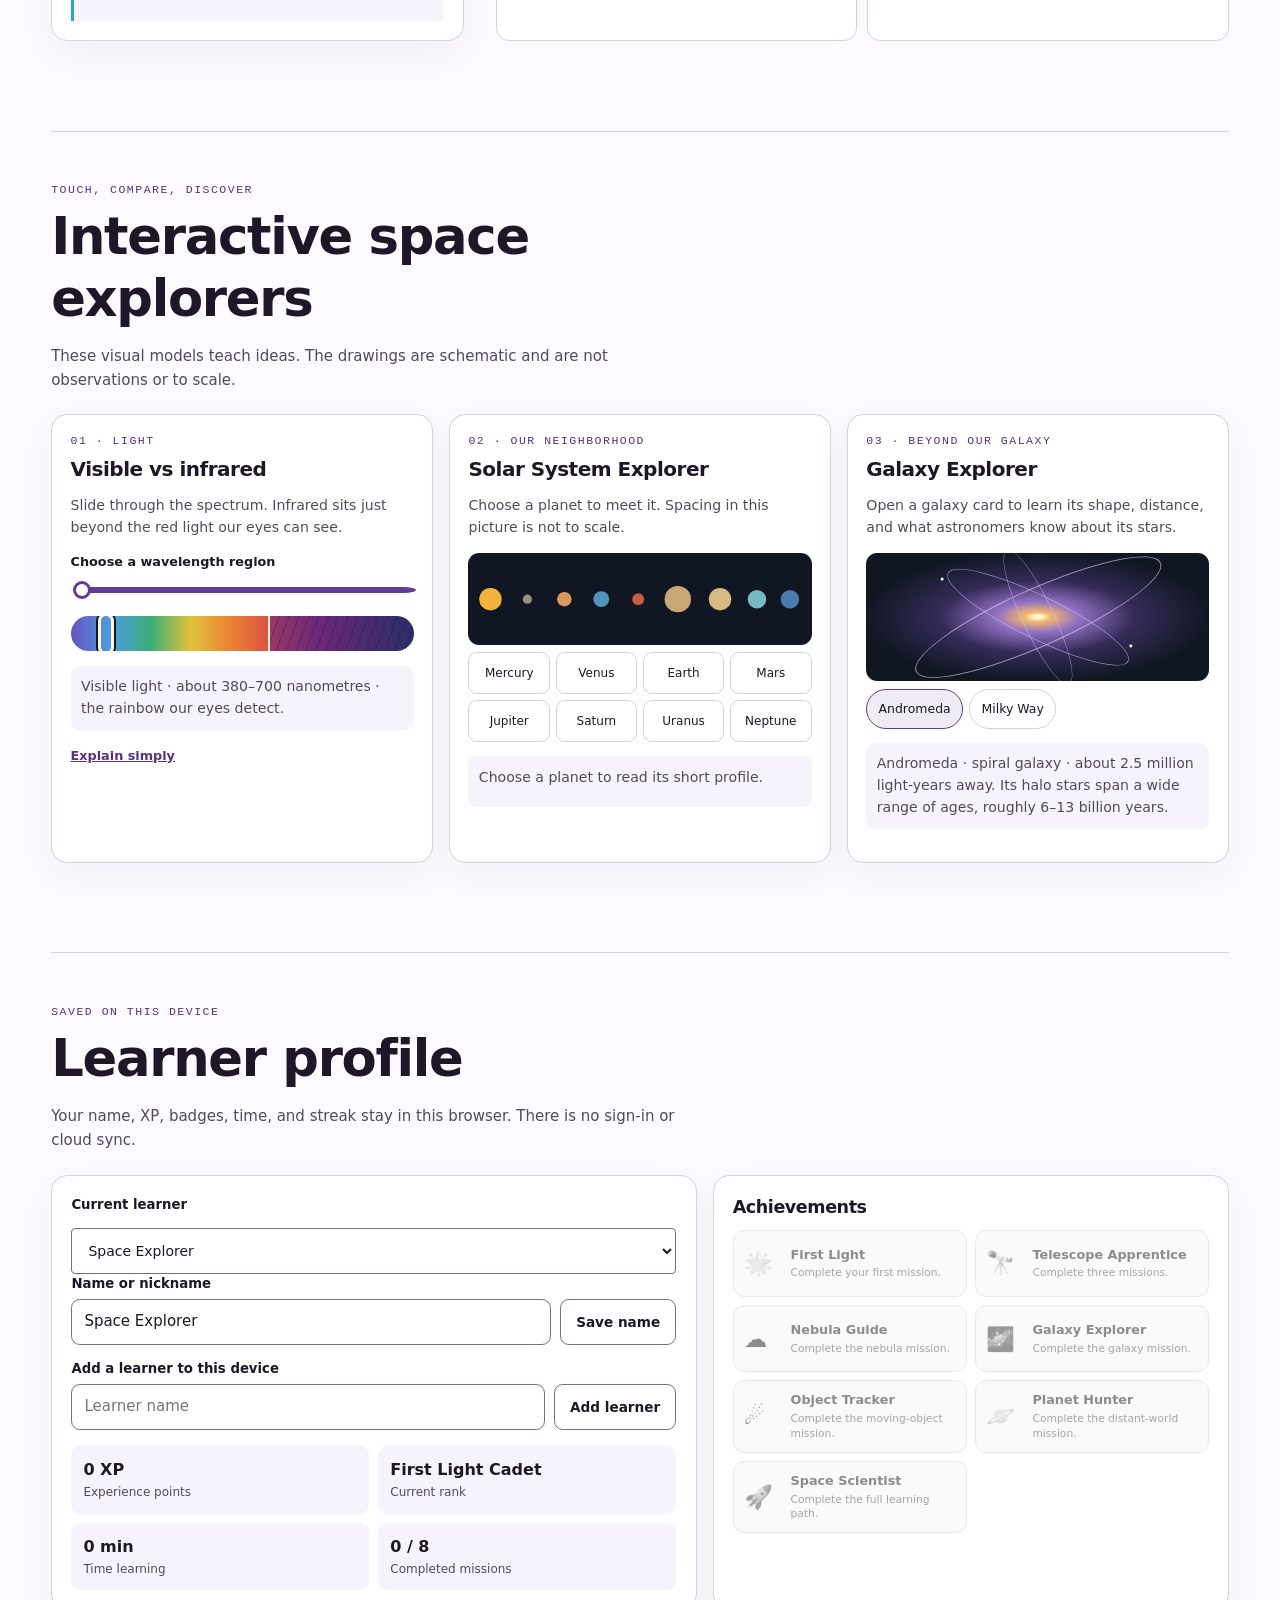
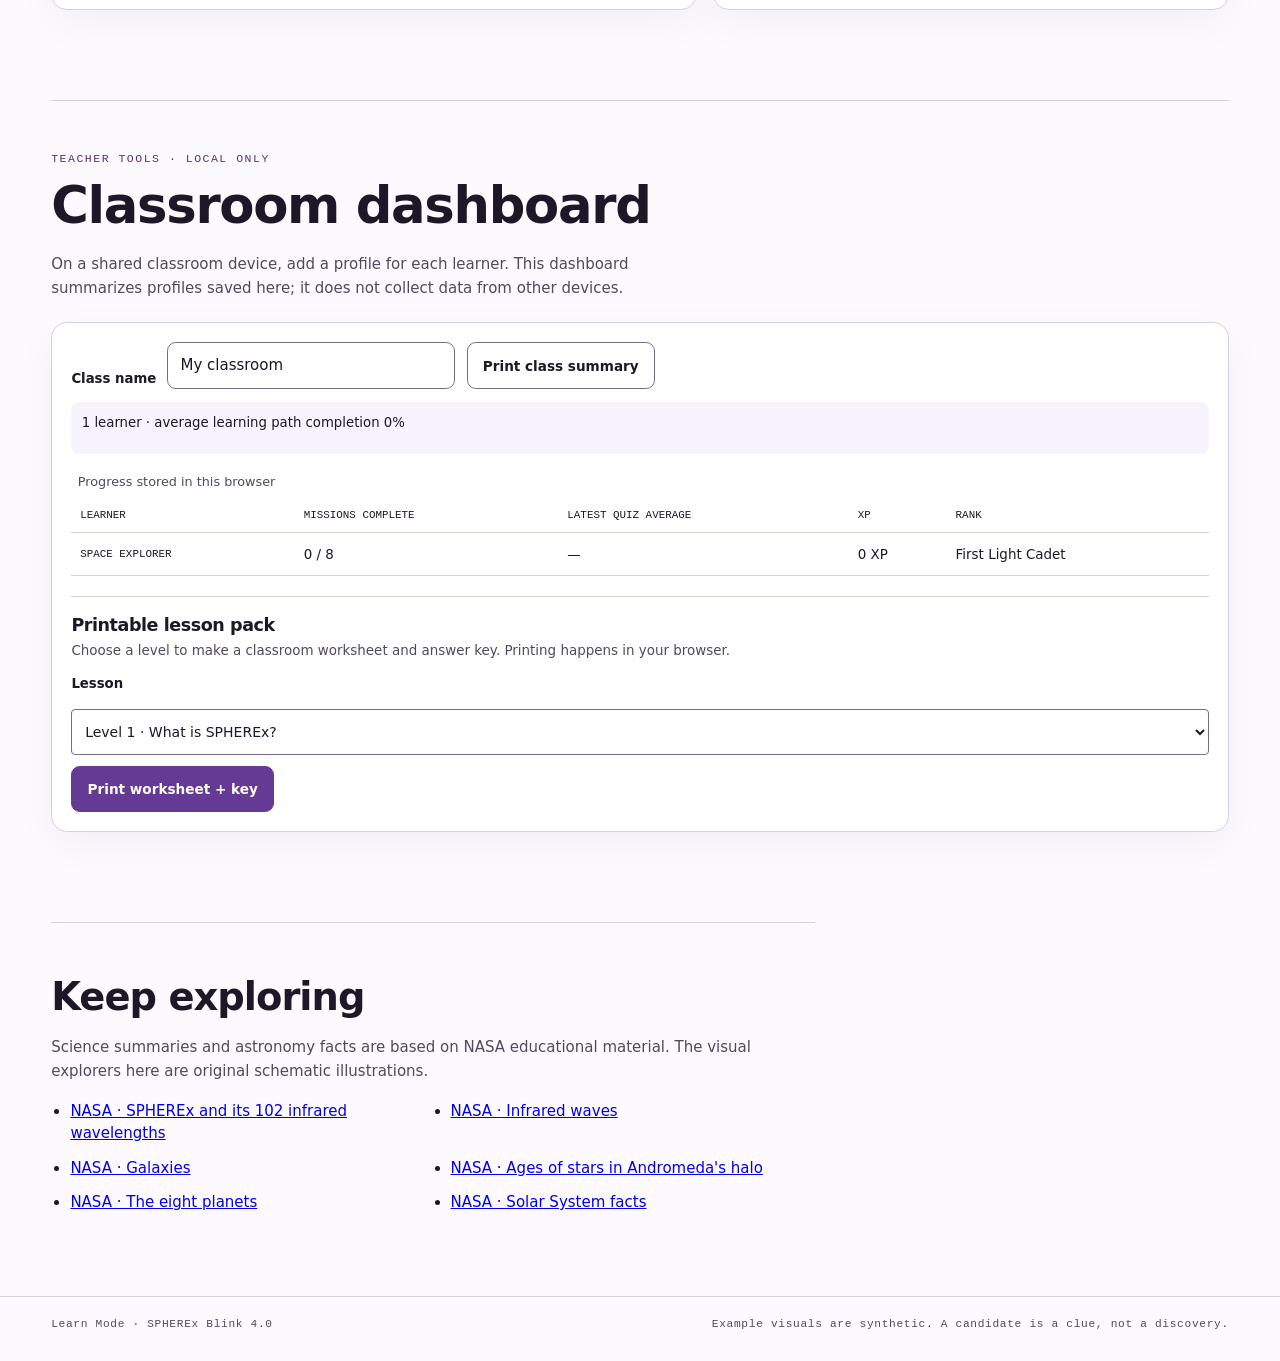
==== commit 704a45c6: "Cosmic Missions: 51 practical step-by-step missions run inside Science Mode with automatic step chec" ====
--- a/frontend/learn.html
+++ b/frontend/learn.html
@@ -23,24 +23,26 @@
       <section id="lesson-panel" class="lesson-panel" aria-labelledby="lesson-title" aria-live="polite" aria-atomic="false"><p>Loading your first mission…</p></section>
     </div>
 
-    <!-- ============ Cosmic Missions (features/missions.js, missionsPinView.js) ============ -->
+    <!-- ============ Cosmic Missions (features/missions.js, missionsPinView.js; run in Science Mode by missionRunner.js) ============ -->
     <section class="learn-section panel missions" id="missions" aria-labelledby="missions-title">
-      <h2 id="missions-title">Cosmic Missions</h2>
-      <p class="muted">A random mission each visit: short tasks that teach the blink method, proper motion, parallax and the search for a distant planet with the tools on this page. Progress is kept in this browser only.</p>
+      <div class="section-heading"><p class="learn-kicker">Hands-on training</p><h2 id="missions-title">🚀 Cosmic Missions</h2>
+      <p>Practical missions that teach you the platform by using it. Start a mission and Science Mode opens with your steps on screen; each step ticks itself when you really do it. A new random mission every visit. Progress stays on this device. The demo field is synthetic.</p></div>
       <article class="mission-card" id="mission-card" aria-live="polite">
         <p class="muted small" id="mission-category"></p>
         <h3 id="mission-title"></h3>
         <p id="mission-story"></p>
-        <p><strong>Objective:</strong> <span id="mission-objective"></span></p>
+        <p><strong>Your steps:</strong></p>
+        <ol id="mission-steps-preview" class="mission-steps"></ol>
         <p class="mission-feedback" id="mission-feedback" hidden></p>
         <p class="mission-actions">
-          <a class="btn btn-small" id="mission-go" href="#"></a>
-          <button type="button" class="btn btn-small btn-primary" id="mission-done-btn">I did it</button>
-          <button type="button" class="btn btn-small" id="mission-random-btn">Load random mission</button>
+          <a class="learn-button learn-button-primary" id="mission-go" href="#">🚀 Start this mission</a>
+          <button type="button" class="learn-button" id="mission-random-btn">🎲 Load random mission</button>
         </p>
       </article>
-      <p class="small"><span id="cm-progress"></span> <progress id="cm-progress-bar" value="0" max="1"></progress>
-        <button type="button" class="btn btn-small" id="mission-reset-btn">Reset progress</button></p>
+      <p class="small"><strong id="cm-progress"></strong> <progress id="cm-progress-bar" value="0" max="1"></progress>
+        <button type="button" class="text-button" id="mission-reset-btn">Reset progress</button></p>
+      <h3>All missions</h3>
+      <div id="mission-catalogue" class="mission-catalogue"></div>
     </section>
 
     <section class="learn-section astra-section" aria-labelledby="astra-title">
--- a/frontend/css/styles.css
+++ b/frontend/css/styles.css
@@ -25,6 +25,28 @@
   --veil-bottom: .78;
   --chart-bg:     #0F2027;                   /* the Plotly palette in measure.js was validated against this surface */
 
+  /* Learn mode diagrams use a stable, color-blind-conscious palette across page themes. */
+  --learn-night: #111827; --learn-star: #FFF6CD; --learn-mover: #FF9B55;
+  --learn-sun: #F4B33D; --learn-mercury: #9A8F80; --learn-venus: #D9985D;
+  --learn-earth: #5095BD; --learn-mars: #C65D45; --learn-jupiter: #CAA875;
+  --learn-saturn: #D6BA84; --learn-uranus: #78B8C3; --learn-neptune: #497BB0;
+  --learn-galaxy: #6753BE; --learn-nebula: #A23B6D; --learn-nebula-warm: #EE8333;
+  --learn-success: #20653C; --learn-success-border: #2E7D4B; --learn-success-text: #17482B;
+  --learn-success-surface: #EAF5ED; --learn-retry: #A96A24; --learn-retry-text: #573616;
+  --learn-retry-surface: #FFF4E5; --learn-notice-border: #A5482E;
+  --learn-notice-surface: #FFF2E9; --learn-notice-text: #49291D;
+  --learn-teal: #29AAB5; --learn-check: #70D8A2; --learn-check-line: #D9D1ED;
+  --learn-spectrum-violet: #6753BE; --learn-spectrum-blue: #4D9DE2;
+  --learn-spectrum-green: #39AD78; --learn-spectrum-yellow: #E0C33E;
+  --learn-spectrum-orange: #EE8333; --learn-spectrum-red: #D95148;
+  --learn-spectrum-deep-violet: #74297E; --learn-spectrum-indigo: #2D316D;
+  --learn-galaxy-glow: #F7B96E; --learn-galaxy-arm: #9171C3; --learn-galaxy-dust: #342B58;
+  --learn-orbit-night: #101722; --learn-orbit-line: #DCC8FF;
+  --learn-orbit-line-rgb: 221 204 255; --learn-outline: #BD9AF3;
+  --learn-midnight-notice: #2B2019; --learn-midnight-notice-border: #FF9C6B; --learn-midnight-notice-text: #FFE6D8;
+  --learn-midnight-success: #173423; --learn-midnight-success-text: #C9F1D3;
+  --learn-midnight-retry: #352817; --learn-midnight-retry-text: #FFE2B0;
+
   --radius:      16px;
   --radius-sm:   10px;
   --shadow:      0 20px 50px -20px rgb(0 0 0 / .7);
@@ -94,6 +116,21 @@
   --panel-alpha: 1; --veil-top: 1; --veil-bottom: 1; --shadow: none; --display: "Georgia", "Times New Roman", serif; --font-head: "Georgia", "Times New Roman", serif;
   --font-mono: "JetBrains Mono", ui-monospace, "SF Mono", Menlo, Consolas, monospace;
 }
+
+/* Optional high-contrast setting, shared by Science and Learn modes. */
+html[data-contrast="high"] {
+  color-scheme: dark;
+  --bg: #000000; --bg-2: #000000; --surface: #000000; --raised: #111111; --field: #000000;
+  --border: #FFFFFF; --control-border: #FFFFFF; --text: #FFFFFF; --text-muted: #FFFFFF; --text-faint: #FFFFFF;
+  --accent: #FFFF00; --accent-hi: #FFFF00; --accent-text: #FFFF00; --accent-rgb: 255 255 0; --on-accent: #000000;
+  --bg-rgb: 0 0 0; --surface-rgb: 0 0 0; --text-rgb: 255 255 255;
+  --contrast-focus: #FFFF00;
+}
+html[data-contrast="high"] :focus-visible { outline: 4px solid var(--contrast-focus); outline-offset: 3px; }
+html[data-contrast="high"] a { text-decoration: underline; text-underline-offset: .2em; }
+.contrast-toggle { display: inline-flex; align-items: center; gap: .35rem; min-height: 2.5rem; color: var(--text); font: .75rem var(--font-body); white-space: nowrap; }
+.contrast-toggle input { width: 1rem; height: 1rem; accent-color: var(--accent); }
+@media (max-width: 900px) { header:has(.contrast-toggle) { flex-wrap: wrap; } }
 
 /* ---------- 2. Base ---------- */
 *, *::before, *::after { box-sizing: border-box; }
@@ -336,6 +373,13 @@
 .btn-retry { margin-top: 1rem; padding: .55rem 1.1rem; }
 .btn-retry:hover { border-color: var(--accent); }
 [hidden] { display: none !important; }
+
+/* Astra's local, child-friendly explanations are attached beside each Science Mode panel. */
+.science-explain { margin:.45rem 0 .8rem; padding:.45rem .65rem; border-left:2px solid var(--accent); background:rgb(var(--accent-rgb)/.045); }
+.science-explain-button { min-height:2.35rem; padding:.42rem .7rem; border:1px solid var(--control-border); border-radius:999px; background:var(--surface); color:var(--accent-text); font:600 .75rem var(--font-body); cursor:pointer; }
+.science-explain-button:hover,.science-explain-button:focus-visible { border-color:var(--accent); background:var(--raised); }
+.science-explain-button:focus-visible { outline:3px solid var(--accent); outline-offset:2px; }
+.science-explain-answer { max-width:72ch; margin:.5rem 0 .2rem; color:var(--text-muted); font-size:.84rem; line-height:1.55; }
 
 .shortcuts {
   max-width: 640px; width: 100%; margin: .8rem auto 0;
@@ -1341,3 +1385,22 @@
 .pin-dialog { border: 1px solid var(--border); border-radius: var(--radius); background: var(--surface); color: var(--text); max-width: min(420px, calc(100vw - 32px)); }
 .pin-dialog input { width: 100%; box-sizing: border-box; padding: 6px 8px; background: var(--field); color: var(--text); border: 1px solid var(--control-border); border-radius: 6px; }
 #pin-name-error { color: var(--danger); }
+.mission-steps { margin: 6px 0 10px; padding-left: 1.4em; }
+.mission-catalogue details { border-top: 1px solid var(--border); padding: 6px 0; }
+.mission-catalogue summary { cursor: pointer; font-weight: 600; }
+.mission-catalogue ul { margin: 6px 0; padding-left: 1.2em; }
+.mission-runner { position: fixed; right: 16px; bottom: 16px; z-index: 1000; width: min(360px, calc(100vw - 32px)); max-height: 60vh; overflow: auto;
+  background: var(--surface); color: var(--text); border: 2px solid var(--accent); border-radius: var(--radius); box-shadow: var(--shadow); padding: 12px 14px; }
+.mission-runner h2 { margin: 0 0 6px; font-size: 1.1rem; }
+.mission-runner-kicker { margin: 0; font-size: .75rem; color: var(--text-muted); text-transform: uppercase; letter-spacing: .05em; }
+.mission-runner-story { font-size: .9rem; color: var(--text-muted); }
+.mission-runner .mission-steps { list-style: none; padding: 0; }
+.mission-runner .mission-steps li { padding: 4px 0; color: var(--text-faint); }
+.mission-runner .mission-steps li span { display: inline-block; min-width: 1.4em; font-weight: 700; }
+.mission-runner .mission-steps li.is-current { color: var(--text); font-weight: 600; }
+.mission-runner .mission-steps li.is-done { color: var(--success); }
+.mission-runner-win { border-left: 3px solid var(--success); padding-left: 10px; }
+.mission-runner-actions { display: flex; flex-wrap: wrap; gap: 8px; margin: 8px 0 0; }
+.mission-target { outline: 3px solid var(--accent) !important; outline-offset: 3px; border-radius: 6px; animation: mission-pulse 1.4s ease-in-out infinite; }
+@keyframes mission-pulse { 50% { outline-color: transparent; } }
+@media (prefers-reduced-motion: reduce) { .mission-target { animation: none; } }
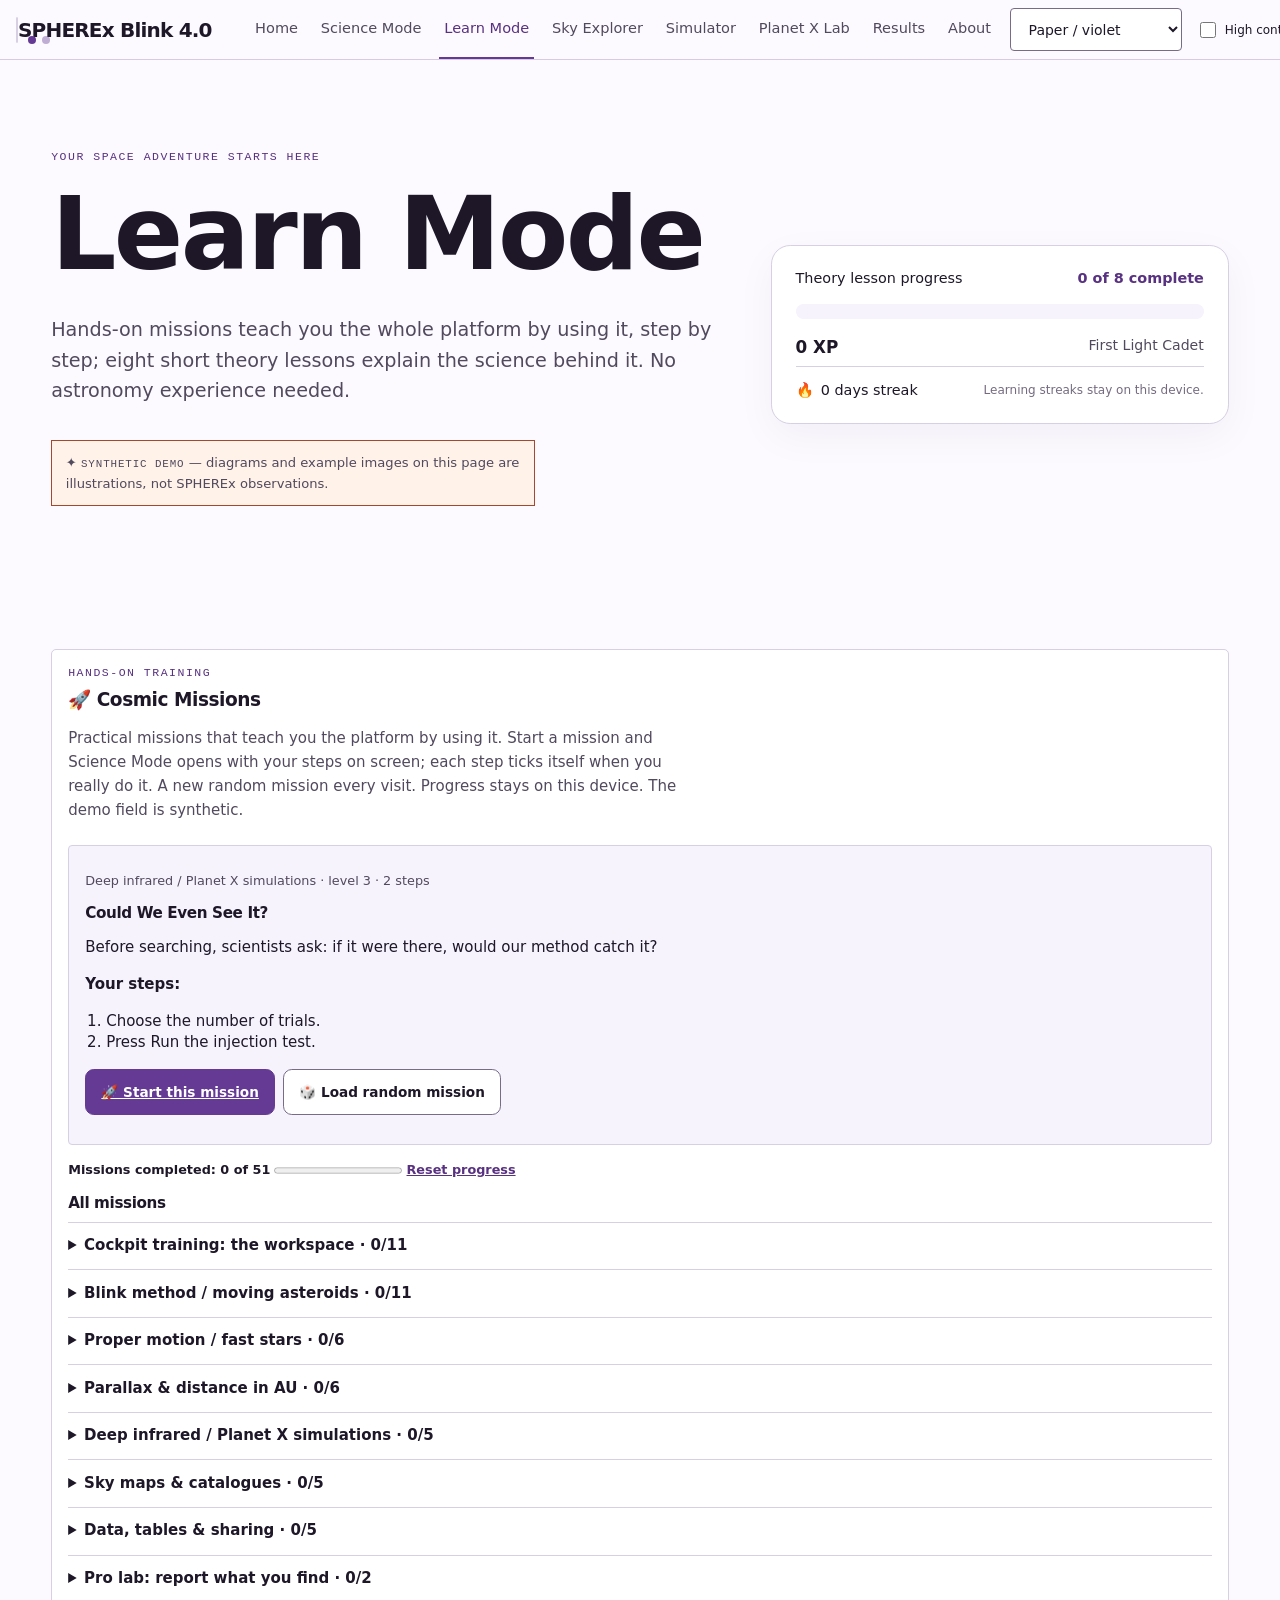
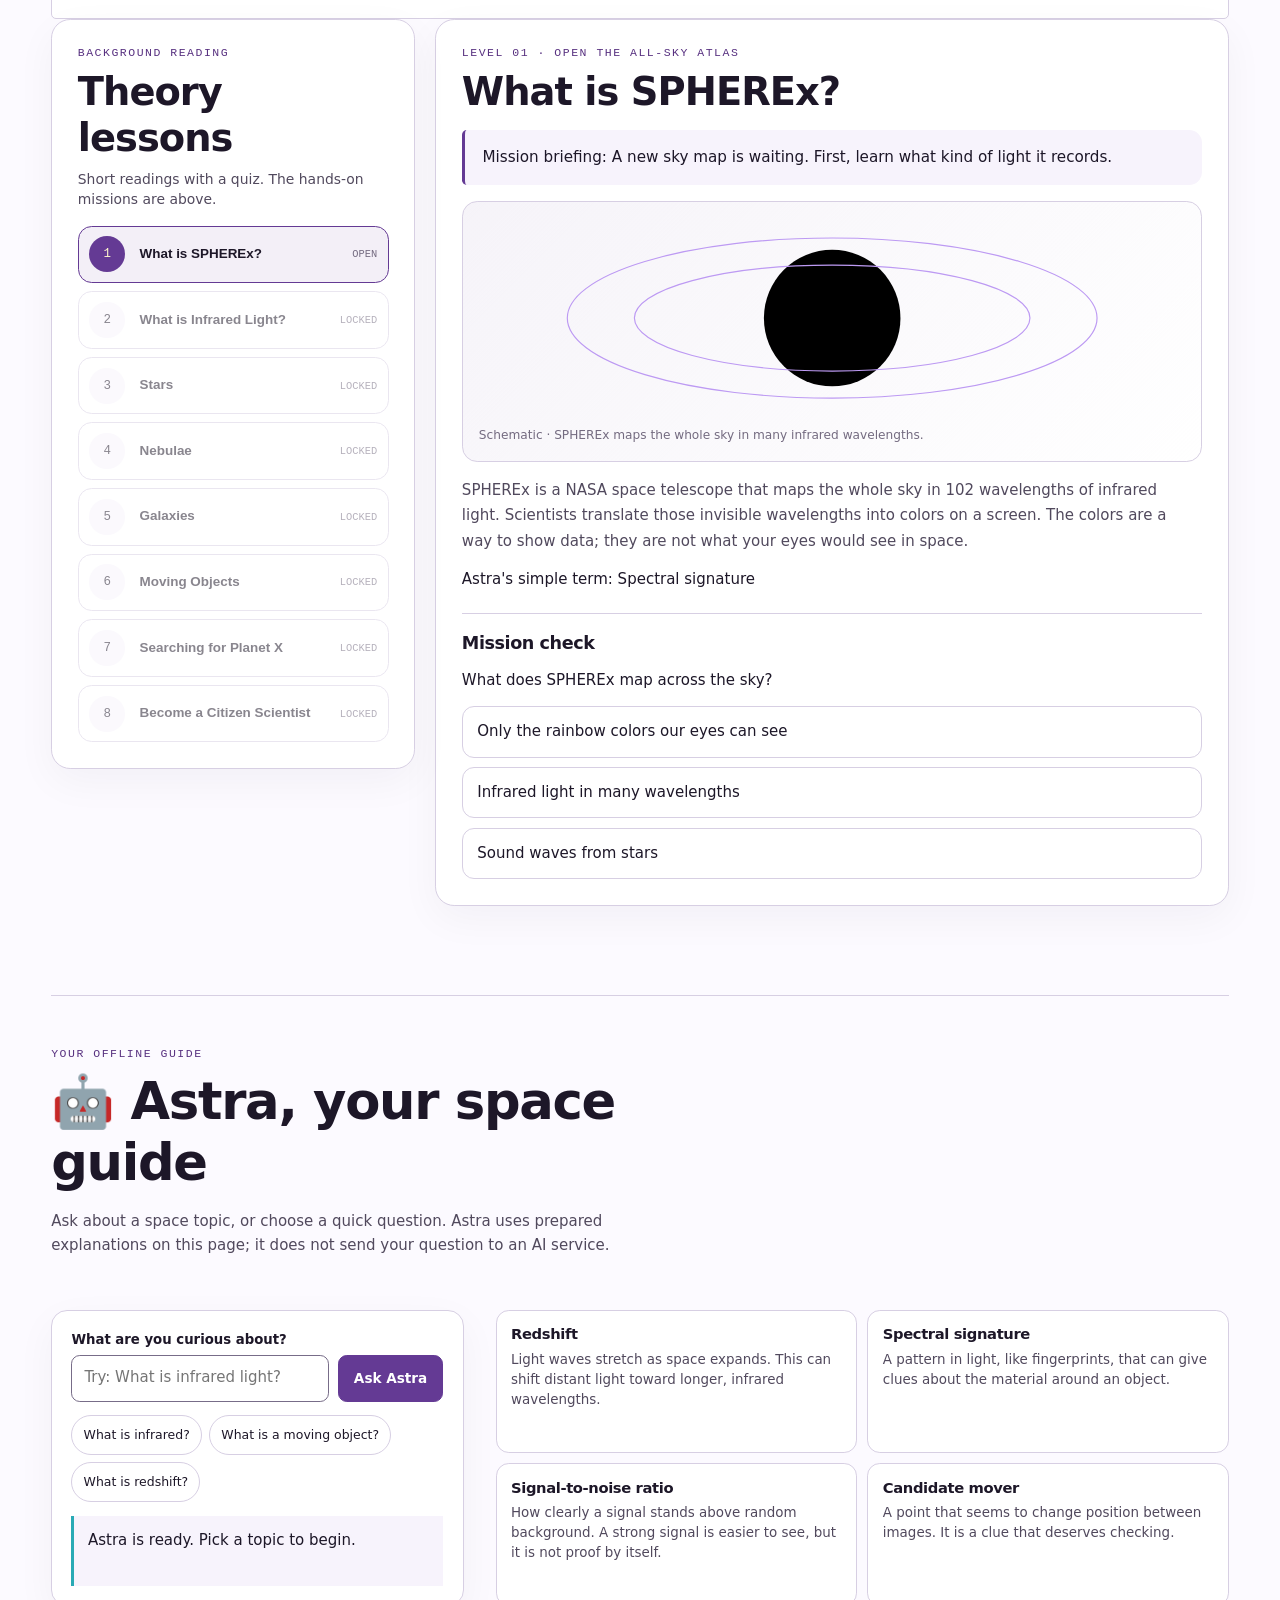
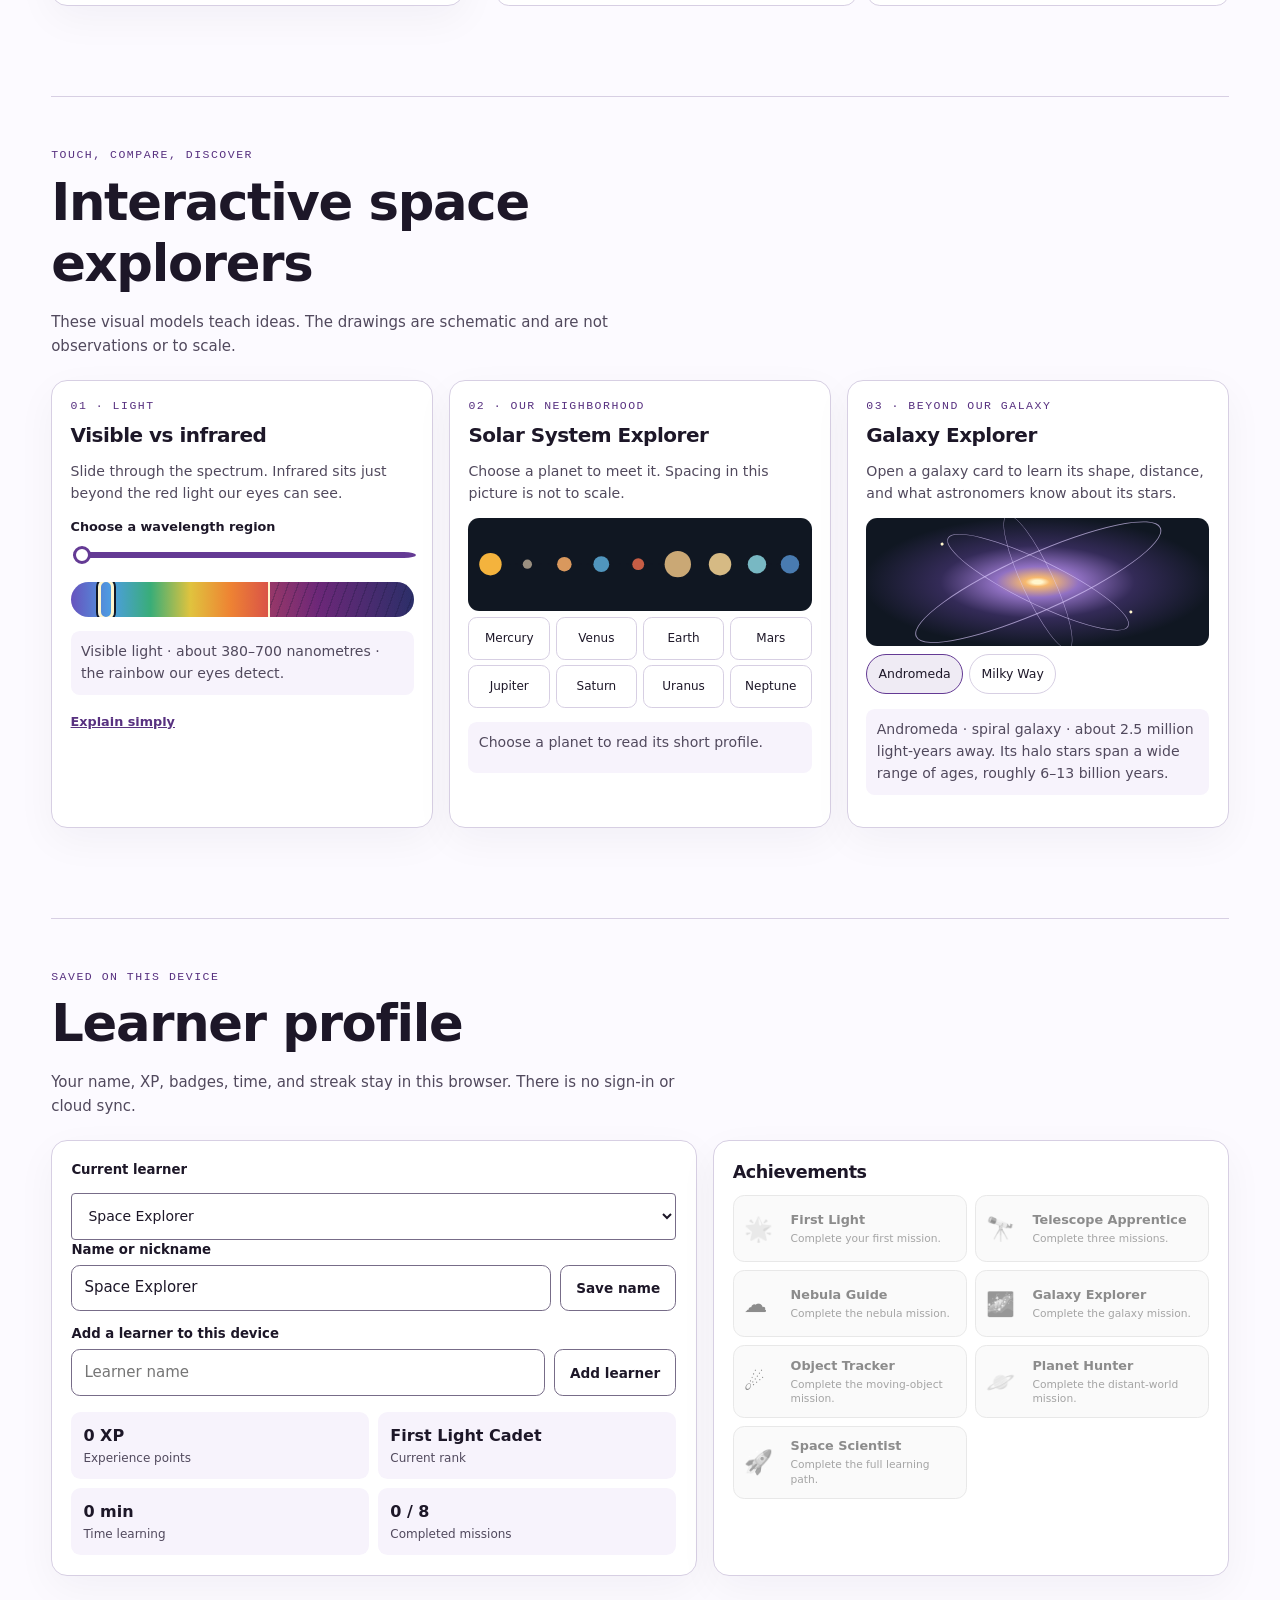
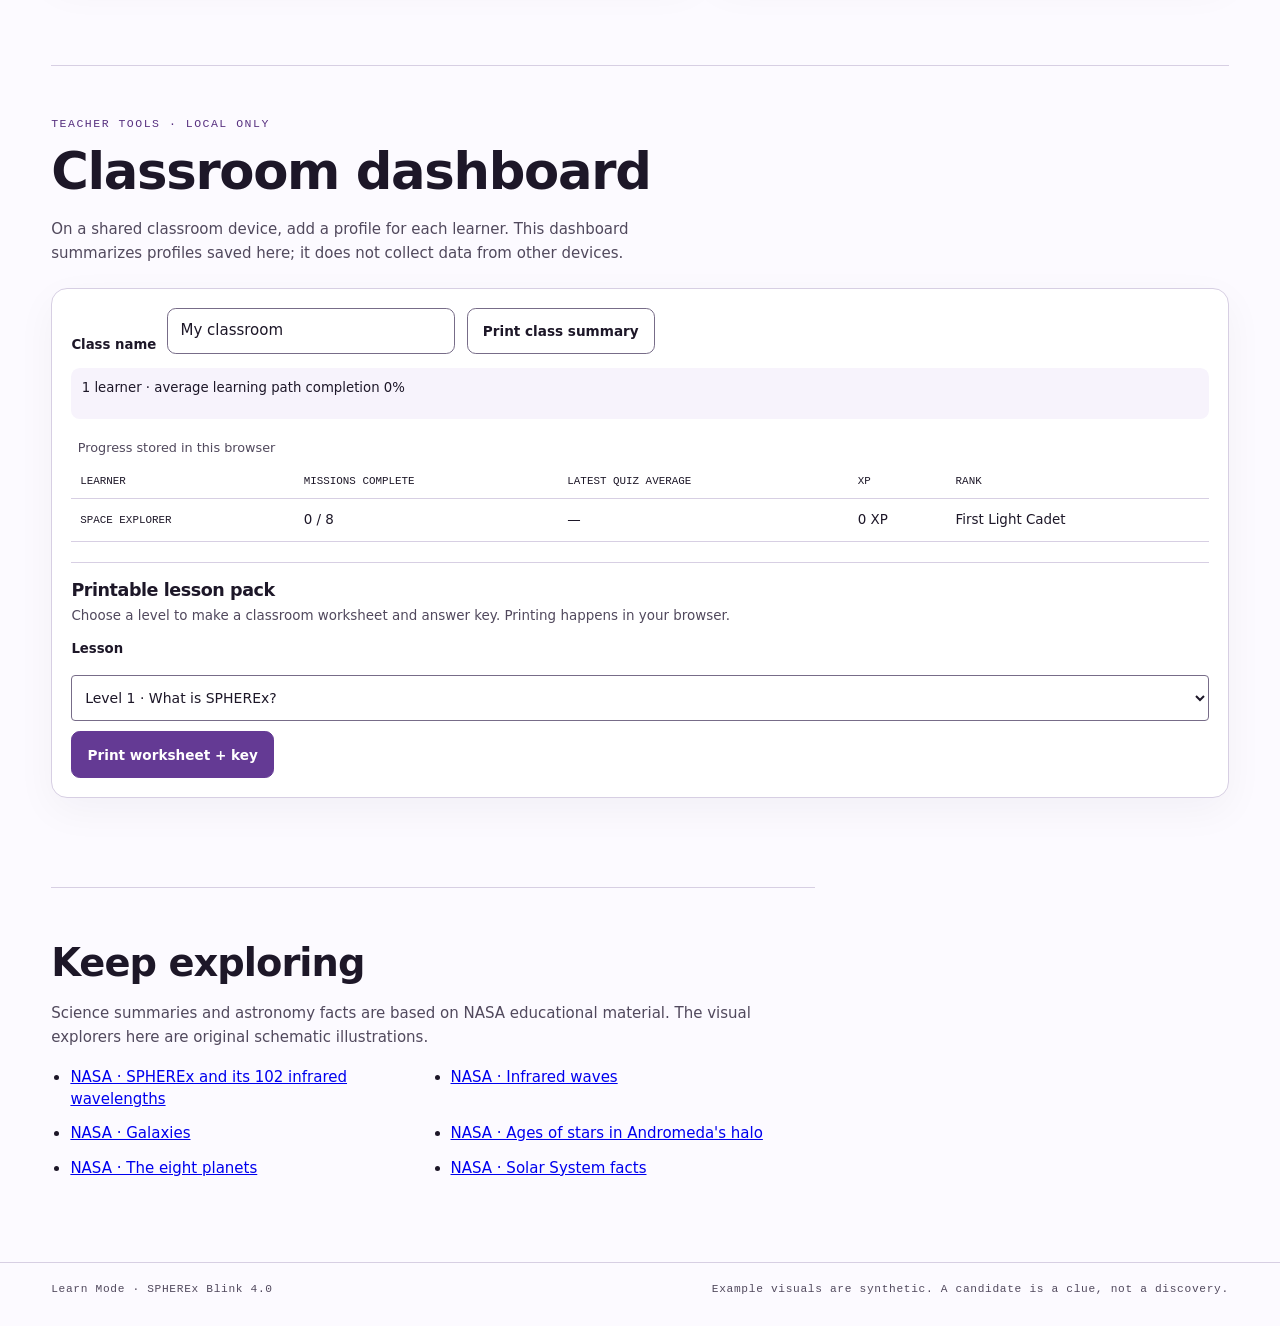
==== commit 0b5d60f4: "Learn Mode: practical Cosmic Missions first; the quiz path renamed Theory lessons Co-Authored-By: Cl" ====
--- a/frontend/learn.html
+++ b/frontend/learn.html
@@ -7,21 +7,16 @@
   <link rel="stylesheet" href="css/styles.css?v=23"><link rel="stylesheet" href="css/instrument.css"><link rel="stylesheet" href="css/overview.css?v=2"><link rel="stylesheet" href="css/learn.css?v=1">
 </head>
 <body class="learn-page">
-  <a class="skip-link" href="#learn-main">Skip to your missions</a>
+  <a class="skip-link" href="#missions">Skip to your missions</a>
   <header class="site-header overview-header learn-header" id="top" data-page="learn">
     <a class="site-brand overview-brand" href="overview.html" aria-label="SPHEREx Blink home"><span class="brand-logo" aria-hidden="true"></span><span>SPHEREx Blink 4.0</span></a>
     <select id="theme-select" data-default-theme="nebula" aria-label="Colour theme"></select>
   </header>
   <main id="learn-main">
     <section class="learn-hero" aria-labelledby="learn-title">
-      <div><p class="learn-kicker">Your space adventure starts here</p><h1 id="learn-title">Learn Mode</h1><p>Eight short missions take you from invisible light to careful citizen science. No astronomy experience needed.</p><p class="synthetic-notice"><span aria-hidden="true">✦</span> <strong>SYNTHETIC DEMO</strong> — diagrams and example images on this page are illustrations, not SPHEREx observations.</p></div>
-      <aside class="learn-progress-card" aria-label="Your learning progress"><div class="progress-heading"><span>Mission progress</span><strong id="progress-label">0 of 8 complete</strong></div><progress id="mission-progress" max="100" value="0">0%</progress><p><strong id="xp-total">0 XP</strong><span id="rank-label">First Light Cadet</span></p><div class="streak-line"><span aria-hidden="true">🔥</span> <span id="streak-label">0 day streak</span><span class="streak-help">Learning streaks stay on this device.</span></div></aside>
+      <div><p class="learn-kicker">Your space adventure starts here</p><h1 id="learn-title">Learn Mode</h1><p>Hands-on missions teach you the whole platform by using it, step by step; eight short theory lessons explain the science behind it. No astronomy experience needed.</p><p class="synthetic-notice"><span aria-hidden="true">✦</span> <strong>SYNTHETIC DEMO</strong> — diagrams and example images on this page are illustrations, not SPHEREx observations.</p></div>
+      <aside class="learn-progress-card" aria-label="Your learning progress"><div class="progress-heading"><span>Theory lesson progress</span><strong id="progress-label">0 of 8 complete</strong></div><progress id="mission-progress" max="100" value="0">0%</progress><p><strong id="xp-total">0 XP</strong><span id="rank-label">First Light Cadet</span></p><div class="streak-line"><span aria-hidden="true">🔥</span> <span id="streak-label">0 day streak</span><span class="streak-help">Learning streaks stay on this device.</span></div></aside>
     </section>
-
-    <div class="learn-layout">
-      <aside class="path-card" aria-labelledby="path-title"><p class="learn-kicker">Learning path</p><h2 id="path-title">Your missions</h2><p class="path-hint">Finish a mission quiz to unlock the next level.</p><ol id="learning-path" class="learning-path" aria-label="Eight learning levels"></ol></aside>
-      <section id="lesson-panel" class="lesson-panel" aria-labelledby="lesson-title" aria-live="polite" aria-atomic="false"><p>Loading your first mission…</p></section>
-    </div>
 
     <!-- ============ Cosmic Missions (features/missions.js, missionsPinView.js; run in Science Mode by missionRunner.js) ============ -->
     <section class="learn-section panel missions" id="missions" aria-labelledby="missions-title">
@@ -44,6 +39,11 @@
       <h3>All missions</h3>
       <div id="mission-catalogue" class="mission-catalogue"></div>
     </section>
+
+    <div class="learn-layout">
+      <aside class="path-card" aria-labelledby="path-title"><p class="learn-kicker">Background reading</p><h2 id="path-title">Theory lessons</h2><p class="path-hint">Short readings with a quiz. The hands-on missions are above.</p><ol id="learning-path" class="learning-path" aria-label="Eight learning levels"></ol></aside>
+      <section id="lesson-panel" class="lesson-panel" aria-labelledby="lesson-title" aria-live="polite" aria-atomic="false"><p>Loading your first mission…</p></section>
+    </div>
 
     <section class="learn-section astra-section" aria-labelledby="astra-title">
       <div class="section-heading"><p class="learn-kicker">Your offline guide</p><h2 id="astra-title">🤖 Astra, your space guide</h2><p>Ask about a space topic, or choose a quick question. Astra uses prepared explanations on this page; it does not send your question to an AI service.</p></div>
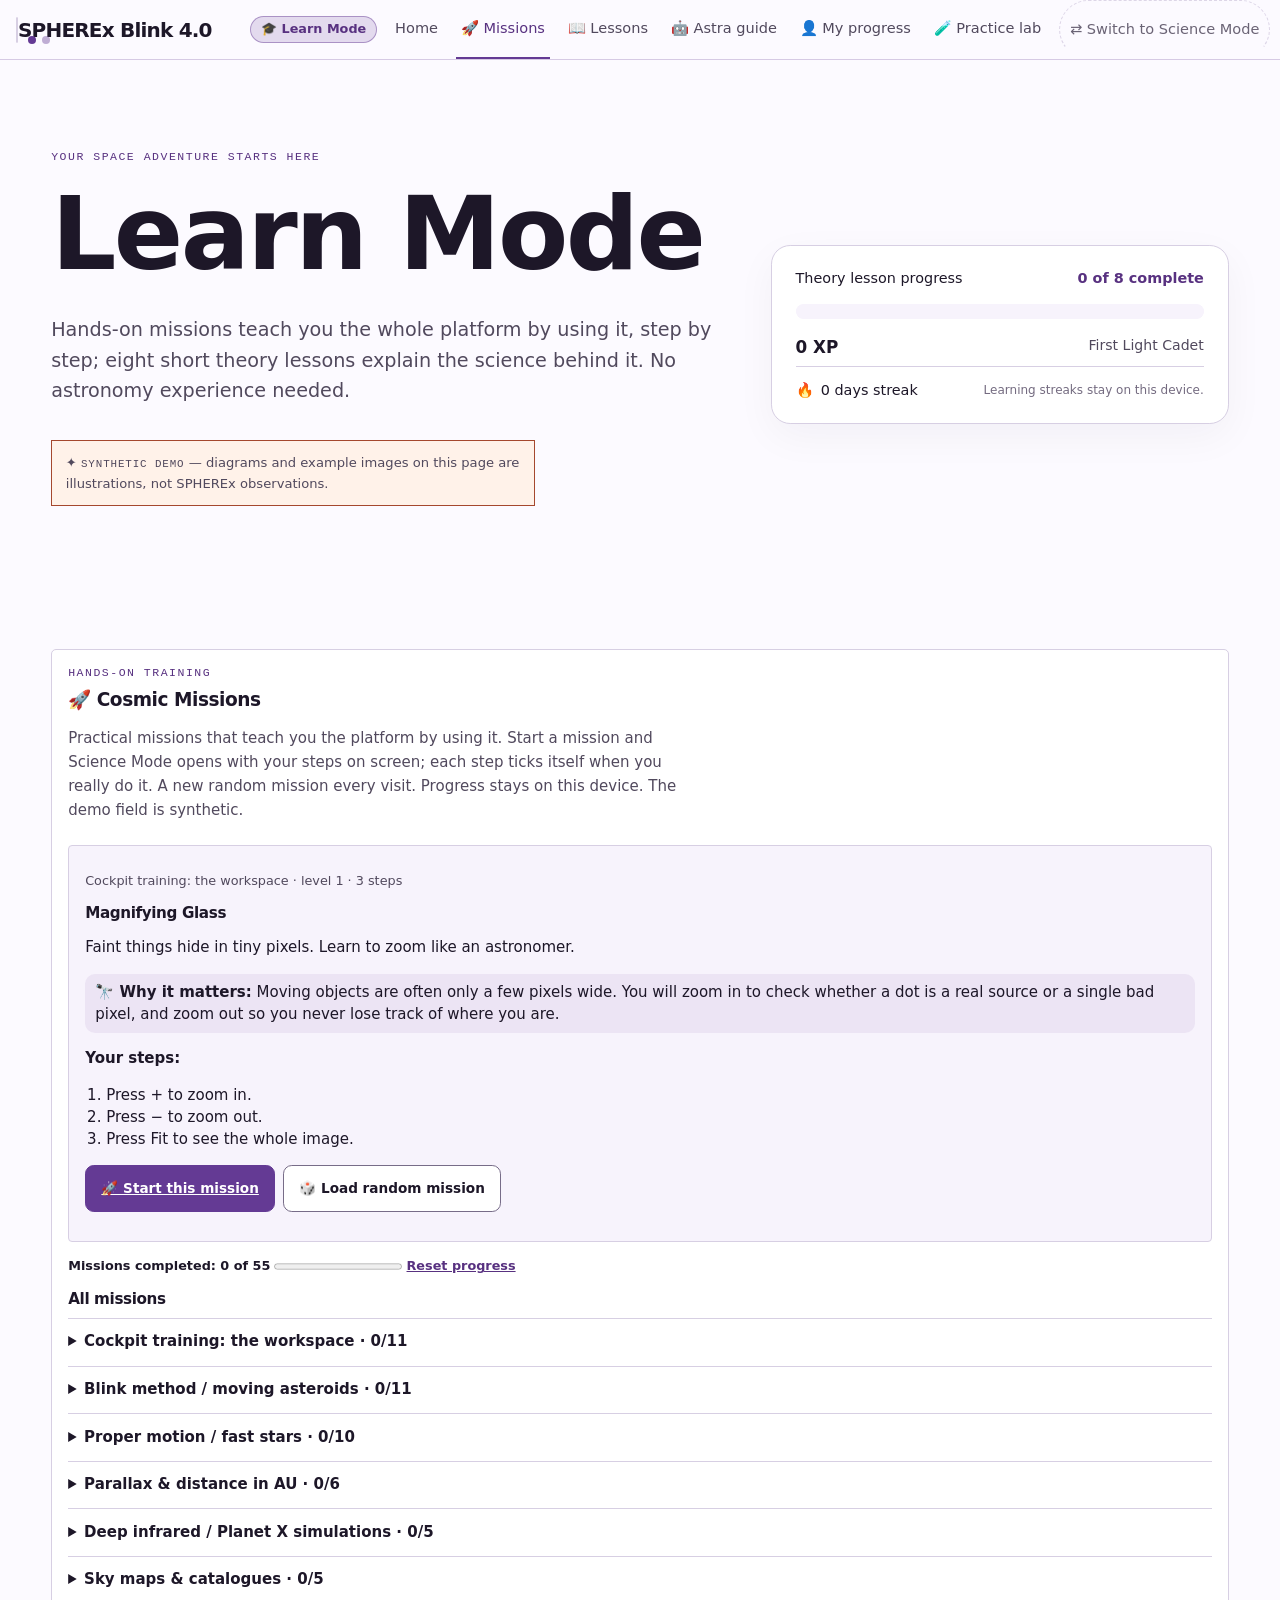
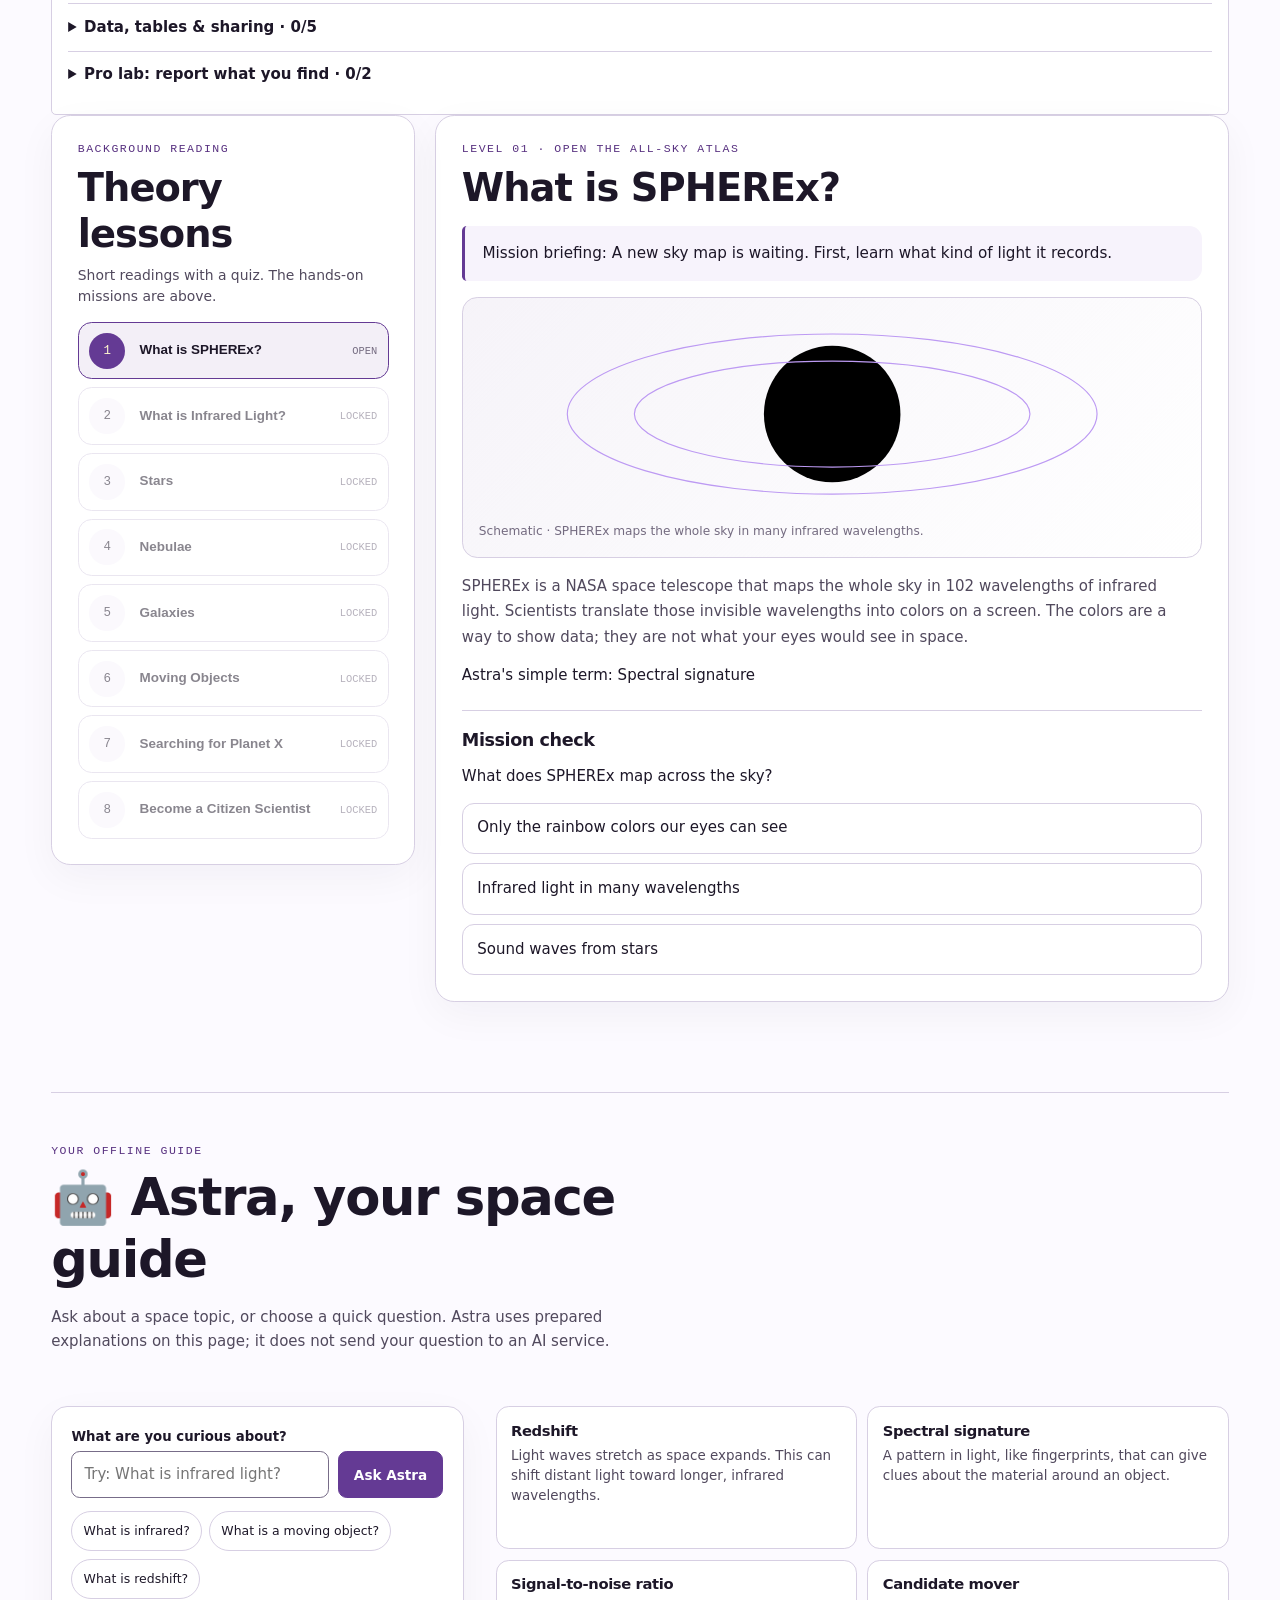
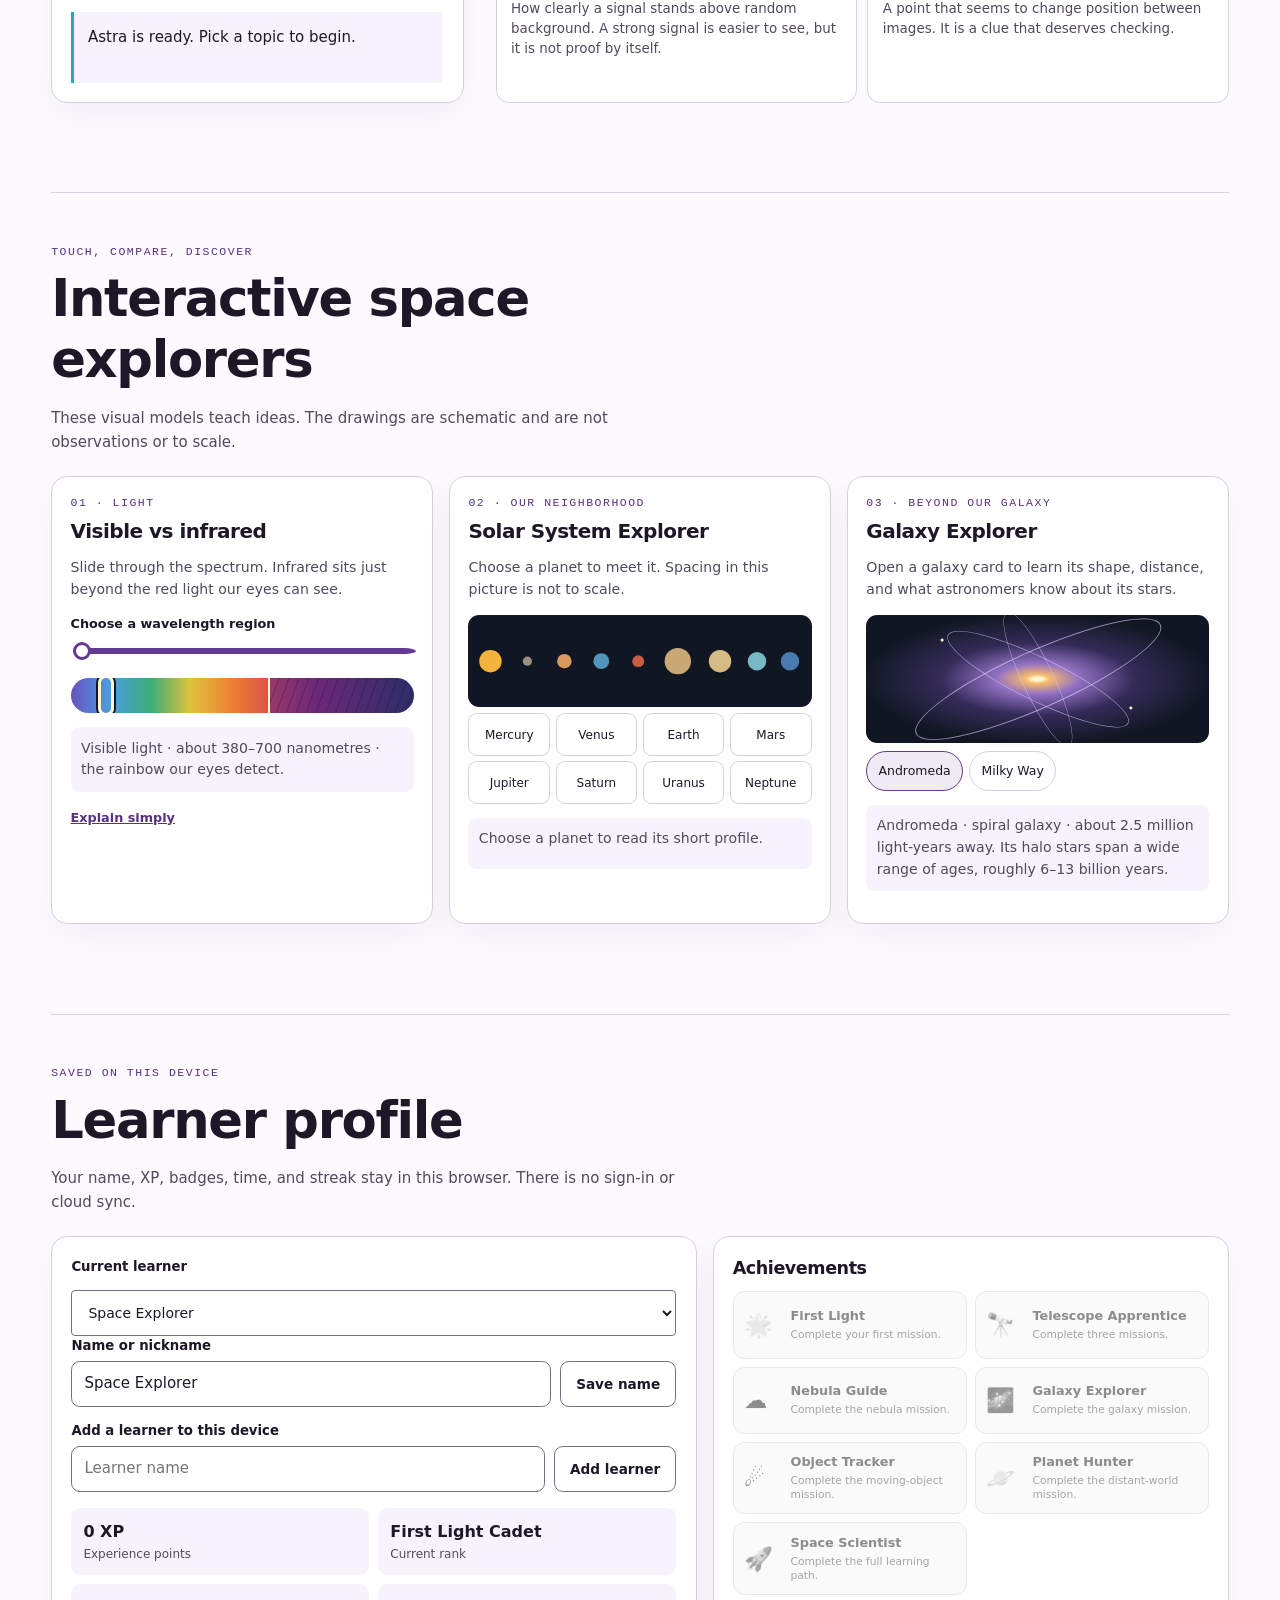
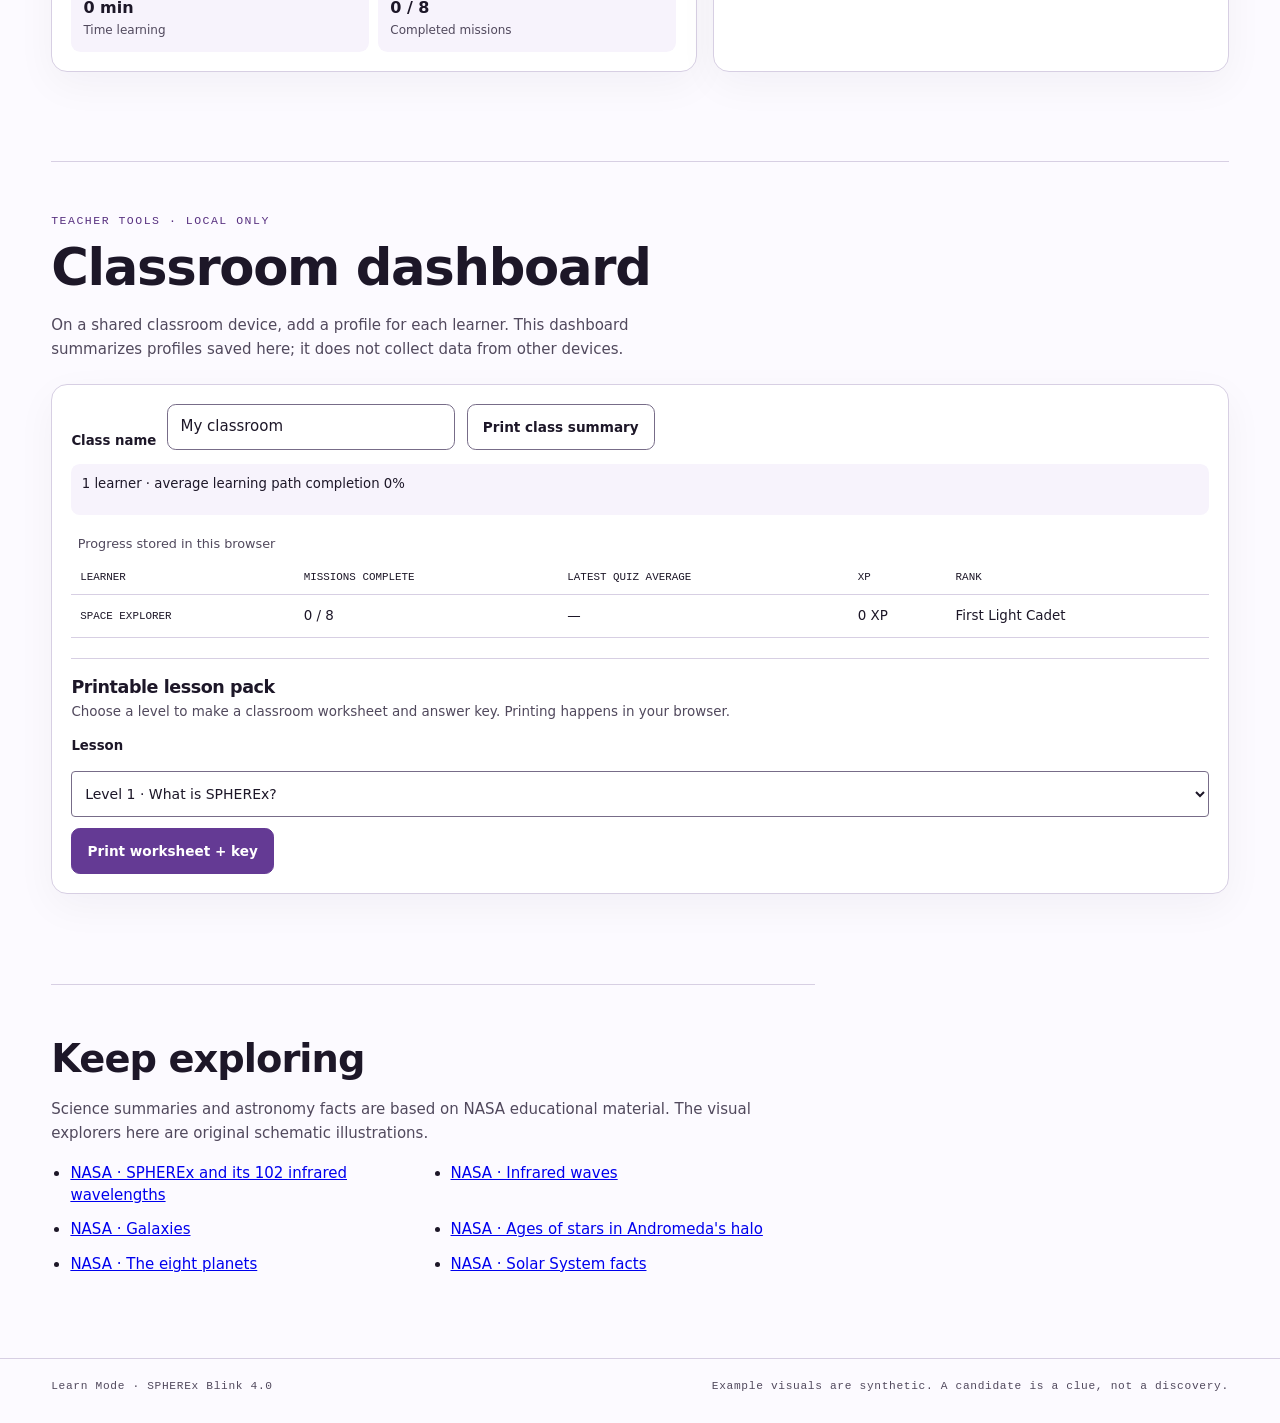
==== commit ed5e52fe: "Choose Learn or Science Mode first, menu shows only that mode; missions get a briefing and why-it-ma" ====
--- a/frontend/learn.html
+++ b/frontend/learn.html
@@ -26,6 +26,7 @@
         <p class="muted small" id="mission-category"></p>
         <h3 id="mission-title"></h3>
         <p id="mission-story"></p>
+        <p class="mission-why"><strong>🔭 Why it matters:</strong> <span id="mission-why"></span></p>
         <p><strong>Your steps:</strong></p>
         <ol id="mission-steps-preview" class="mission-steps"></ol>
         <p class="mission-feedback" id="mission-feedback" hidden></p>
@@ -45,7 +46,7 @@
       <section id="lesson-panel" class="lesson-panel" aria-labelledby="lesson-title" aria-live="polite" aria-atomic="false"><p>Loading your first mission…</p></section>
     </div>
 
-    <section class="learn-section astra-section" aria-labelledby="astra-title">
+    <section class="learn-section astra-section" id="astra" aria-labelledby="astra-title">
       <div class="section-heading"><p class="learn-kicker">Your offline guide</p><h2 id="astra-title">🤖 Astra, your space guide</h2><p>Ask about a space topic, or choose a quick question. Astra uses prepared explanations on this page; it does not send your question to an AI service.</p></div>
       <div class="astra-card"><form id="astra-form"><label for="astra-question">What are you curious about?</label><div class="astra-input-row"><input id="astra-question" maxlength="180" placeholder="Try: What is infrared light?" autocomplete="off"><button class="learn-button learn-button-primary" type="submit">Ask Astra</button></div></form><div class="astra-quick" aria-label="Ask a suggested question"><button type="button" data-ask="What is infrared light?">What is infrared?</button><button type="button" data-ask="What is a candidate mover?">What is a moving object?</button><button type="button" data-ask="What is redshift?">What is redshift?</button></div><p id="astra-answer" class="astra-answer" role="status" aria-live="polite">Astra is ready. Pick a topic to begin.</p></div>
       <div class="glossary-grid" aria-label="Simple science explanations"><article><h3>Redshift</h3><p>Light waves stretch as space expands. This can shift distant light toward longer, infrared wavelengths.</p></article><article><h3>Spectral signature</h3><p>A pattern in light, like fingerprints, that can give clues about the material around an object.</p></article><article><h3>Signal-to-noise ratio</h3><p>How clearly a signal stands above random background. A strong signal is easier to see, but it is not proof by itself.</p></article><article><h3>Candidate mover</h3><p>A point that seems to change position between images. It is a clue that deserves checking.</p></article></div>
--- a/frontend/css/styles.css
+++ b/frontend/css/styles.css
@@ -1372,35 +1372,113 @@
 .mission-feedback { border-left: 3px solid var(--success); padding-left: 10px; }
 .mission-actions { display: flex; flex-wrap: wrap; gap: 8px; }
 #mission-progress-bar { vertical-align: middle; accent-color: var(--accent); }
-.pin-map { width: 100%; max-width: 720px; height: auto; display: block; border-radius: var(--radius-sm); border: 1px solid var(--border); }
-.pin-map-bg { fill: var(--chart-bg); }
-.pin-map-grid { stroke: #ffffff2e; stroke-width: .5; fill: none; }
-.pin-map-label { fill: #ffffffb3; font-size: 7px; font-family: var(--font-mono); }
-.pin-marker path { fill: var(--accent); stroke: #fff; stroke-width: .6; }
-.pin-marker circle { fill: #fff; }
-.pin-marker.is-synthetic path { fill: var(--text-faint); stroke-dasharray: 1.5 1; }
-.pin-list { list-style: none; padding: 0; margin: 10px 0; display: grid; gap: 8px; }
-.pin-item { border: 1px solid var(--border); border-radius: var(--radius-sm); padding: 8px 10px; overflow-wrap: anywhere; }
-.pin-hash { font-family: var(--font-mono); font-size: .8em; color: var(--text-muted); }
-.pin-dialog { border: 1px solid var(--border); border-radius: var(--radius); background: var(--surface); color: var(--text); max-width: min(420px, calc(100vw - 32px)); }
-.pin-dialog input { width: 100%; box-sizing: border-box; padding: 6px 8px; background: var(--field); color: var(--text); border: 1px solid var(--control-border); border-radius: 6px; }
+.pb-head { display: flex; flex-wrap: wrap; justify-content: space-between; align-items: flex-end; gap: 10px; }
+.pb-head h2 { margin: 0; }
+.pb-kicker { margin: 0; font-size: .72rem; letter-spacing: .08em; text-transform: uppercase; color: var(--accent-text); }
+.pb-stats { display: flex; gap: 8px; }
+.pb-stat { padding: 4px 10px; border-radius: 999px; border: 1px solid var(--border); background: var(--raised); font-size: .85rem; }
+.pb-toolbar { display: flex; flex-wrap: wrap; justify-content: space-between; gap: 8px; margin: 10px 0; }
+.pb-toggle { display: inline-flex; border: 1px solid var(--border); border-radius: 999px; padding: 3px; background: var(--raised); }
+.pb-view { border: 0; background: none; color: var(--text-muted); padding: 5px 12px; border-radius: 999px; cursor: pointer; font: inherit; font-size: .85rem; }
+.pb-view[aria-pressed="true"] { background: var(--accent); color: var(--on-accent, #fff); }
+.pb-map-wrap { position: relative; }
+.pin-map { width: 100%; height: auto; display: block; border-radius: var(--radius-sm); border: 1px solid var(--border); background: var(--chart-bg); }
+.pb-sky-in { stop-color: #16243a; } .pb-sky-out { stop-color: var(--chart-bg); }
+.pb-glow-in { stop-color: rgb(var(--accent-rgb)); stop-opacity: .55; } .pb-glow-out { stop-color: rgb(var(--accent-rgb)); stop-opacity: 0; }
+.pb-star { fill: #fff; }
+.pb-grid { stroke: #ffffff1f; stroke-width: .6; }
+.pb-equator { stroke: #ffffff59; stroke-width: .8; stroke-dasharray: 4 4; }
+.pb-ecliptic { fill: none; stroke: #f2c14e; stroke-opacity: .7; stroke-width: 1.2; stroke-dasharray: 2 5; }
+.pb-label { fill: #ffffffb0; font: 10px var(--font-mono); }
+.pb-compass { fill: #ffffffd9; font-weight: 700; }
+.pb-here circle { fill: none; stroke: #7fd6ff; stroke-width: 1.5; } .pb-here path { stroke: #7fd6ff; stroke-width: 1.5; }
+.pb-here-label { fill: #7fd6ff; }
+.pb-fieldbox { fill: #7fd6ff0f; stroke: #7fd6ff; stroke-width: 1.2; stroke-dasharray: 6 4; }
+.pin-marker { cursor: pointer; outline: none; }
+.pb-drop { fill: var(--accent); stroke: #fff; stroke-width: 1.4; transition: transform .2s var(--ease); }
+.pb-initials { fill: #fff; font: 700 7.5px var(--font-body); pointer-events: none; }
+.pb-pulse { fill: none; stroke: rgb(var(--accent-rgb)); stroke-width: 1.5; transform-origin: center; animation: pb-pulse 2s ease-out infinite; }
+.pin-marker.is-synthetic .pb-drop { fill: #6f7a8a; stroke-dasharray: 2 1.5; }
+.pin-marker.is-synthetic .pb-pulse { stroke: #9aa5b5; }
+.pin-marker:hover .pb-drop, .pin-marker:focus-visible .pb-drop, .pin-marker.is-open .pb-drop { transform: scale(1.25); stroke: #f2c14e; }
+@keyframes pb-pulse { from { r: 4; opacity: .9; } to { r: 22; opacity: 0; } }
+@media (prefers-reduced-motion: reduce) { .pb-pulse { animation: none; } }
+.pb-popup { position: absolute; z-index: 5; width: min(320px, calc(100% - 16px)); padding: 12px; border-radius: var(--radius-sm); background: var(--surface); color: var(--text);
+  border: 1px solid rgb(var(--accent-rgb) / .6); box-shadow: var(--shadow); font-size: .88rem; }
+.pb-close { position: absolute; top: 6px; right: 8px; border: 0; background: none; color: var(--text-muted); font-size: 1.2rem; cursor: pointer; }
+.pb-legend { display: flex; flex-wrap: wrap; align-items: center; gap: 4px 10px; color: var(--text-muted); margin: 8px 0; }
+.pb-key { display: inline-block; width: 12px; height: 12px; border-radius: 50%; vertical-align: middle; }
+.pb-key-real { background: var(--accent); } .pb-key-syn { background: #6f7a8a; } .pb-key-here { border: 2px solid #7fd6ff; } .pb-key-ecl { border-radius: 0; height: 2px; background: #f2c14e; }
+.pb-empty { text-align: center; padding: 18px; border: 1px dashed var(--border); border-radius: var(--radius-sm); color: var(--text-muted); }
+.pin-list { list-style: none; padding: 0; margin: 12px 0; display: grid; gap: 10px; grid-template-columns: repeat(auto-fill, minmax(min(100%, 320px), 1fr)); }
+.pin-item { border: 1px solid var(--border); border-radius: var(--radius-sm); padding: 12px; background: var(--raised); overflow-wrap: anywhere; transition: border-color .2s; }
+.pin-item.is-open { border-color: var(--accent); box-shadow: 0 0 0 3px rgb(var(--accent-rgb) / .15); }
+.pb-card-head { display: flex; gap: 10px; align-items: center; }
+.pb-card-head strong { display: block; }
+.pb-when { display: block; font-size: .8rem; color: var(--text-muted); }
+.pb-avatar { flex: none; width: 38px; height: 38px; border-radius: 50%; display: grid; place-items: center; font-weight: 700; background: var(--accent); color: var(--on-accent, #fff); }
+.pb-coords { display: flex; flex-wrap: wrap; gap: 4px 12px; margin: 8px 0 4px; font-family: var(--font-mono); font-size: .85rem; }
+.pb-chips { display: flex; flex-wrap: wrap; gap: 6px; margin: 6px 0; }
+.pb-chip { padding: 2px 8px; border-radius: 999px; font-size: .78rem; background: rgb(var(--accent-rgb) / .12); border: 1px solid rgb(var(--accent-rgb) / .3); }
+.pb-hash { margin: 6px 0 0; font-size: .8rem; }
+.pb-hash code { font-family: var(--font-mono); color: var(--text-muted); }
+.pb-verify { color: var(--success); font-size: .78rem; } .pb-verify.is-bad { color: var(--danger); }
+.pb-popup-actions { display: flex; flex-wrap: wrap; gap: 6px; margin: 8px 0 0; }
+.pb-preview { padding: 8px 10px; border-radius: 10px; background: var(--raised); margin: 8px 0 12px; }
+.pb-dialog-actions { display: flex; justify-content: flex-end; gap: 8px; }
+.pin-dialog { border: 1px solid rgb(var(--accent-rgb) / .6); border-radius: var(--radius); background: var(--surface); color: var(--text); width: min(440px, calc(100vw - 32px)); box-shadow: var(--shadow); }
+.pin-dialog::backdrop { background: rgb(0 0 0 / .55); backdrop-filter: blur(3px); }
+.pin-dialog h3 { margin: 2px 0 0; }
+.pin-dialog input { width: 100%; box-sizing: border-box; padding: 8px 10px; margin-top: 4px; background: var(--field); color: var(--text); border: 1px solid var(--control-border); border-radius: 8px; font-size: 1rem; }
 #pin-name-error { color: var(--danger); }
 .mission-steps { margin: 6px 0 10px; padding-left: 1.4em; }
 .mission-catalogue details { border-top: 1px solid var(--border); padding: 6px 0; }
 .mission-catalogue summary { cursor: pointer; font-weight: 600; }
 .mission-catalogue ul { margin: 6px 0; padding-left: 1.2em; }
-.mission-runner { position: fixed; right: 16px; bottom: 16px; z-index: 1000; width: min(360px, calc(100vw - 32px)); max-height: 60vh; overflow: auto;
-  background: var(--surface); color: var(--text); border: 2px solid var(--accent); border-radius: var(--radius); box-shadow: var(--shadow); padding: 12px 14px; }
-.mission-runner h2 { margin: 0 0 6px; font-size: 1.1rem; }
-.mission-runner-kicker { margin: 0; font-size: .75rem; color: var(--text-muted); text-transform: uppercase; letter-spacing: .05em; }
-.mission-runner-story { font-size: .9rem; color: var(--text-muted); }
-.mission-runner .mission-steps { list-style: none; padding: 0; }
-.mission-runner .mission-steps li { padding: 4px 0; color: var(--text-faint); }
-.mission-runner .mission-steps li span { display: inline-block; min-width: 1.4em; font-weight: 700; }
-.mission-runner .mission-steps li.is-current { color: var(--text); font-weight: 600; }
-.mission-runner .mission-steps li.is-done { color: var(--success); }
-.mission-runner-win { border-left: 3px solid var(--success); padding-left: 10px; }
-.mission-runner-actions { display: flex; flex-wrap: wrap; gap: 8px; margin: 8px 0 0; }
+.mission-runner { position: fixed; right: 16px; bottom: 16px; z-index: 1000; width: min(380px, calc(100vw - 32px)); max-height: 72vh; overflow: auto;
+  background: linear-gradient(160deg, rgb(var(--accent-rgb) / .14), transparent 45%), var(--surface); color: var(--text);
+  border: 1px solid rgb(var(--accent-rgb) / .6); border-radius: var(--radius); box-shadow: var(--shadow), 0 0 0 4px rgb(var(--accent-rgb) / .08); }
+.mission-runner.is-collapsed .mr-body { display: none; }
+.mission-runner.is-won { border-color: var(--success); }
+.mr-head { display: flex; gap: 10px; align-items: center; padding: 12px 14px 8px; }
+.mr-head h2 { margin: 0; font-size: 1.05rem; line-height: 1.2; }
+.mr-icon { font-size: 1.6rem; width: 44px; height: 44px; display: grid; place-items: center; flex: none; border-radius: 12px; background: rgb(var(--accent-rgb) / .16); }
+.mr-kicker { margin: 0 0 2px; font-size: .7rem; color: var(--text-muted); text-transform: uppercase; letter-spacing: .06em; }
+.mr-collapse { margin-left: auto; align-self: flex-start; background: none; border: 1px solid var(--border); color: var(--text); border-radius: 8px; width: 30px; height: 30px; cursor: pointer; }
+.mr-bar { height: 4px; margin: 0 14px; background: var(--border); border-radius: 4px; overflow: hidden; }
+.mr-bar span { display: block; height: 100%; background: var(--accent); transition: width .4s var(--ease); }
+.mission-runner.is-won .mr-bar span { background: var(--success); }
+.mr-body { padding: 8px 14px 14px; }
+.mr-story { font-size: .9rem; color: var(--text-muted); margin: 6px 0; font-style: italic; }
+.mr-section { margin: 10px 0 2px; font-size: .74rem; font-weight: 700; letter-spacing: .06em; text-transform: uppercase; color: var(--accent-text); }
+.mr-why-text { margin: 2px 0 6px; font-size: .9rem; }
+.mr-steps-preview li { color: var(--text-muted); }
+.mr-why { font-size: .85rem; margin: 6px 0; padding: 8px 10px; border-radius: 10px; background: var(--raised); border: 1px solid var(--border); }
+.mr-note { font-size: .86rem; margin: 8px 0; padding: 8px 10px; border-radius: 10px; background: rgb(var(--accent-rgb) / .1); border-left: 3px solid var(--accent); animation: mr-in .35s var(--ease); }
+.mr-steps { list-style: none; padding: 0; margin: 8px 0; display: grid; gap: 6px; }
+.mr-steps li { display: flex; gap: 8px; align-items: flex-start; font-size: .9rem; color: var(--text-faint); }
+.mr-dot { flex: none; width: 22px; height: 22px; border-radius: 50%; display: grid; place-items: center; font-size: .75rem; font-weight: 700; border: 1px solid var(--border); }
+.mr-steps li.is-current { color: var(--text); font-weight: 600; }
+.mr-steps li.is-current .mr-dot { background: var(--accent); color: var(--on-accent, #fff); border-color: var(--accent); }
+.mr-steps li.is-done { color: var(--text-muted); }
+.mr-steps li.is-done .mr-dot { background: var(--success); color: #fff; border-color: var(--success); }
+.mr-measure { margin: 10px 0; padding: 10px; border: 1px dashed rgb(var(--accent-rgb) / .7); border-radius: 10px; }
+.mr-measure label { display: block; font-size: .86rem; margin-bottom: 6px; }
+.mr-measure-row { display: flex; gap: 6px; }
+.mr-measure input { flex: 1; min-width: 0; padding: 6px 8px; background: var(--field); color: var(--text); border: 1px solid var(--control-border); border-radius: 6px; font-family: var(--font-mono); }
+.mr-wrong { color: var(--danger); font-size: .85rem; margin: 6px 0 0; }
+.mr-win { text-align: center; padding: 6px 4px; animation: mr-in .5s var(--ease); }
+.mr-trophy { font-size: 2.4rem; margin: 0; animation: mr-pop .6s var(--ease); }
+.mr-actions { display: flex; flex-wrap: wrap; gap: 8px; margin: 8px 0 0; }
+@keyframes mr-in { from { opacity: 0; transform: translateY(6px); } }
+@keyframes mr-pop { 0% { transform: scale(.3); } 70% { transform: scale(1.2); } }
+@media (prefers-reduced-motion: reduce) { .mr-note, .mr-win, .mr-trophy { animation: none; } }
 .mission-target { outline: 3px solid var(--accent) !important; outline-offset: 3px; border-radius: 6px; animation: mission-pulse 1.4s ease-in-out infinite; }
 @keyframes mission-pulse { 50% { outline-color: transparent; } }
 @media (prefers-reduced-motion: reduce) { .mission-target { animation: none; } }
+@media (max-width: 640px) { .pb-popup { position: static; width: auto; margin-top: 8px; } }
+/* the chosen mode in the site menu (siteHeader.js) */
+.mode-chip { display: inline-flex; align-items: center; padding: 3px 10px; border-radius: 999px; font-size: .8rem; font-weight: 700; white-space: nowrap;
+  background: rgb(var(--accent-rgb) / .16); color: var(--accent-text); border: 1px solid rgb(var(--accent-rgb) / .45); }
+.mode-switch-link { font-size: .85rem; opacity: .85; border: 1px dashed var(--border); border-radius: 999px; padding: 2px 10px !important; }
+.mission-why { padding: 8px 10px; border-radius: 10px; background: rgb(var(--accent-rgb) / .08); }
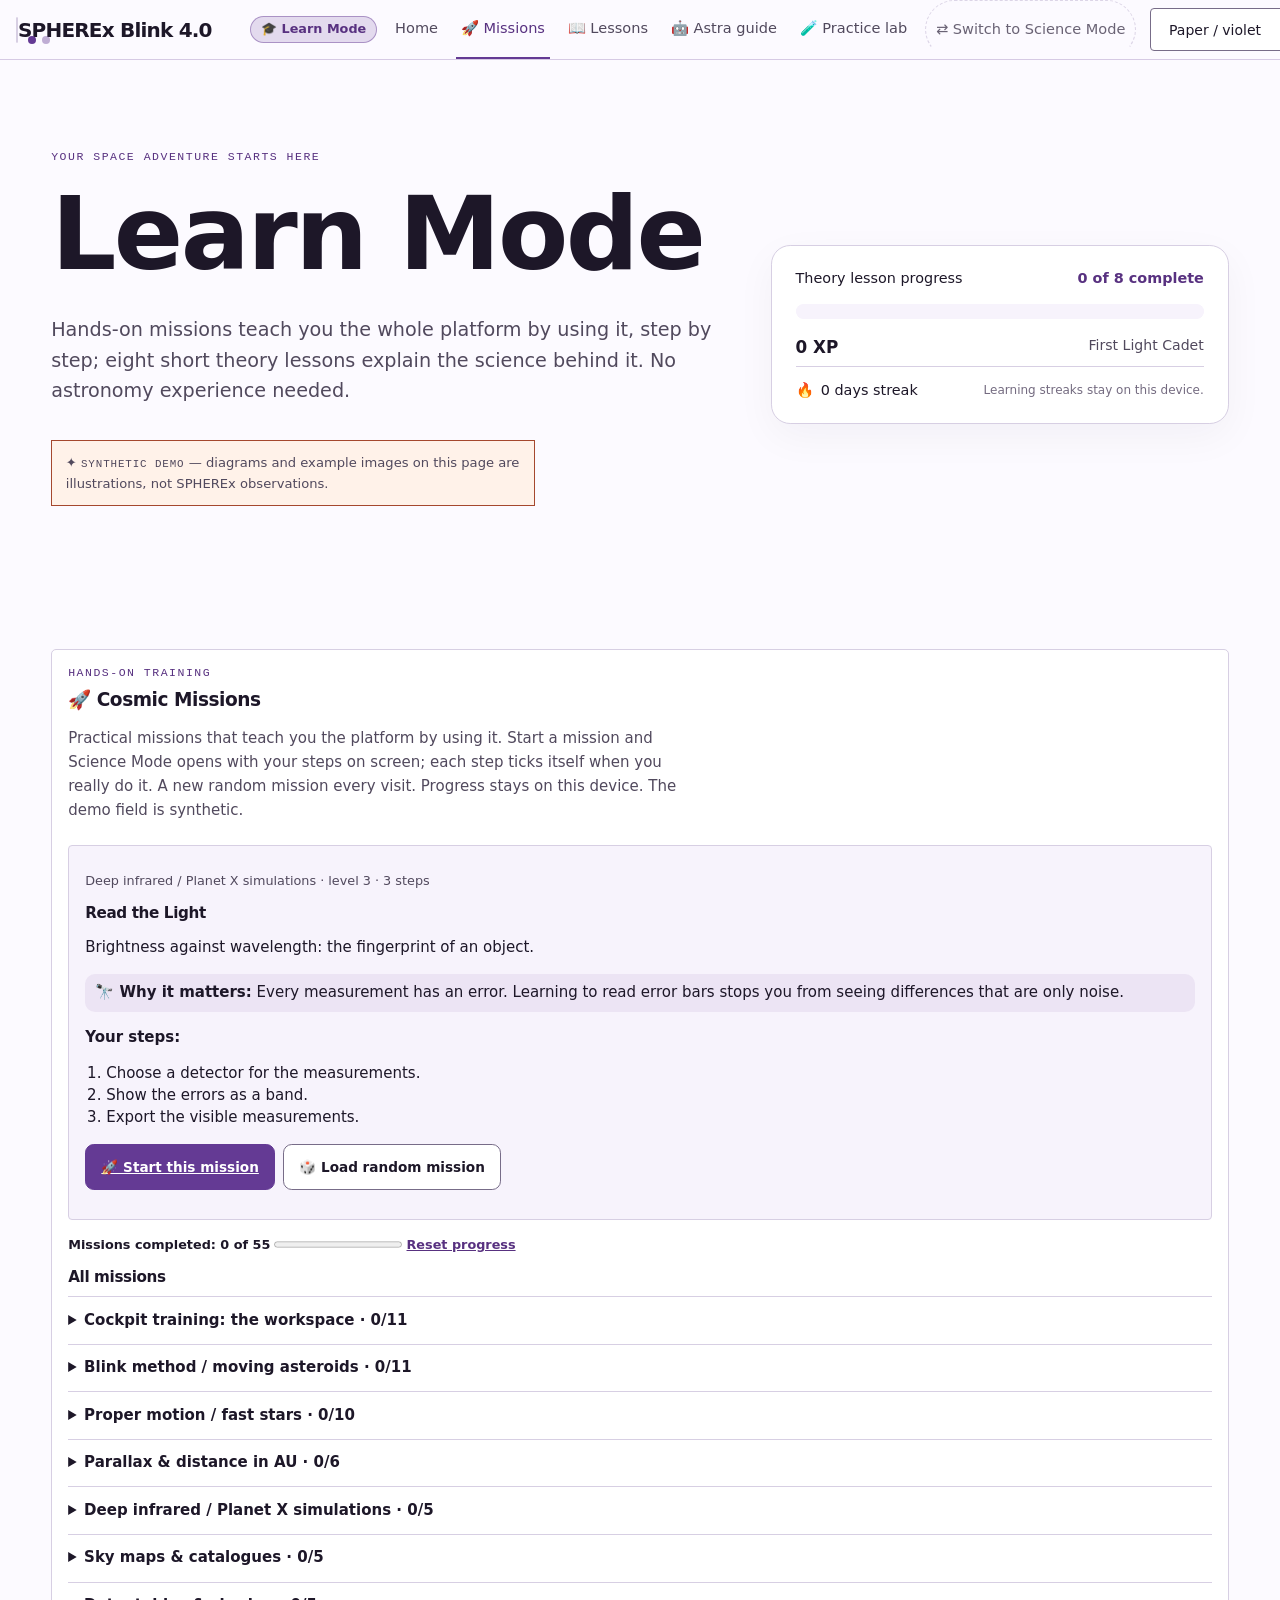
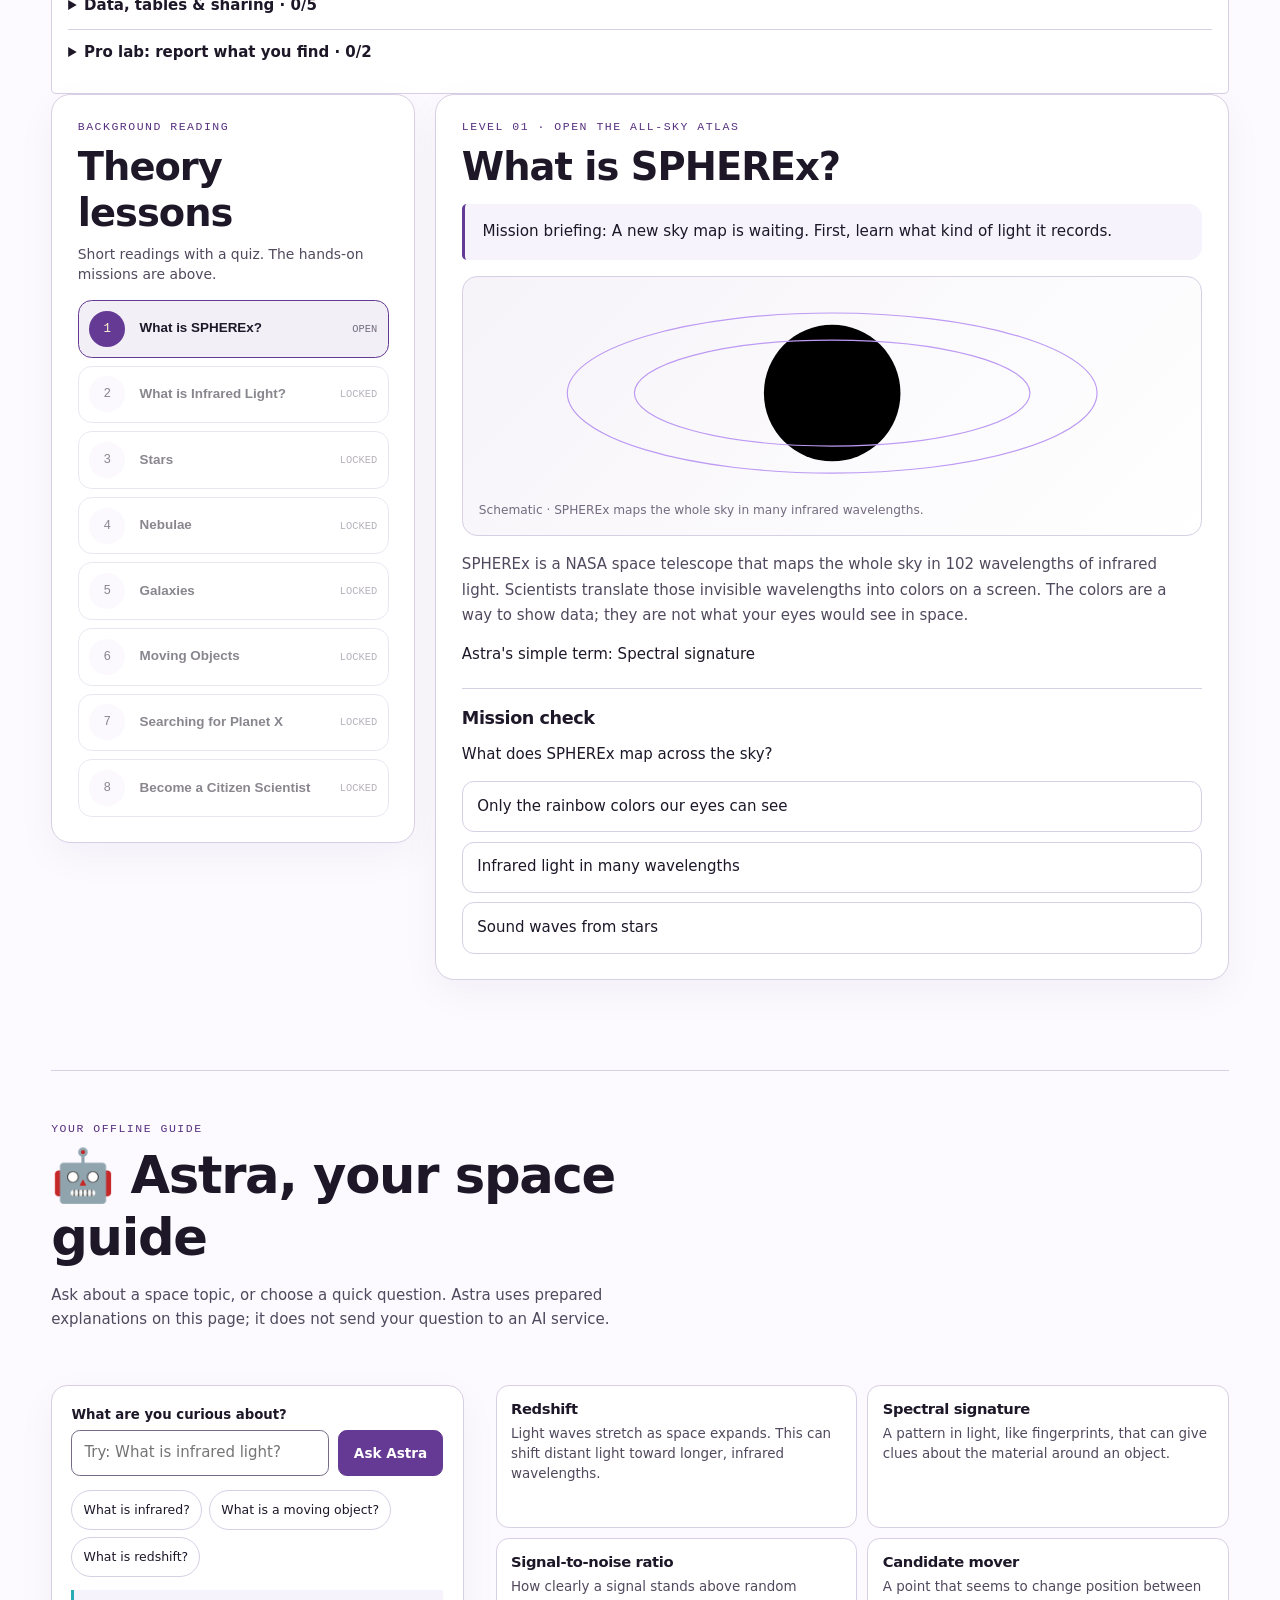
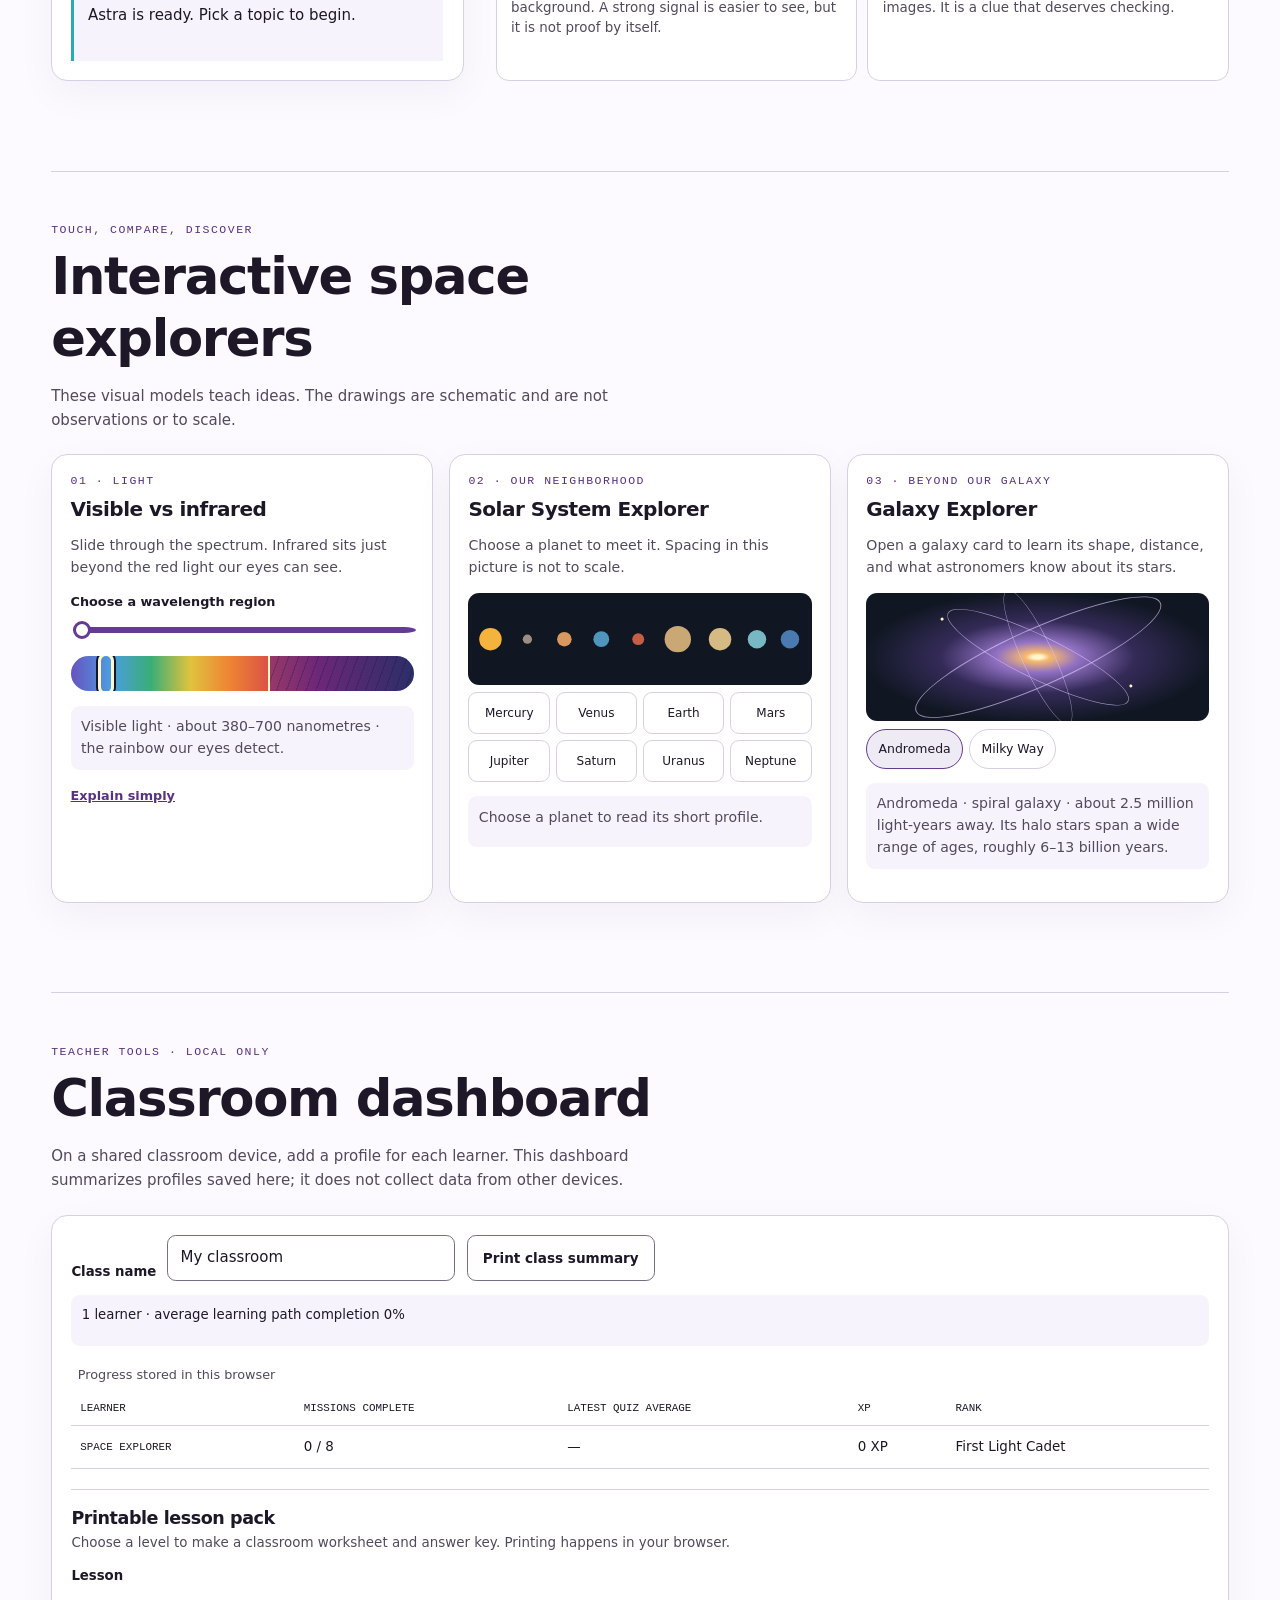
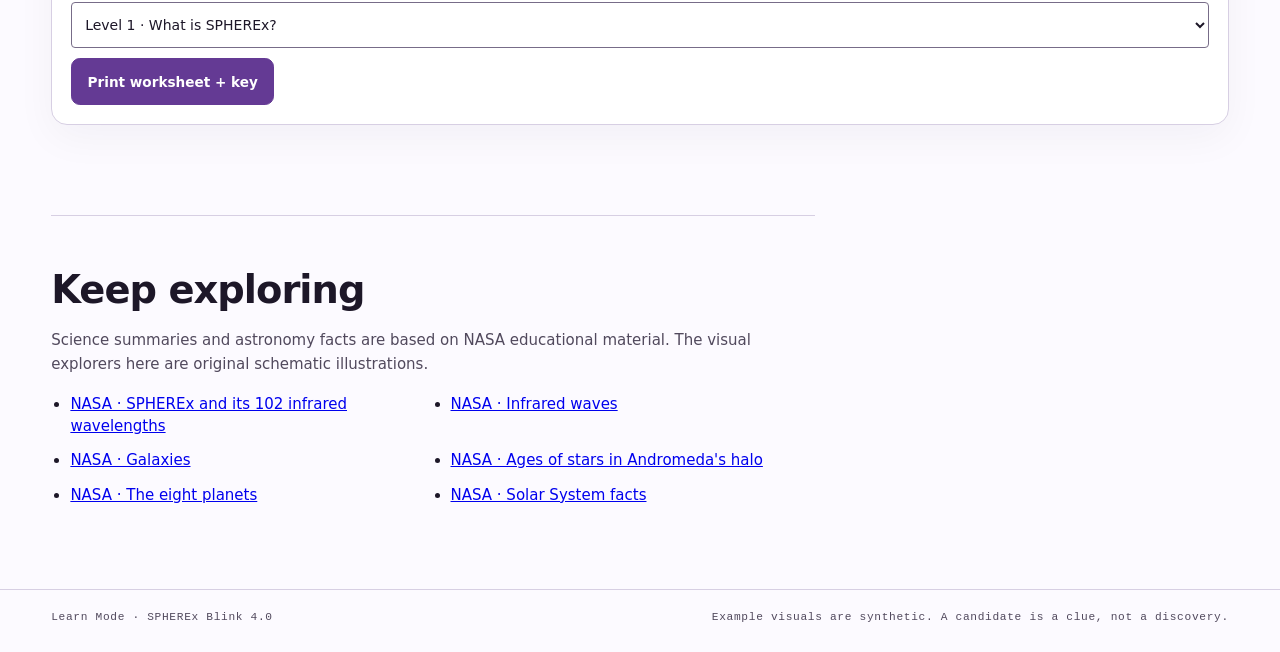
==== commit 2c9a1dc7: "Remove the learner profile panel; the home page menu shows only Home Co-Authored-By: Claude Opus 5.5" ====
--- a/frontend/learn.html
+++ b/frontend/learn.html
@@ -60,7 +60,6 @@
       </div>
     </section>
 
-    <section class="learn-section profile-section" id="learner-profile" aria-labelledby="profile-title"><div class="section-heading"><p class="learn-kicker">Saved on this device</p><h2 id="profile-title">Learner profile</h2><p>Your name, XP, badges, time, and streak stay in this browser. There is no sign-in or cloud sync.</p></div><div class="profile-layout"><div class="profile-card"><label for="profile-select">Current learner</label><select id="profile-select" aria-label="Choose a learner profile"></select><form id="profile-form"><label for="profile-name">Name or nickname</label><div class="astra-input-row"><input id="profile-name" maxlength="40" required><button class="learn-button" type="submit">Save name</button></div></form><form id="add-learner-form"><label for="new-learner-name">Add a learner to this device</label><div class="astra-input-row"><input id="new-learner-name" maxlength="40" placeholder="Learner name"><button class="learn-button" type="submit">Add learner</button></div></form><div class="profile-stats"><p><strong id="profile-xp">0 XP</strong><span>Experience points</span></p><p><strong id="profile-rank">First Light Cadet</strong><span>Current rank</span></p><p><strong id="profile-time">0 min</strong><span>Time learning</span></p><p><strong id="profile-completed">0 / 8</strong><span>Completed missions</span></p></div></div><div class="badge-panel"><h3>Achievements</h3><ul id="badge-list" class="badge-list"></ul></div></div></section>
 
     <section class="learn-section classroom-section" aria-labelledby="classroom-title"><div class="section-heading"><p class="learn-kicker">Teacher tools · local only</p><h2 id="classroom-title">Classroom dashboard</h2><p>On a shared classroom device, add a profile for each learner. This dashboard summarizes profiles saved here; it does not collect data from other devices.</p></div><div class="classroom-dashboard"><div class="classroom-toolbar"><label for="classroom-name">Class name</label><input id="classroom-name" maxlength="60" value="My classroom"><button type="button" id="print-class-report" class="learn-button">Print class summary</button></div><p id="class-progress" class="explorer-readout" aria-live="polite"></p><div class="table-scroll"><table><caption>Progress stored in this browser</caption><thead><tr><th scope="col">Learner</th><th scope="col">Missions complete</th><th scope="col">Latest quiz average</th><th scope="col">XP</th><th scope="col">Rank</th></tr></thead><tbody id="classroom-rows"></tbody></table></div><div class="worksheet-tools"><div><h3>Printable lesson pack</h3><p>Choose a level to make a classroom worksheet and answer key. Printing happens in your browser.</p></div><label for="worksheet-level">Lesson</label><select id="worksheet-level"></select><button type="button" id="print-worksheet" class="learn-button learn-button-primary">Print worksheet + key</button></div><div id="printable-content" class="printable-content" aria-live="polite"></div></div></section>
 
--- a/frontend/css/styles.css
+++ b/frontend/css/styles.css
@@ -1454,6 +1454,8 @@
 .mr-why-text { margin: 2px 0 6px; font-size: .9rem; }
 .mr-steps-preview li { color: var(--text-muted); }
 .mr-why { font-size: .85rem; margin: 6px 0; padding: 8px 10px; border-radius: 10px; background: var(--raised); border: 1px solid var(--border); }
+.mr-hint { font-size: .85rem; margin: 6px 0; padding: 8px 10px; border-radius: 10px; border: 1px dashed var(--warn); background: rgb(var(--warn-rgb) / .1); }
+.mr-warn { font-size: .86rem; padding: 8px 10px; border-radius: 10px; border: 1px solid var(--warn); background: rgb(var(--warn-rgb) / .12); }
 .mr-note { font-size: .86rem; margin: 8px 0; padding: 8px 10px; border-radius: 10px; background: rgb(var(--accent-rgb) / .1); border-left: 3px solid var(--accent); animation: mr-in .35s var(--ease); }
 .mr-steps { list-style: none; padding: 0; margin: 8px 0; display: grid; gap: 6px; }
 .mr-steps li { display: flex; gap: 8px; align-items: flex-start; font-size: .9rem; color: var(--text-faint); }
@@ -1482,3 +1484,30 @@
   background: rgb(var(--accent-rgb) / .16); color: var(--accent-text); border: 1px solid rgb(var(--accent-rgb) / .45); }
 .mode-switch-link { font-size: .85rem; opacity: .85; border: 1px dashed var(--border); border-radius: 999px; padding: 2px 10px !important; }
 .mission-why { padding: 8px 10px; border-radius: 10px; background: rgb(var(--accent-rgb) / .08); }
+
+/* ---------- the object finder's candidate cards (main.js renderMovers) ---------- */
+.mover-list { gap: .6rem; }
+#mover-list .mover-item { display: flex; flex-direction: column; align-items: stretch; gap: .45rem; text-align: left; padding: .8rem .9rem; border-radius: var(--radius-sm);
+  background: linear-gradient(150deg, rgb(var(--accent-rgb) / .08), transparent 55%), var(--raised); transition: border-color .2s, box-shadow .2s, transform .15s; }
+#mover-list .mover-item:hover { transform: translateY(-1px); box-shadow: 0 8px 22px -12px rgb(0 0 0 / .6); }
+#mover-list .mover-item[aria-pressed="true"] { box-shadow: 0 0 0 3px rgb(var(--accent-rgb) / .25); }
+.mover-head { display: flex; align-items: center; gap: .5rem; }
+#mover-list .mover-rank { grid-row: auto; display: grid; place-items: center; min-width: 2.2rem; height: 2.2rem; border-radius: 50%; font-size: 1rem; background: var(--accent); color: var(--on-accent, #fff); }
+.mover-verdict { padding: .15rem .6rem; border-radius: 999px; font-size: .78rem; font-weight: 700; border: 1px solid currentColor; }
+.mover-verdict.is-known { color: var(--success); background: rgb(40 99 59 / .12); }
+.mover-verdict.is-new { color: var(--accent-text); background: rgb(var(--accent-rgb) / .12); }
+.mover-verdict.is-distant { color: var(--warn); background: rgb(var(--warn-rgb) / .12); }
+.mover-arrow { margin-left: auto; display: inline-flex; align-items: center; gap: .25rem; font-size: .8rem; color: var(--text-muted); }
+.mover-arrow svg { width: 26px; height: 26px; }
+.mover-arrow circle { fill: none; stroke: var(--border); }
+.mover-arrow path { fill: none; stroke: var(--accent); stroke-width: 2; stroke-linecap: round; stroke-linejoin: round; }
+#mover-list .mover-main { font-size: 1.02rem; }
+.mover-meters { display: grid; grid-template-columns: repeat(auto-fit, minmax(140px, 1fr)); gap: .4rem .8rem; }
+.mover-meter { display: grid; gap: .2rem; }
+.mover-meter-label { font-size: .74rem; color: var(--text-muted); }
+.mover-meter-track { height: 6px; border-radius: 6px; background: var(--border); overflow: hidden; }
+.mover-meter-track span { display: block; height: 100%; background: var(--success); border-radius: 6px; }
+.mover-detail { border-radius: var(--radius-sm); border: 1px solid rgb(var(--accent-rgb) / .45); background: var(--surface); }
+.mover-detail > .btn { margin: .2rem .3rem .2rem 0; }
+.pb-sync { margin: 6px 0; padding: 6px 10px; border-radius: 10px; background: rgb(var(--accent-rgb) / .08); border: 1px solid rgb(var(--accent-rgb) / .3); }
+.pb-sync.is-bad { border-color: var(--warn); background: rgb(var(--warn-rgb) / .1); }
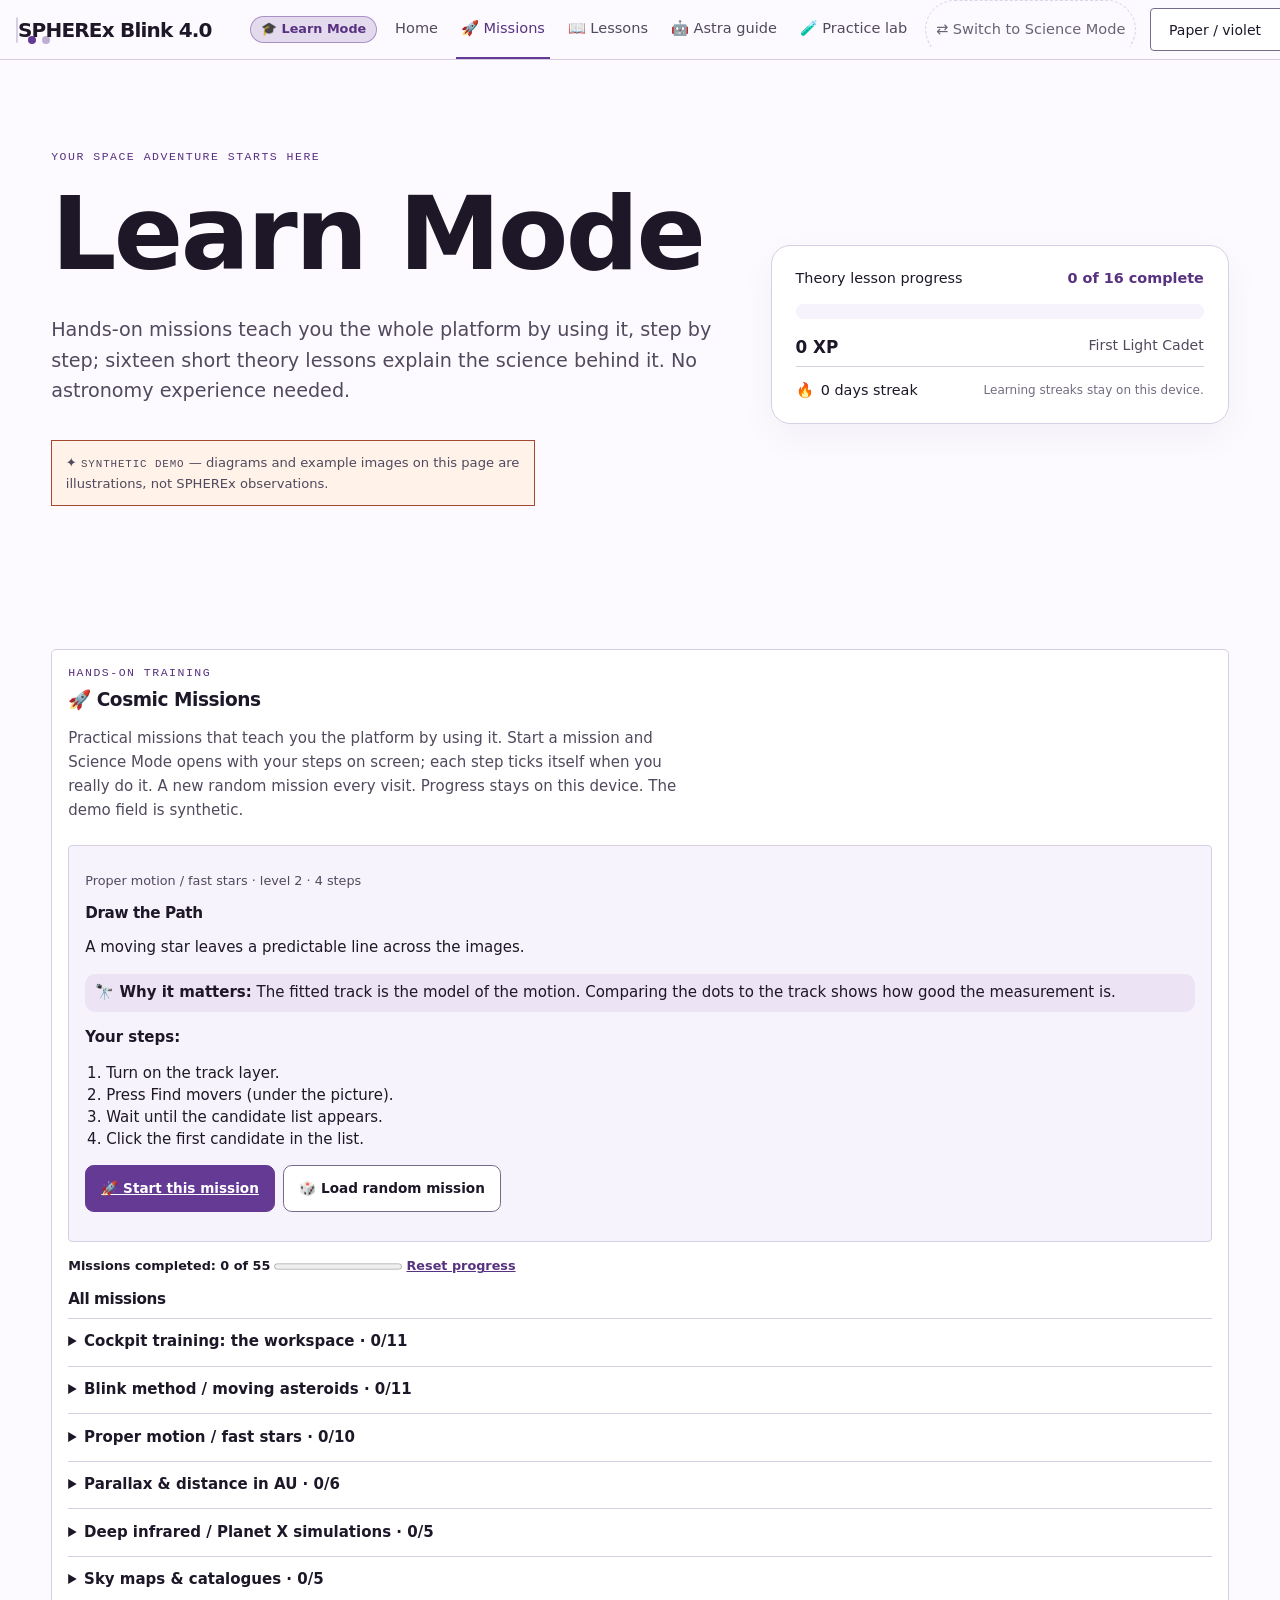
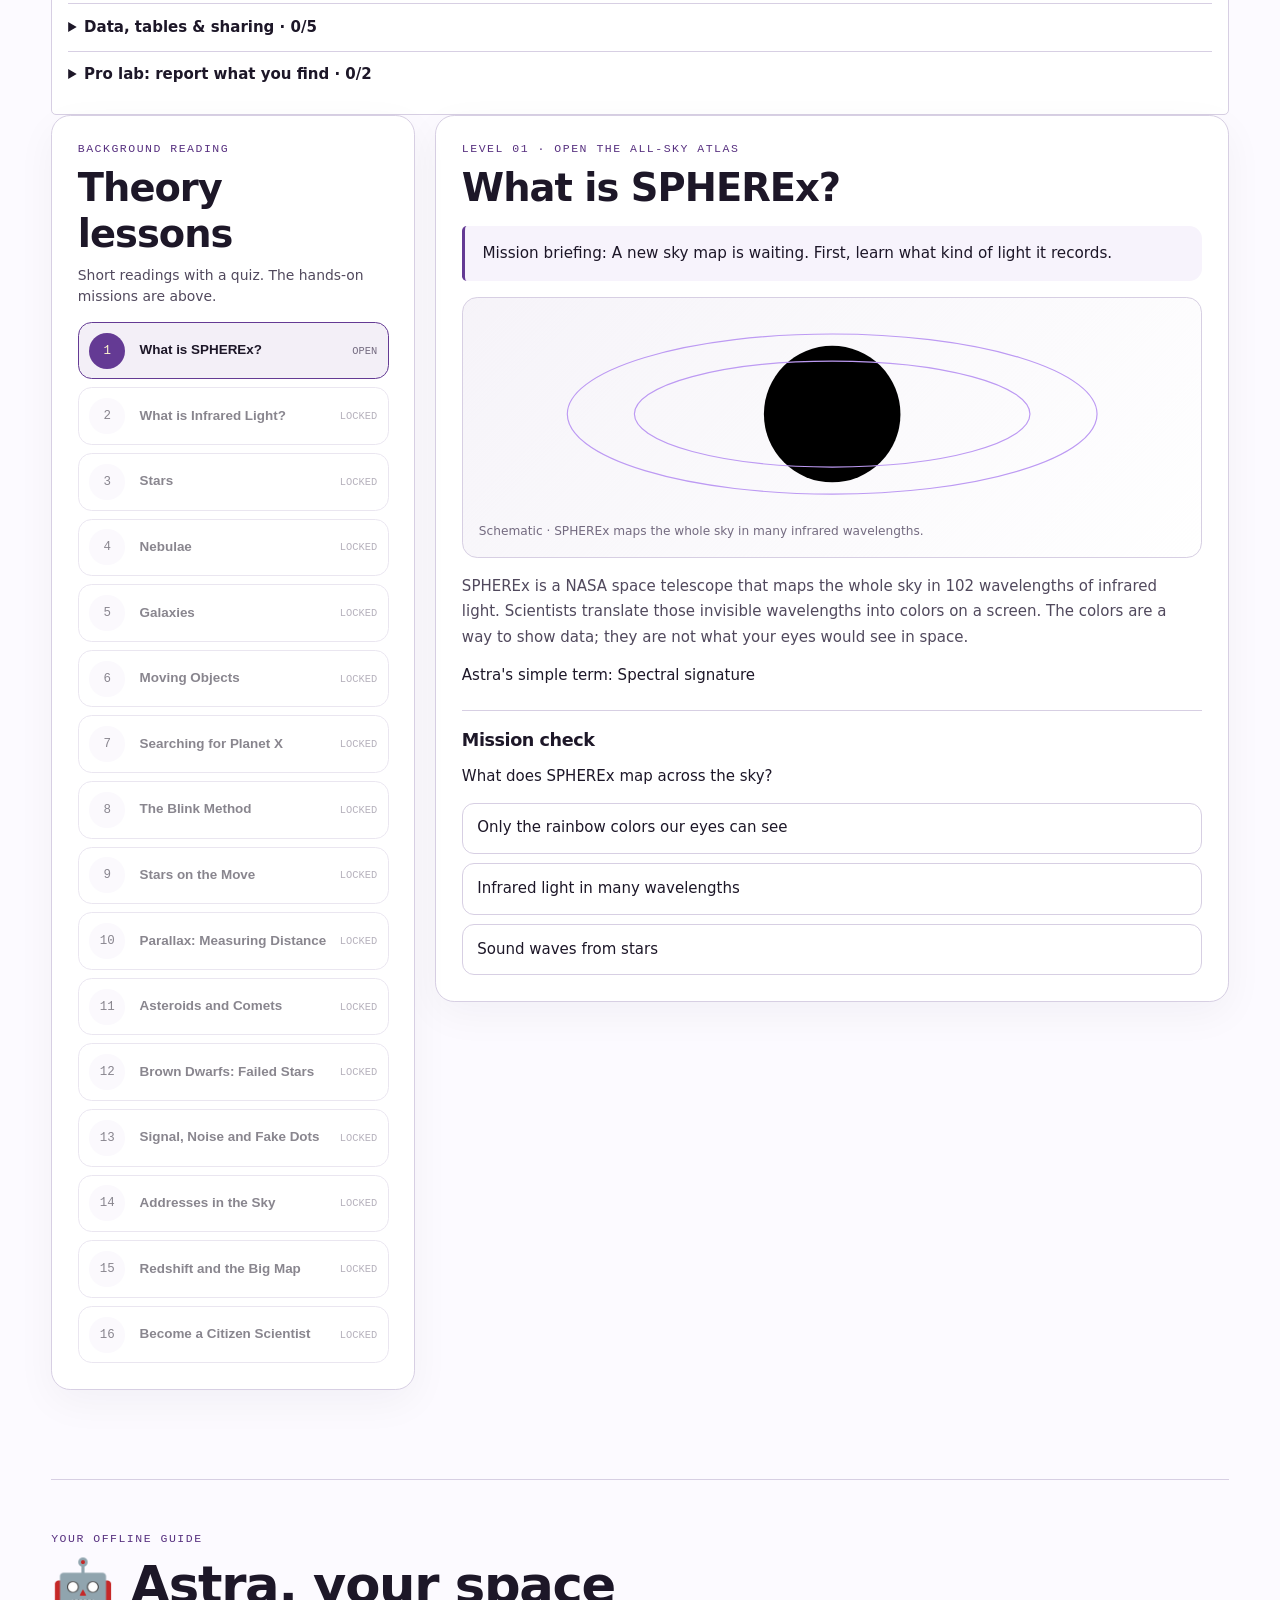
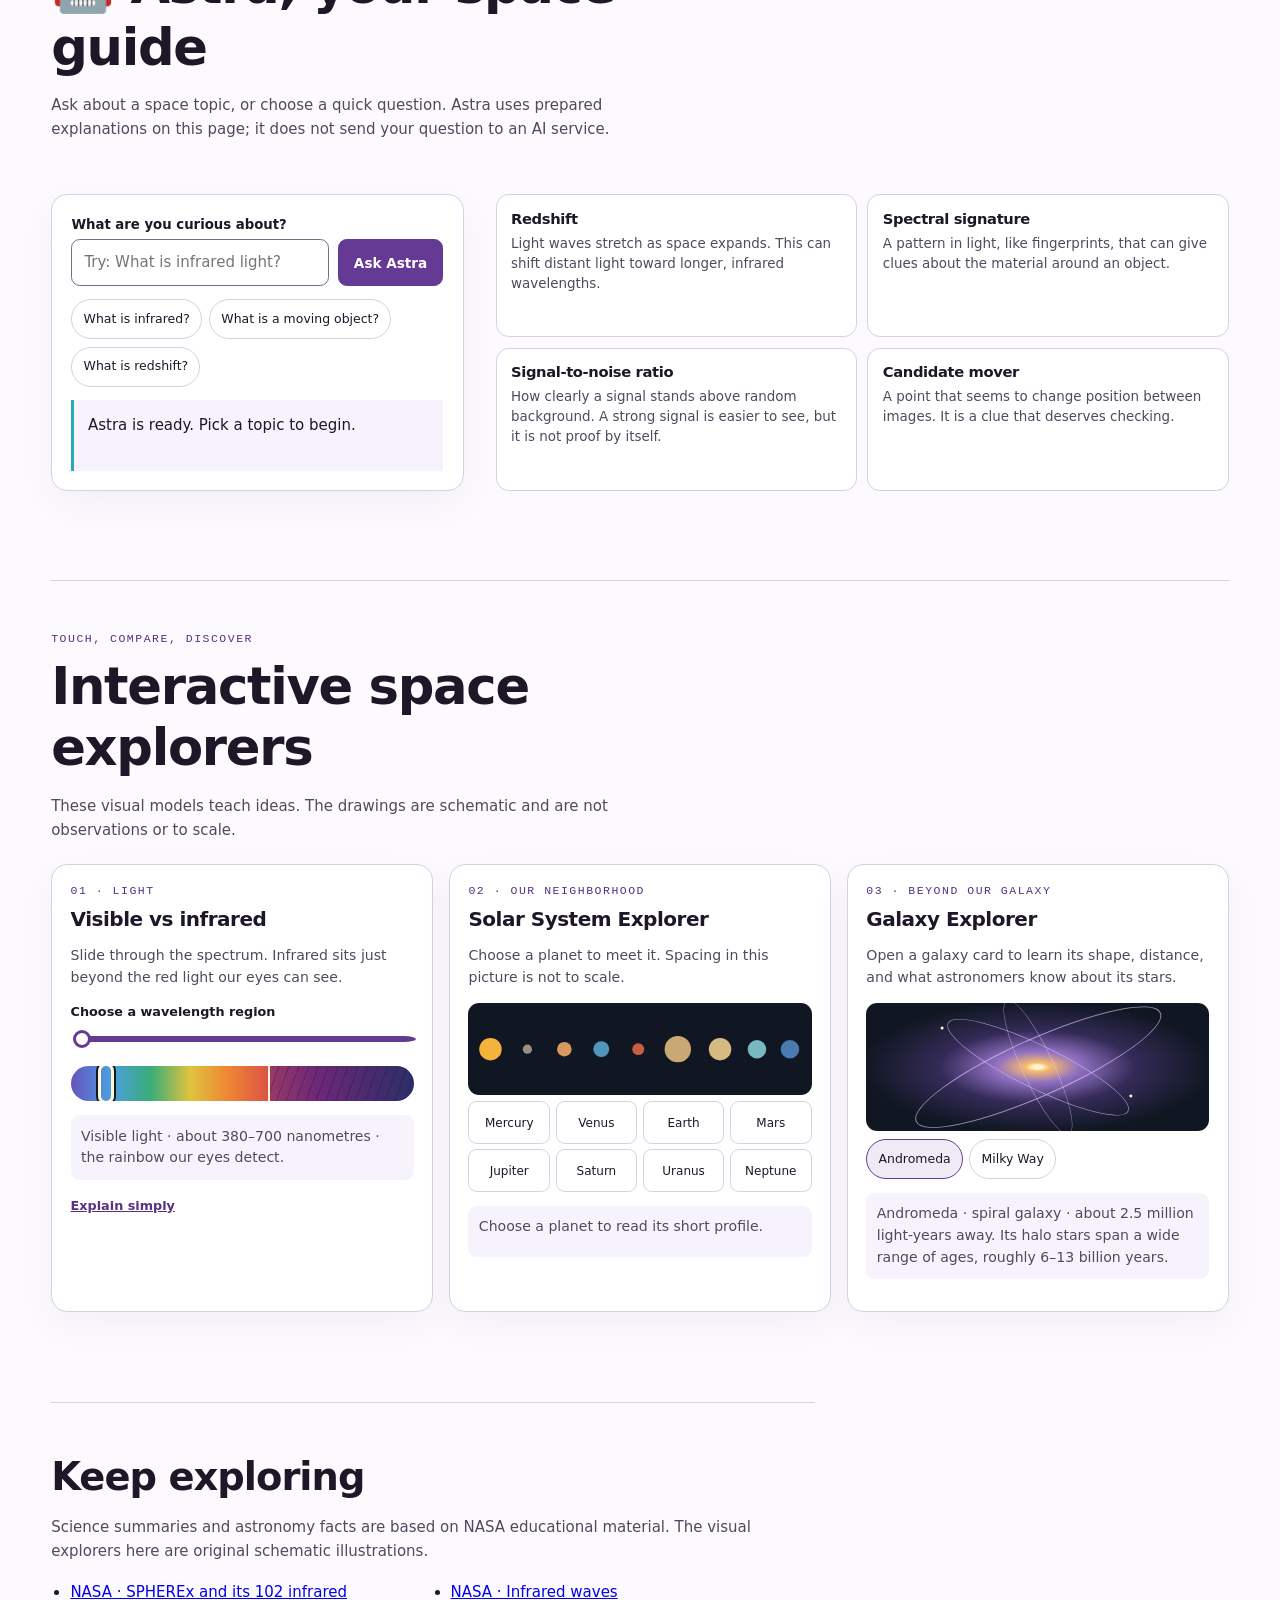
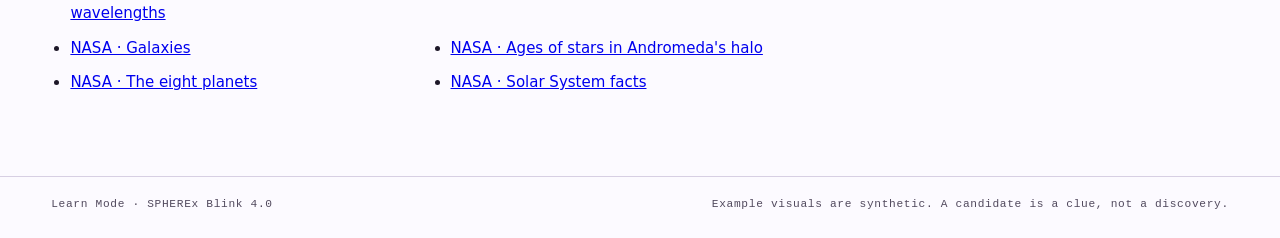
==== commit 860fcb97: "Learn Mode: 16 theory lessons, no classroom dashboard or worksheets; pin board: big sky map with the" ====
--- a/frontend/learn.html
+++ b/frontend/learn.html
@@ -14,8 +14,8 @@
   </header>
   <main id="learn-main">
     <section class="learn-hero" aria-labelledby="learn-title">
-      <div><p class="learn-kicker">Your space adventure starts here</p><h1 id="learn-title">Learn Mode</h1><p>Hands-on missions teach you the whole platform by using it, step by step; eight short theory lessons explain the science behind it. No astronomy experience needed.</p><p class="synthetic-notice"><span aria-hidden="true">✦</span> <strong>SYNTHETIC DEMO</strong> — diagrams and example images on this page are illustrations, not SPHEREx observations.</p></div>
-      <aside class="learn-progress-card" aria-label="Your learning progress"><div class="progress-heading"><span>Theory lesson progress</span><strong id="progress-label">0 of 8 complete</strong></div><progress id="mission-progress" max="100" value="0">0%</progress><p><strong id="xp-total">0 XP</strong><span id="rank-label">First Light Cadet</span></p><div class="streak-line"><span aria-hidden="true">🔥</span> <span id="streak-label">0 day streak</span><span class="streak-help">Learning streaks stay on this device.</span></div></aside>
+      <div><p class="learn-kicker">Your space adventure starts here</p><h1 id="learn-title">Learn Mode</h1><p>Hands-on missions teach you the whole platform by using it, step by step; sixteen short theory lessons explain the science behind it. No astronomy experience needed.</p><p class="synthetic-notice"><span aria-hidden="true">✦</span> <strong>SYNTHETIC DEMO</strong> — diagrams and example images on this page are illustrations, not SPHEREx observations.</p></div>
+      <aside class="learn-progress-card" aria-label="Your learning progress"><div class="progress-heading"><span>Theory lesson progress</span><strong id="progress-label">0 of 16 complete</strong></div><progress id="mission-progress" max="100" value="0">0%</progress><p><strong id="xp-total">0 XP</strong><span id="rank-label">First Light Cadet</span></p><div class="streak-line"><span aria-hidden="true">🔥</span> <span id="streak-label">0 day streak</span><span class="streak-help">Learning streaks stay on this device.</span></div></aside>
     </section>
 
     <!-- ============ Cosmic Missions (features/missions.js, missionsPinView.js; run in Science Mode by missionRunner.js) ============ -->
@@ -42,7 +42,7 @@
     </section>
 
     <div class="learn-layout">
-      <aside class="path-card" aria-labelledby="path-title"><p class="learn-kicker">Background reading</p><h2 id="path-title">Theory lessons</h2><p class="path-hint">Short readings with a quiz. The hands-on missions are above.</p><ol id="learning-path" class="learning-path" aria-label="Eight learning levels"></ol></aside>
+      <aside class="path-card" aria-labelledby="path-title"><p class="learn-kicker">Background reading</p><h2 id="path-title">Theory lessons</h2><p class="path-hint">Short readings with a quiz. The hands-on missions are above.</p><ol id="learning-path" class="learning-path" aria-label="Sixteen learning levels"></ol></aside>
       <section id="lesson-panel" class="lesson-panel" aria-labelledby="lesson-title" aria-live="polite" aria-atomic="false"><p>Loading your first mission…</p></section>
     </div>
 
@@ -61,7 +61,6 @@
     </section>
 
 
-    <section class="learn-section classroom-section" aria-labelledby="classroom-title"><div class="section-heading"><p class="learn-kicker">Teacher tools · local only</p><h2 id="classroom-title">Classroom dashboard</h2><p>On a shared classroom device, add a profile for each learner. This dashboard summarizes profiles saved here; it does not collect data from other devices.</p></div><div class="classroom-dashboard"><div class="classroom-toolbar"><label for="classroom-name">Class name</label><input id="classroom-name" maxlength="60" value="My classroom"><button type="button" id="print-class-report" class="learn-button">Print class summary</button></div><p id="class-progress" class="explorer-readout" aria-live="polite"></p><div class="table-scroll"><table><caption>Progress stored in this browser</caption><thead><tr><th scope="col">Learner</th><th scope="col">Missions complete</th><th scope="col">Latest quiz average</th><th scope="col">XP</th><th scope="col">Rank</th></tr></thead><tbody id="classroom-rows"></tbody></table></div><div class="worksheet-tools"><div><h3>Printable lesson pack</h3><p>Choose a level to make a classroom worksheet and answer key. Printing happens in your browser.</p></div><label for="worksheet-level">Lesson</label><select id="worksheet-level"></select><button type="button" id="print-worksheet" class="learn-button learn-button-primary">Print worksheet + key</button></div><div id="printable-content" class="printable-content" aria-live="polite"></div></div></section>
 
     <section class="learn-section source-section" aria-labelledby="sources-title"><h2 id="sources-title">Keep exploring</h2><p>Science summaries and astronomy facts are based on NASA educational material. The visual explorers here are original schematic illustrations.</p><ul><li><a href="https://science.nasa.gov/open-science/spherex-universe-map/" target="_blank" rel="noopener">NASA · SPHEREx and its 102 infrared wavelengths</a></li><li><a href="https://science.nasa.gov/ems/07_infraredwaves/" target="_blank" rel="noopener">NASA · Infrared waves</a></li><li><a href="https://science.nasa.gov/universe/galaxies/" target="_blank" rel="noopener">NASA · Galaxies</a></li><li><a href="https://science.nasa.gov/missions/hubble/young-and-old-stars-found-in-andromedas-halo/" target="_blank" rel="noopener">NASA · Ages of stars in Andromeda's halo</a></li><li><a href="https://science.nasa.gov/solar-system/planets/" target="_blank" rel="noopener">NASA · The eight planets</a></li><li><a href="https://science.nasa.gov/solar-system/solar-system-facts/" target="_blank" rel="noopener">NASA · Solar System facts</a></li></ul></section>
   </main>
--- a/frontend/css/styles.css
+++ b/frontend/css/styles.css
@@ -1511,3 +1511,30 @@
 .mover-detail > .btn { margin: .2rem .3rem .2rem 0; }
 .pb-sync { margin: 6px 0; padding: 6px 10px; border-radius: 10px; background: rgb(var(--accent-rgb) / .08); border: 1px solid rgb(var(--accent-rgb) / .3); }
 .pb-sync.is-bad { border-color: var(--warn); background: rgb(var(--warn-rgb) / .1); }
+
+/* ---------- the pin board's big sky map (zoom, pan, full screen) ---------- */
+#pin-board { grid-column: 1 / -1; }
+.pb-map-wrap { position: relative; border-radius: var(--radius); overflow: hidden; box-shadow: 0 30px 60px -30px rgb(0 0 0 / .8), inset 0 0 0 1px rgb(255 255 255 / .06); }
+.pin-map { border: 0; border-radius: 0; aspect-ratio: 2 / 1; min-height: 260px; cursor: crosshair; touch-action: none; background: radial-gradient(ellipse at 50% 40%, #1b2a48 0%, #0b1222 60%, #05080f 100%); }
+.pb-sky-in { stop-color: #1b2a48; } .pb-sky-out { stop-color: #05080f; }
+.pin-map line, .pin-map path { vector-effect: non-scaling-stroke; }
+.pb-milkyway-wide { fill: none; stroke: #c9d6ff; stroke-opacity: .16; stroke-width: 34; }
+.pb-milkyway { fill: none; stroke: #e6ecff; stroke-opacity: .22; stroke-width: 12; }
+.pb-milkyway-edge { fill: none; stroke: #b9c8ff; stroke-opacity: .10; stroke-width: 6; }
+.pin-map .pb-milkyway-wide, .pin-map .pb-milkyway, .pin-map .pb-milkyway-edge { vector-effect: none; }
+.pb-gc { fill: #ffe6b0; fill-opacity: .55; }
+.pb-gc-label, .pb-mw-label { fill: #e6ecff; font-style: italic; opacity: .8; }
+.pb-ecl-label { fill: #f2c14e; opacity: .85; }
+.pb-label { font-size: 11px; paint-order: stroke; stroke: #05080f; stroke-width: 3px; stroke-opacity: .7; }
+.pb-map-tools { position: absolute; top: 10px; right: 10px; display: flex; flex-direction: column; align-items: center; gap: 4px; padding: 4px; border-radius: 12px; background: rgb(5 8 15 / .7); backdrop-filter: blur(6px); border: 1px solid rgb(255 255 255 / .12); }
+.pb-map-tools button { width: 34px; height: 34px; border-radius: 8px; border: 0; background: rgb(255 255 255 / .08); color: #fff; font-size: 1.1rem; cursor: pointer; }
+.pb-map-tools button:hover { background: rgb(var(--accent-rgb) / .6); }
+.pb-zoom-level { font: 11px var(--font-mono); color: #ffffffc0; }
+.pb-fullscreen { position: absolute; top: 10px; left: 10px; padding: 6px 12px; border-radius: 999px; border: 1px solid rgb(255 255 255 / .18); background: rgb(5 8 15 / .7); color: #fff; font: inherit; font-size: .82rem; cursor: pointer; backdrop-filter: blur(6px); }
+.pb-readout { position: absolute; left: 10px; bottom: 8px; margin: 0; padding: 3px 10px; border-radius: 999px; background: rgb(5 8 15 / .7); color: #ffffffd0; font: 11px var(--font-mono); pointer-events: none; max-width: calc(100% - 20px); }
+.pb-map-wrap:fullscreen, .pb-map-wrap.is-expanded { display: grid; place-items: center; background: #05080f; border-radius: 0; }
+.pb-map-wrap.is-expanded { position: fixed; inset: 0; z-index: 2000; }
+.pb-map-wrap:fullscreen .pin-map, .pb-map-wrap.is-expanded .pin-map { width: 100vw; height: 100vh; aspect-ratio: auto; }
+.pb-map-wrap:fullscreen .pb-popup { position: absolute; }
+.pb-key-mw { width: 18px; border-radius: 6px; background: linear-gradient(90deg, transparent, #c9d6ff, transparent); }
+@media (max-width: 640px) { .pin-map { min-height: 200px; } .pb-readout { display: none; } }
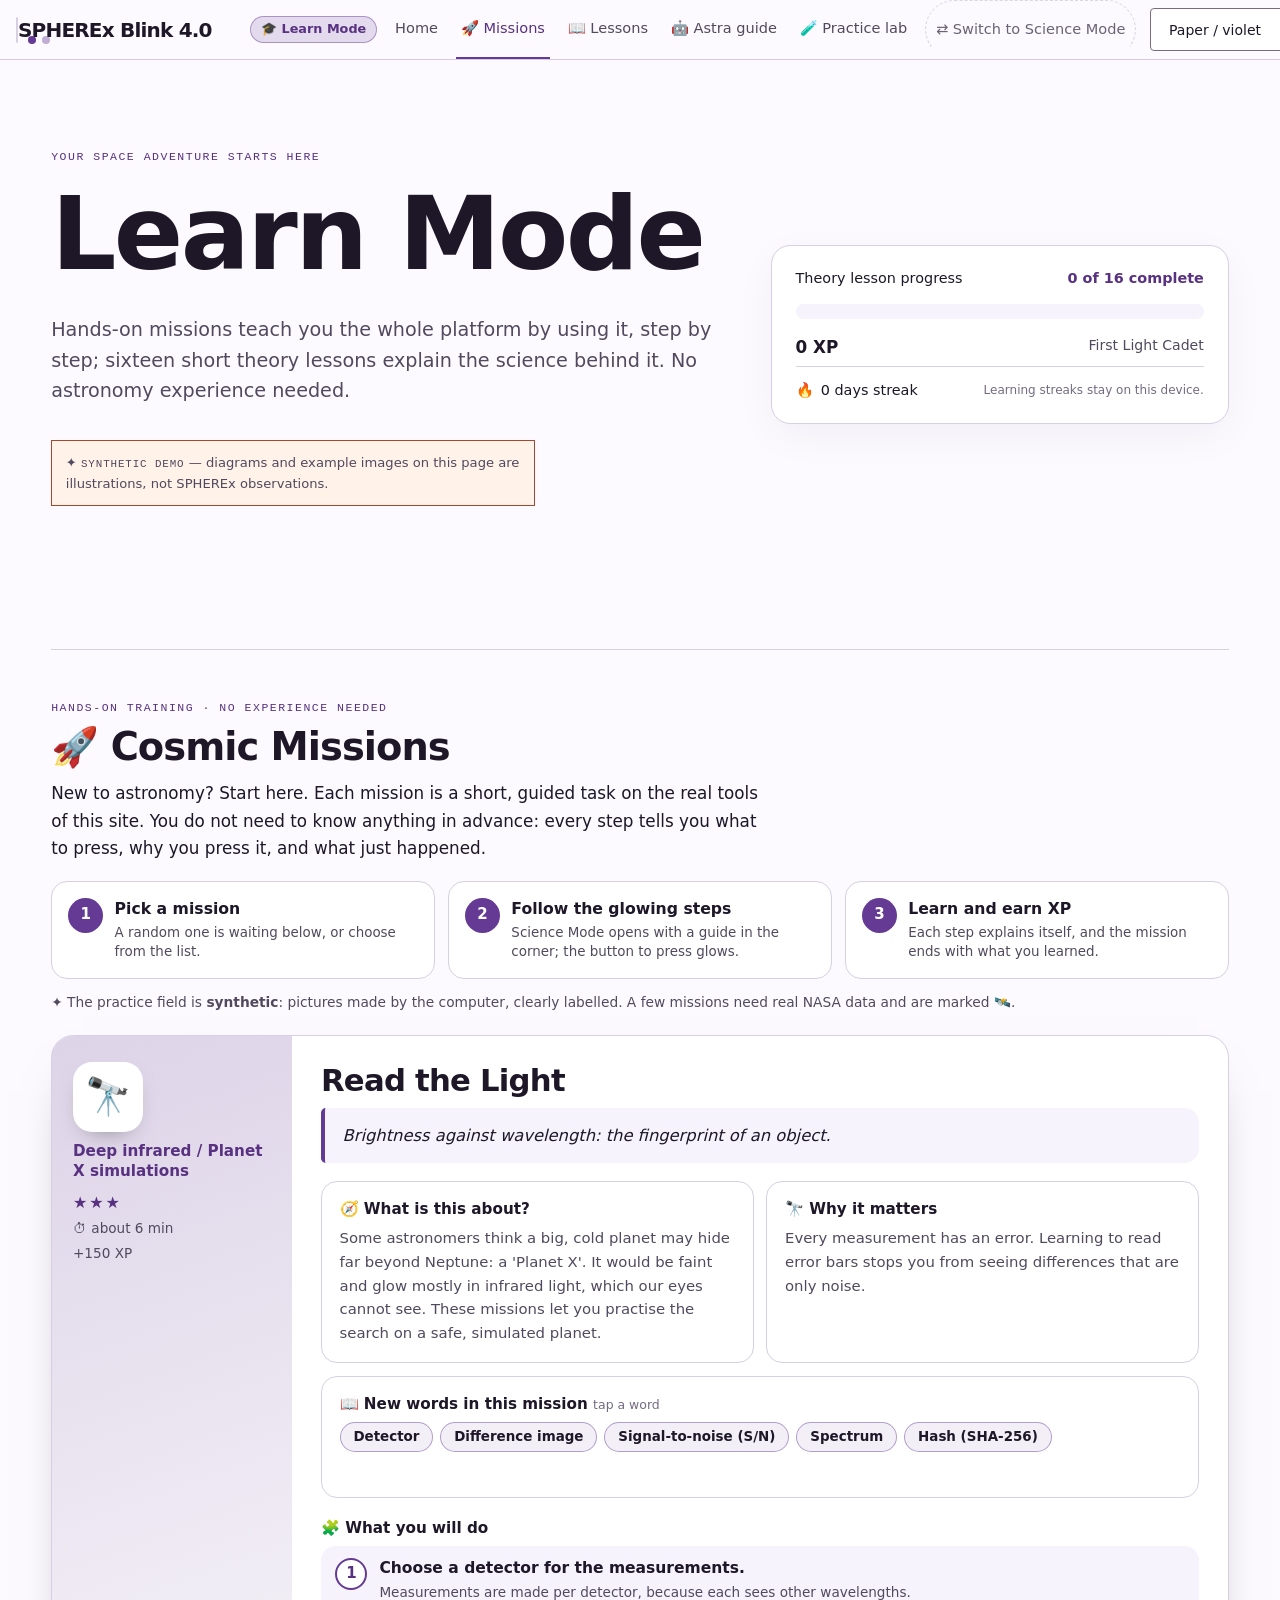
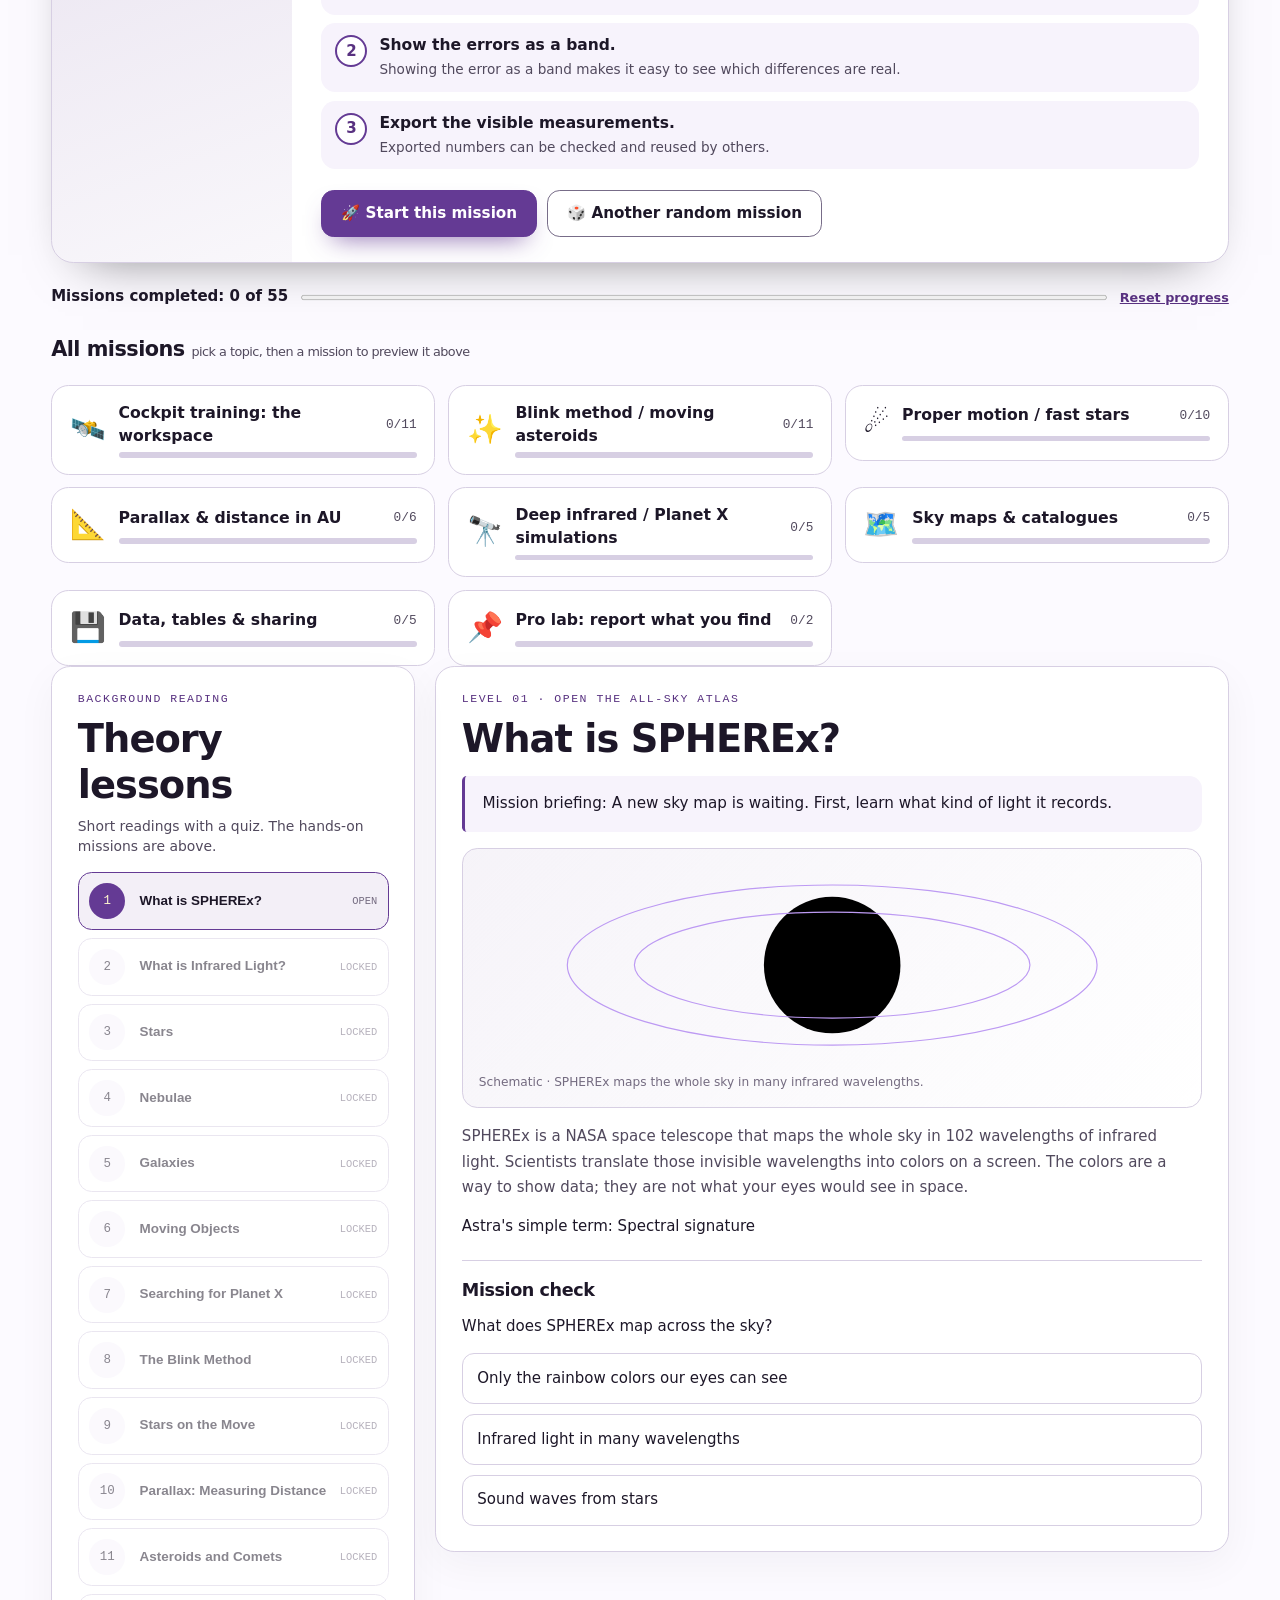
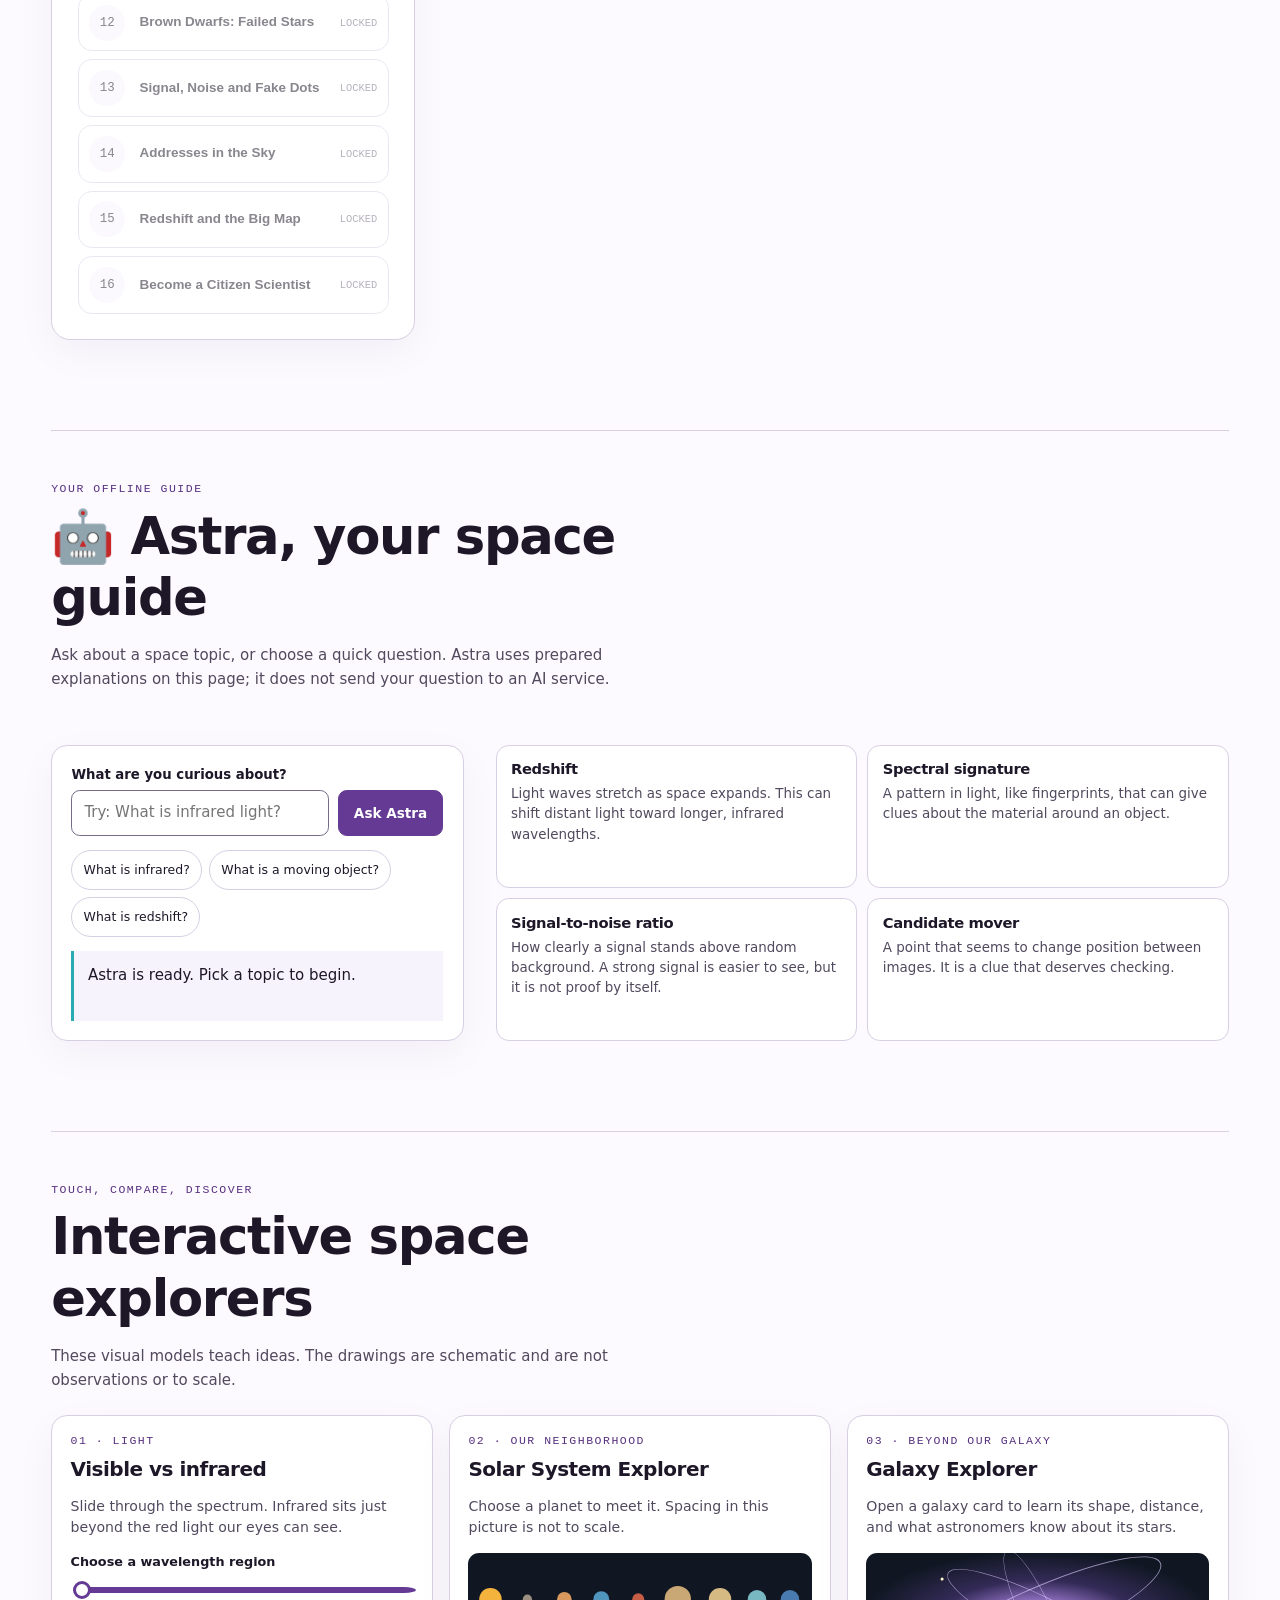
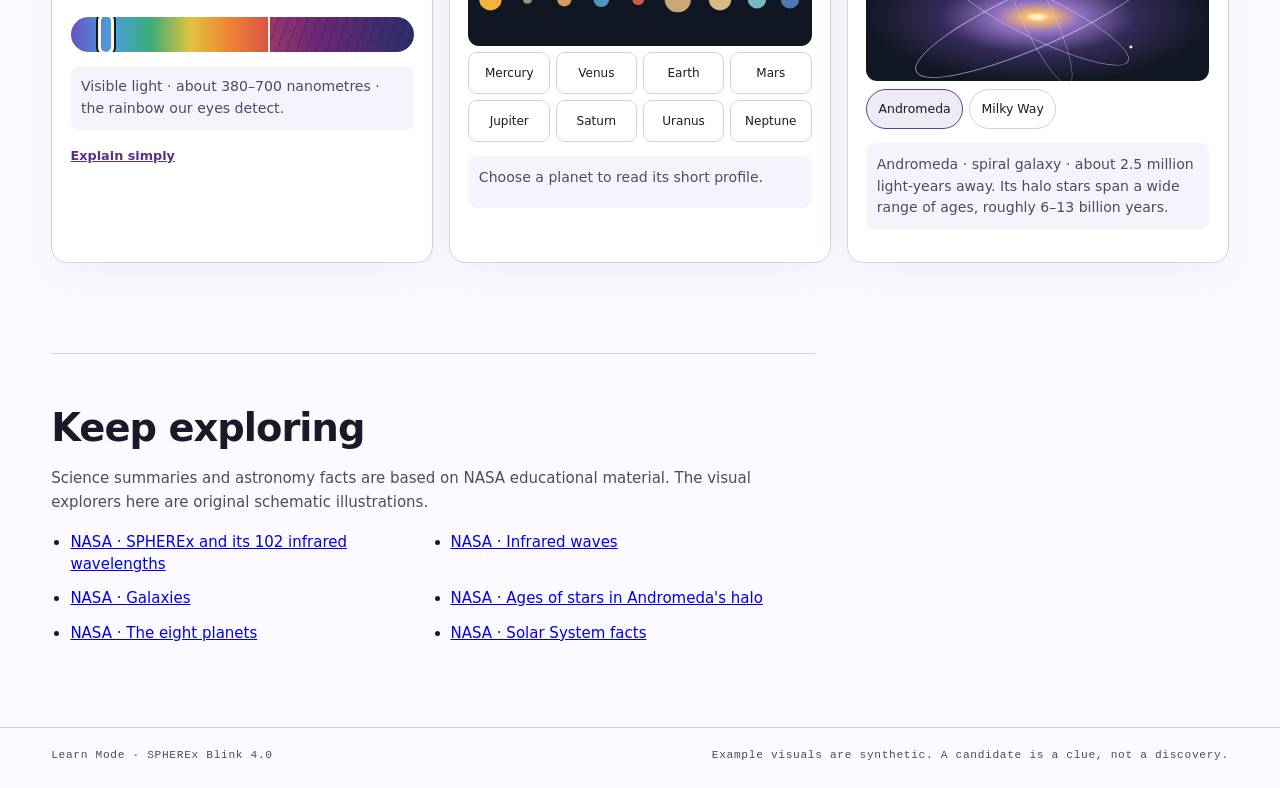
==== commit 71e168da: "Missions for beginners: plain-language topic intros, a glossary of new words, step reasons, and a re" ====
--- a/frontend/learn.html
+++ b/frontend/learn.html
@@ -19,26 +19,50 @@
     </section>
 
     <!-- ============ Cosmic Missions (features/missions.js, missionsPinView.js; run in Science Mode by missionRunner.js) ============ -->
-    <section class="learn-section panel missions" id="missions" aria-labelledby="missions-title">
-      <div class="section-heading"><p class="learn-kicker">Hands-on training</p><h2 id="missions-title">🚀 Cosmic Missions</h2>
-      <p>Practical missions that teach you the platform by using it. Start a mission and Science Mode opens with your steps on screen; each step ticks itself when you really do it. A new random mission every visit. Progress stays on this device. The demo field is synthetic.</p></div>
-      <article class="mission-card" id="mission-card" aria-live="polite">
-        <p class="muted small" id="mission-category"></p>
-        <h3 id="mission-title"></h3>
-        <p id="mission-story"></p>
-        <p class="mission-why"><strong>🔭 Why it matters:</strong> <span id="mission-why"></span></p>
-        <p><strong>Your steps:</strong></p>
-        <ol id="mission-steps-preview" class="mission-steps"></ol>
-        <p class="mission-feedback" id="mission-feedback" hidden></p>
-        <p class="mission-actions">
-          <a class="learn-button learn-button-primary" id="mission-go" href="#">🚀 Start this mission</a>
-          <button type="button" class="learn-button" id="mission-random-btn">🎲 Load random mission</button>
-        </p>
+    <section class="learn-section cm" id="missions" aria-labelledby="missions-title">
+      <div class="cm-intro">
+        <p class="learn-kicker">Hands-on training · no experience needed</p>
+        <h2 id="missions-title">🚀 Cosmic Missions</h2>
+        <p class="cm-lead">New to astronomy? Start here. Each mission is a short, guided task on the real tools of this site. You do not need to know anything in advance: every step tells you what to press, why you press it, and what just happened.</p>
+        <ol class="cm-how" aria-label="How a mission works">
+          <li><span>1</span><strong>Pick a mission</strong><small>A random one is waiting below, or choose from the list.</small></li>
+          <li><span>2</span><strong>Follow the glowing steps</strong><small>Science Mode opens with a guide in the corner; the button to press glows.</small></li>
+          <li><span>3</span><strong>Learn and earn XP</strong><small>Each step explains itself, and the mission ends with what you learned.</small></li>
+        </ol>
+        <p class="cm-note">✦ The practice field is <strong>synthetic</strong>: pictures made by the computer, clearly labelled. A few missions need real NASA data and are marked 🛰️.</p>
+      </div>
+
+      <article class="cm-card" id="mission-card" aria-live="polite">
+        <div class="cm-card-side">
+          <span class="cm-icon" id="mission-icon" aria-hidden="true">🚀</span>
+          <p class="cm-category" id="mission-category"></p>
+          <p class="cm-meta" id="mission-meta"></p>
+        </div>
+        <div class="cm-card-main">
+          <h3 class="cm-title" id="mission-title"></h3>
+          <p class="cm-story" id="mission-story"></p>
+          <div class="cm-blocks">
+            <section class="cm-block"><h4>🧭 What is this about?</h4><p id="mission-intro"></p></section>
+            <section class="cm-block"><h4>🔭 Why it matters</h4><p id="mission-why"></p></section>
+          </div>
+          <section class="cm-block cm-words"><h4>📖 New words in this mission <small>tap a word</small></h4><div class="cm-terms" id="mission-terms"></div><p class="cm-term-def" id="mission-term-def" aria-live="polite"></p></section>
+          <h4 class="cm-steps-title">🧩 What you will do</h4>
+          <ol id="mission-steps-preview" class="cm-steps"></ol>
+          <p class="cm-feedback" id="mission-feedback" hidden></p>
+          <div class="cm-actions">
+            <a class="learn-button learn-button-primary cm-start" id="mission-go" href="#">🚀 Start this mission</a>
+            <button type="button" class="learn-button" id="mission-random-btn">🎲 Another random mission</button>
+          </div>
+        </div>
       </article>
-      <p class="small"><strong id="cm-progress"></strong> <progress id="cm-progress-bar" value="0" max="1"></progress>
-        <button type="button" class="text-button" id="mission-reset-btn">Reset progress</button></p>
-      <h3>All missions</h3>
-      <div id="mission-catalogue" class="mission-catalogue"></div>
+
+      <div class="cm-progress">
+        <strong id="cm-progress"></strong>
+        <progress id="cm-progress-bar" value="0" max="1"></progress>
+        <button type="button" class="text-button" id="mission-reset-btn">Reset progress</button>
+      </div>
+      <h3 class="cm-all-title">All missions <small>pick a topic, then a mission to preview it above</small></h3>
+      <div id="mission-catalogue" class="cm-catalogue"></div>
     </section>
 
     <div class="learn-layout">
--- a/frontend/css/styles.css
+++ b/frontend/css/styles.css
@@ -1538,3 +1538,9 @@
 .pb-map-wrap:fullscreen .pb-popup { position: absolute; }
 .pb-key-mw { width: 18px; border-radius: 6px; background: linear-gradient(90deg, transparent, #c9d6ff, transparent); }
 @media (max-width: 640px) { .pin-map { min-height: 200px; } .pb-readout { display: none; } }
+.mr-words { margin: 8px 0; padding: 6px 10px; border-radius: 10px; background: var(--raised); font-size: .86rem; }
+.mr-words summary { cursor: pointer; font-weight: 700; }
+.mr-words dt { font-weight: 700; margin-top: 6px; }
+.mr-words dd { margin: 2px 0 0; color: var(--text-muted); }
+.mission-runner { font-size: .95rem; line-height: 1.5; }
+.mr-head h2 { font-size: 1.2rem; }
--- a/frontend/css/learn.css
+++ b/frontend/css/learn.css
@@ -39,3 +39,63 @@
 @media(max-width:600px){#learn-main{padding-inline:.85rem}.learn-header nav{justify-content:flex-start}.learn-hero{padding-top:2.5rem}.learn-hero h1{font-size:clamp(3.2rem,18vw,5rem)}.learn-layout{gap:.8rem}.learning-path{grid-template-columns:1fr}.learning-path button{min-height:3.25rem}.lesson-mover-sequence{gap:.35rem}.lesson-frame{aspect-ratio:1.15}.sort-board,.explorer-grid{grid-template-columns:1fr}.explorer-card:last-child{grid-column:auto}.astra-input-row{flex-direction:column}.astra-input-row input,.astra-input-row button{width:100%}.glossary-grid,.badge-list{grid-template-columns:1fr}.source-section ul{grid-template-columns:1fr}.classroom-toolbar>*{width:100%}.classroom-toolbar label{margin-bottom:-.4rem}.learn-footer{display:grid}.streak-help{font-size:.68rem}}
 @media(prefers-reduced-motion:reduce){.spectrum-marker{transition:none}.mode-card,.overview-stars{animation:none;transition:none}}
 @media print{body.learn-page{background:var(--learn-star);color:#000}.learn-header,#learn-main>section:not(.classroom-section),.learn-hero,.learn-layout,.classroom-toolbar,.worksheet-tools,.learn-footer{display:none!important}#learn-main{padding:0}.classroom-section{display:block!important;border:0;margin:0;padding:0}.classroom-section>.section-heading,.classroom-dashboard>div:not(.printable-content),.classroom-dashboard>.table-scroll{display:none!important}.classroom-dashboard{border:0;box-shadow:none;padding:0}.printable-content{display:block!important}.printable-content h1,.printable-content h2{font-family:Georgia,serif}.printable-content .answer-key{break-before:page}}
+
+/* ---------- Cosmic Missions in Learn Mode (missionsPinView.js setupMissions) ---------- */
+.cm{display:grid;gap:1.4rem}
+.cm h2{margin:.2rem 0 .6rem;font-size:clamp(1.8rem,3vw,2.6rem)}
+.cm-lead{max-width:68ch;font-size:1.05rem;line-height:1.65;color:var(--text);margin:0 0 1.1rem}
+.cm-how{display:grid;grid-template-columns:repeat(3,minmax(0,1fr));gap:.8rem;margin:0;padding:0;list-style:none}
+.cm-how li{display:grid;grid-template-columns:auto 1fr;gap:.15rem .7rem;align-items:start;padding:1rem;border:1px solid var(--border);border-radius:1rem;background:var(--surface)}
+.cm-how span{grid-row:1/span 2;display:grid;place-items:center;width:2.2rem;height:2.2rem;border-radius:50%;background:var(--accent);color:var(--on-accent);font-weight:800}
+.cm-how strong{font-size:.98rem}.cm-how small{color:var(--text-muted);font-size:.84rem;line-height:1.45}
+.cm-note{margin:.9rem 0 0;font-size:.86rem;color:var(--text-muted)}
+.cm-card{display:grid;grid-template-columns:minmax(12rem,15rem) minmax(0,1fr);border:1px solid var(--border);border-radius:1.4rem;overflow:hidden;background:var(--surface);box-shadow:0 24px 50px -32px rgb(0 0 0/.55)}
+.cm-card-side{display:flex;flex-direction:column;align-items:flex-start;gap:.6rem;padding:1.6rem 1.3rem;background:linear-gradient(160deg,rgb(var(--accent-rgb)/.22),rgb(var(--accent-rgb)/.04))}
+.cm-icon{display:grid;place-items:center;width:4.4rem;height:4.4rem;border-radius:1.2rem;background:var(--surface);font-size:2.3rem;box-shadow:0 10px 24px -14px rgb(0 0 0/.5)}
+.cm-category{margin:0;font-weight:800;font-size:.95rem;line-height:1.3;color:var(--accent-text)}
+.cm-meta{display:flex;flex-direction:column;gap:.3rem;margin:0;font-size:.85rem;color:var(--text-muted)}
+.cm-meta span:first-child{color:var(--accent-text);letter-spacing:.12em;font-size:1rem}
+.cm-card-main{padding:1.6rem 1.8rem;min-width:0}
+.cm-title{margin:0 0 .6rem;font-size:clamp(1.5rem,2.4vw,2.1rem);line-height:1.15}
+.cm-story{margin:0 0 1.1rem;padding:.9rem 1.1rem;border-left:4px solid var(--accent);border-radius:.3rem .9rem .9rem .3rem;background:var(--raised);font-size:1.02rem;line-height:1.6;font-style:italic}
+.cm-blocks{display:grid;grid-template-columns:repeat(2,minmax(0,1fr));gap:.8rem}
+.cm-block{padding:1rem 1.1rem;border:1px solid var(--border);border-radius:1rem;background:var(--surface)}
+.cm-block h4,.cm-steps-title{margin:0 0 .45rem;font-size:.95rem}
+.cm-block p{margin:0;color:var(--text-muted);font-size:.93rem;line-height:1.6}
+.cm-words{margin-top:.8rem}.cm-words small{font-weight:400;color:var(--text-faint);font-size:.78rem}
+.cm-terms{display:flex;flex-wrap:wrap;gap:.45rem}
+.cm-term{padding:.4rem .8rem;border:1px solid rgb(var(--accent-rgb)/.45);border-radius:999px;background:rgb(var(--accent-rgb)/.08);color:var(--text);font:600 .84rem var(--font-body);cursor:pointer}
+.cm-term:hover,.cm-term[aria-pressed=true]{background:var(--accent);color:var(--on-accent)}
+.cm-term-def{min-height:1.2rem;margin:.6rem 0 0!important;color:var(--text)!important}
+.cm-steps-title{margin-top:1.2rem}
+.cm-steps{display:grid;gap:.55rem;margin:0;padding:0;list-style:none;counter-reset:none}
+.cm-steps li{display:grid;grid-template-columns:2rem 1fr;gap:.75rem;align-items:start;padding:.75rem .9rem;border-radius:.9rem;background:var(--raised)}
+.cm-step-n{display:grid;place-items:center;width:2rem;height:2rem;border-radius:50%;background:var(--surface);border:2px solid var(--accent);color:var(--accent-text);font-weight:800}
+.cm-steps strong{display:block;font-size:.97rem;line-height:1.4}
+.cm-steps small{display:block;margin-top:.2rem;color:var(--text-muted);font-size:.85rem;line-height:1.45}
+.cm-feedback{margin:1rem 0 0;padding:.9rem 1.1rem;border-radius:.9rem;background:rgb(40 99 59/.12);border:1px solid var(--learn-success,#28633B);line-height:1.55}
+.cm-actions{display:flex;flex-wrap:wrap;gap:.6rem;margin-top:1.3rem}
+.cm .learn-button{text-decoration:none;font-size:.95rem;padding:.8rem 1.2rem;border-radius:.8rem}
+.cm-start{box-shadow:0 12px 26px -12px rgb(var(--accent-rgb)/.8)}
+.cm-progress{display:flex;flex-wrap:wrap;align-items:center;gap:.8rem}
+.cm-progress progress{flex:1 1 12rem;height:.7rem;accent-color:var(--accent)}
+.cm-all-title{margin:.4rem 0 0;font-size:1.3rem}.cm-all-title small{font-size:.8rem;font-weight:400;color:var(--text-muted)}
+.cm-catalogue{display:grid;grid-template-columns:repeat(auto-fill,minmax(min(100%,22rem),1fr));gap:.8rem;align-items:start}
+.cm-topic{border:1px solid var(--border);border-radius:1.1rem;background:var(--surface);overflow:hidden}
+.cm-topic.is-open{grid-column:1/-1;border-color:var(--accent)}
+.cm-topic-head{display:grid;grid-template-columns:auto 1fr auto;grid-template-rows:auto auto;gap:.3rem .8rem;align-items:center;width:100%;padding:1rem 1.1rem;border:0;background:none;color:var(--text);font:inherit;text-align:left;cursor:pointer}
+.cm-topic-head:hover{background:var(--raised)}
+.cm-topic-icon{grid-row:1/span 2;font-size:1.8rem}
+.cm-topic-name{font-weight:750;font-size:.98rem}
+.cm-topic-count{font:.8rem var(--font-mono);color:var(--text-muted)}
+.cm-topic-bar{grid-column:2/-1;height:.35rem;border-radius:1rem;background:var(--border);overflow:hidden}
+.cm-topic-bar span{display:block;height:100%;background:var(--accent)}
+.cm-topic-intro{margin:0;padding:0 1.2rem .9rem;color:var(--text-muted);line-height:1.6;max-width:80ch}
+.cm-tiles{display:grid;grid-template-columns:repeat(auto-fill,minmax(min(100%,15rem),1fr));gap:.6rem;padding:0 1.1rem 1.1rem}
+.cm-tile{display:grid;gap:.25rem;padding:.85rem .95rem;border:1px solid var(--border);border-radius:.9rem;background:var(--raised);color:var(--text);font:inherit;text-align:left;cursor:pointer;transition:transform .15s,border-color .15s}
+.cm-tile:hover{transform:translateY(-2px);border-color:var(--accent)}
+.cm-tile.is-current{border-color:var(--accent);box-shadow:0 0 0 3px rgb(var(--accent-rgb)/.2)}
+.cm-tile.is-done{opacity:.8}
+.cm-tile-title{font-weight:700;font-size:.95rem}
+.cm-tile-meta{font-size:.78rem;color:var(--text-muted)}
+@media (max-width:760px){.cm-how{grid-template-columns:1fr}.cm-card{grid-template-columns:1fr}.cm-card-side{flex-direction:row;flex-wrap:wrap;align-items:center}.cm-meta{flex-direction:row;flex-wrap:wrap;gap:.3rem .8rem}.cm-blocks{grid-template-columns:1fr}.cm-card-main{padding:1.2rem}}
